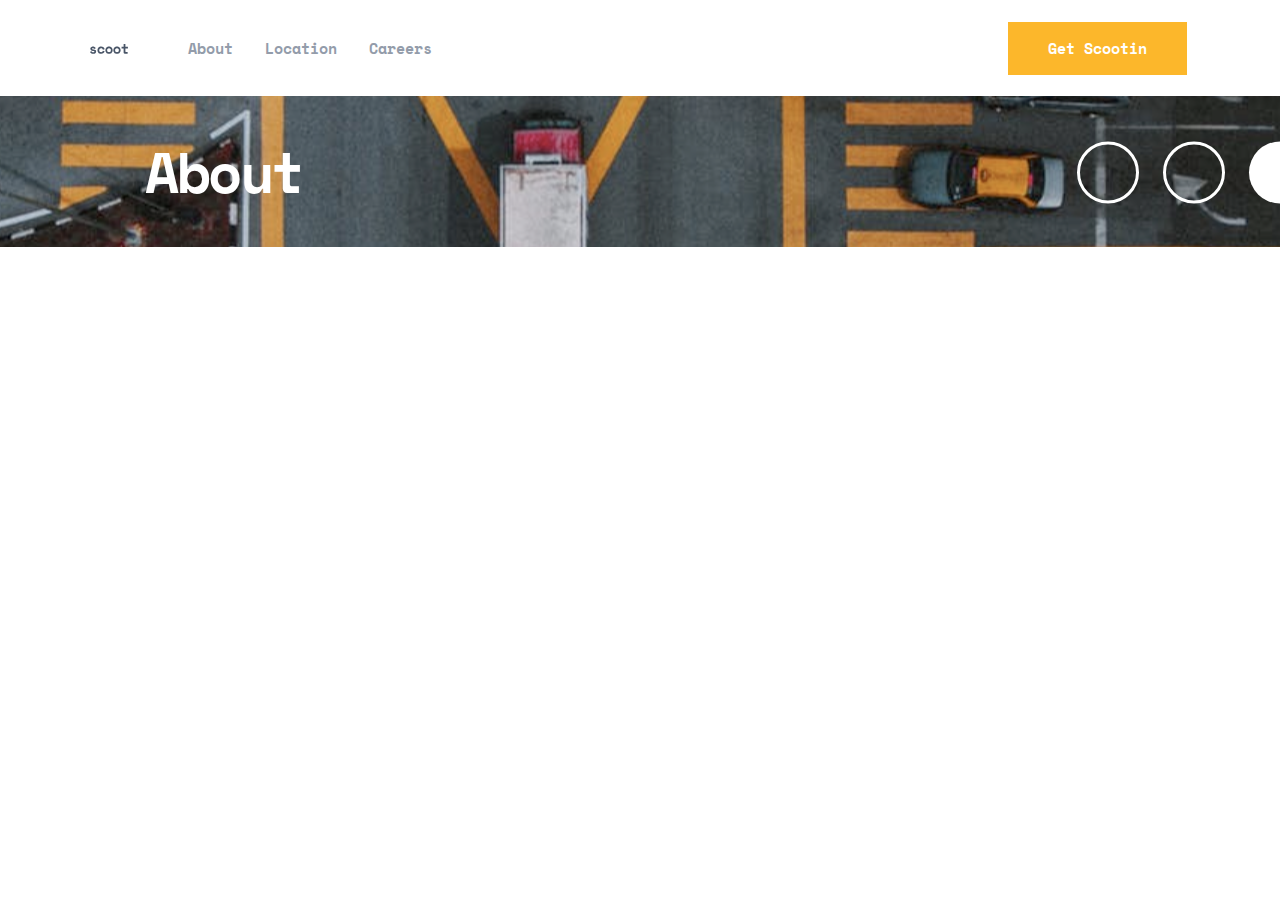
==== about.html @ 409a62e1 "Add half about page" ====
<!DOCTYPE html>
<html lang="en">
<head>
  <meta charset="UTF-8">
  <meta http-equiv="X-UA-Compatible" content="IE=edge">
  <meta name="viewport" content="width=device-width, initial-scale=1.0">
  <link rel="stylesheet" href="./css/main.min.css">
  <title>ABOUT</title>
</head>
<body>
  =================================================================

SITE HEADERS 

=================================================================-->
   <header class="site-header header--adaptive">
    <div class="container header-container">

      <a class="scoot-logo-link" href="index.html">
        <img class="scoot-logo" src="./images/scoot-logo.svg" alt="Scoot Logo" width="108" height="29">
      </a>


      <nav class="site-nav">
        <ul class="nav__list">
          <li class="navbar__item">
            <a class="navbar-link" href="#">
              About
            </a>
          </li>
          <li class="navbar__item">
            <a class="navbar-link" href="#">
              Location
            </a>
          </li>
          <li class="navbar__item">
            <a class="navbar-link" href="#">
              Careers
            </a>
          </li>
        </ul>
        <a class="header-right-get-scootin" href="#">Get Scootin</a>
      </nav>
    </div>

    <button class="hamburger-btn" type="button">
      <img class="hamburger" src="./images/mobile-header-logo.svg" alt="Mobile Hamburger image" width="20" height="16">
      <img class="hamburger hamburger-exit" src="./images/mobile-exit-logo.svg" alt="Mobile Hamburger image" width="20"
        height="16">
    </button>

  </header>

  <div class="about-hero">
    <div class="container about-hero__container">
      <div class="hero-content">
        <a class="about-h2-link" href="about.html"><h2 class="hero-h2">
          About
        </h2></a>
        <img  class="hero-circles" src="./images/about-three-circles.svg" alt="Three circles">
      </div>
    </div>
  </div>


</body>
</html>
---- css/main.min.css ----
*,*::before,*::after{box-sizing:border-box}.visually-hidden{position:absolute;width:1px;height:1px;margin:-1px;border:0;padding:0;clip:rect(0 0 0 0);overflow:hidden}body{font-family:"Arial","sans-serif";font-size:16px;line-height:1.5;margin:0;padding:0}.container{width:100%;max-width:1170px;padding:0 35px;margin:0 auto}img{max-width:100%;height:auto;vertical-align:middle}/*! normalize.css v8.0.1 | MIT License | github.com/necolas/normalize.css */html{line-height:1.15;-webkit-text-size-adjust:100%}body{margin:0}main{display:block}h1{font-size:2em;margin:.67em 0}hr{box-sizing:content-box;height:0;overflow:visible}pre{font-family:monospace,monospace;font-size:1em}a{background-color:transparent}abbr[title]{border-bottom:none;text-decoration:underline;-webkit-text-decoration:underline dotted;text-decoration:underline dotted}b,strong{font-weight:bolder}code,kbd,samp{font-family:monospace,monospace;font-size:1em}small{font-size:80%}sub,sup{font-size:75%;line-height:0;position:relative;vertical-align:baseline}sub{bottom:-0.25em}sup{top:-0.5em}img{border-style:none}button,input,optgroup,select,textarea{font-family:inherit;font-size:100%;line-height:1.15;margin:0}button,input{overflow:visible}button,select{text-transform:none}button,[type=button],[type=reset],[type=submit]{-webkit-appearance:button}button::-moz-focus-inner,[type=button]::-moz-focus-inner,[type=reset]::-moz-focus-inner,[type=submit]::-moz-focus-inner{border-style:none;padding:0}button:-moz-focusring,[type=button]:-moz-focusring,[type=reset]:-moz-focusring,[type=submit]:-moz-focusring{outline:1px dotted ButtonText}fieldset{padding:.35em .75em .625em}legend{box-sizing:border-box;color:inherit;display:table;max-width:100%;padding:0;white-space:normal}progress{vertical-align:baseline}textarea{overflow:auto}[type=checkbox],[type=radio]{box-sizing:border-box;padding:0}[type=number]::-webkit-inner-spin-button,[type=number]::-webkit-outer-spin-button{height:auto}[type=search]{-webkit-appearance:textfield;outline-offset:-2px}[type=search]::-webkit-search-decoration{-webkit-appearance:none}::-webkit-file-upload-button{-webkit-appearance:button;font:inherit}details{display:block}summary{display:list-item}template{display:none}[hidden]{display:none}@font-face{font-family:"Space Mono";font-style:normal;font-weight:400;src:local(""),url("../fonts/space-mono-v6-latin-regular.woff2") format("woff2"),url("../fonts/space-mono-v6-latin-regular.woff") format("woff")}@font-face{font-family:"Space Mono";font-style:normal;font-weight:700;src:local(""),url("../fonts/space-mono-v6-latin-700.woff2") format("woff2"),url("../fonts/space-mono-v6-latin-700.woff") format("woff")}@font-face{font-family:"Lexend Deca";font-style:normal;font-weight:400;src:local(""),url("../fonts/lexend-deca-v7-latin-regular.woff2") format("woff2"),url("../fonts/lexend-deca-v7-latin-regular.woff") format("woff")}.site-header{position:fixed;z-index:20;top:0;left:0;width:100%;background-color:#fff}.header-container{width:100%;max-width:1100px;height:100%;max-height:96px;align-items:center;padding:35px 0;display:flex}.scoot-logo-link{margin:0;padding:0;list-style-type:none;text-decoration:none}.scoot-logo{padding-right:60px}.site-nav{width:100%;display:flex;justify-content:space-between;align-items:center}.nav__list{margin:0;padding:0;list-style-type:none;text-decoration:none;display:flex}.navbar__item+.navbar__item{padding-left:32px}.navbar-link{margin:0;padding:0;list-style-type:none;text-decoration:none;height:25px;left:0%;right:81.53%;top:calc(50% - 25px/2);font-family:Space Mono;font-style:normal;font-weight:bold;font-size:15px;line-height:25px;color:#939caa}.navbar-link:hover{color:#fcb72b}.header-right-get-scootin{width:100%;max-width:185px;background-color:#fcb72b;padding:14px 39px;top:calc(50% - 25px/2);font-family:"Space Mono";font-style:normal;font-weight:bold;font-size:15px;line-height:25px;text-align:center;color:#fff;text-decoration:none;border:3px solid #fff}.header-right-get-scootin:hover{background-color:#fff;border-color:#fcb72b;color:#fcb72b}.hamburger-btn{display:none;background-color:transparent;border:none;cursor:pointer}.hamburger-btn .hamburger-exit{display:none}@media only screen and (max-width: 768px){.site-header{width:100%;max-width:768px;height:100%;max-height:96px}.header-container{width:100%;max-width:768px;height:100%;max-height:96px;display:flex;align-items:center;padding:35px 40px;justify-content:space-between}}@media only screen and (max-width: 603px){.hamburger-btn{display:block;order:-1;width:30px;height:20px;z-index:21;padding-left:10px}.site-nav{display:none;position:relative}.header--adaptive .site-nav{display:block;position:fixed;width:80%;height:100%}.site-header{width:100%;max-width:603px;height:100%;max-height:64px;display:flex;align-items:center;justify-content:space-between}.header-container{position:relative}.site-nav{position:absolute;top:0;bottom:0;z-index:10;display:none;width:256px;left:0px;top:96px;background-color:#333a44}.nav__list{flex-direction:column;text-align:center;width:89px;height:123px;left:32px;top:128px;padding-top:64px;padding-left:32px}.navbar__item{padding:0}.navbar__item:nth-child(1){padding-left:31px}.navbar__item+.navbar__item{padding-top:24px}.header-right-get-scootin{display:none}.header--adaptive .header-right-get-scootin{position:absolute;bottom:0;display:block;width:192px;height:53px;padding:auto;top:calc(50% - 25px/2);font-family:Space Mono;font-style:normal;font-weight:bold;font-size:15px;line-height:25px;text-align:center;color:#fff}.header--adaptive .hamburge-exit{display:block}.hamburger{display:none}.scoot-logo{align-items:center;padding:0 auto;order:1;z-index:21}}.hero{margin-top:96px}.hero-container{background-image:url(../../images/scooter-background.svg);background-repeat:no-repeat;padding:0;padding-bottom:100px;width:100%;max-width:1440px}.hero-h1{padding-top:50px;padding-left:180px;width:100%;max-width:700px;height:100%;max-height:112px;left:165px;top:249px;font-family:Space Mono;font-style:normal;font-weight:bold;font-size:56px;line-height:56px;letter-spacing:-2.5px;color:#fff}.hero-p{width:100%;max-width:405px;height:100%;max-height:100px;left:260px;top:401px;font-family:Lexend Deca;font-style:normal;font-weight:normal;font-size:15px;line-height:25px;color:#fff;padding-left:100px}.stick-word{display:flex;align-items:center;position:relative;padding-top:50px}.stick-word::before{display:inline-block;content:"";width:202.5px;height:15px;background-image:url(../images/hero-before-p.svg)}.stick-word::after{position:absolute;left:600px;top:105px;margin-left:100px;display:inline-block;content:"";width:450px;height:155px;background-image:url(../../images/hero-continuation-of-stick.svg);background-repeat:no-repeat}.hero-get-scootin{display:inline-block;margin-left:300px;margin-top:40px}@media only screen and (max-width: 1160px){.site-header{width:100%;max-width:1608px;height:100%;max-height:96px}.header-container{width:100%;max-width:1160px;height:100%;max-height:96px;display:flex;align-items:center;padding:35px 40px;justify-content:space-between}.hero{margin-top:96px}.hero-container{width:100%;max-width:1160px;height:100%;max-height:650px}.hero-h1{padding-top:100px;padding-left:50px;padding-bottom:50px;width:573px;height:112px;left:97px;top:233px;font-family:Space Mono;font-style:normal;font-weight:bold;font-size:56px;line-height:56px;text-align:center;letter-spacing:-2.5px;color:#fff}.stick-word .hero-p{padding:0 auto;width:573px;height:75px;left:97px;top:369px;font-family:Lexend Deca;font-style:normal;font-weight:normal;font-size:15px;line-height:25px;text-align:center;color:#fff}.stick-word::before{display:none;content:"";width:202.5px;height:15px;background-image:url(../images/hero-before-p.svg)}.stick-word::after{position:absolute;left:600px;top:57px;margin-left:100px;display:none;content:"";width:450px;height:155px;background-image:url(../../images/hero-continuation-of-stick.svg);background-repeat:no-repeat}.stick-word::before{position:absolute;left:-200px;top:205px;margin-left:100px;display:inline-block;content:"";width:450px;height:155px;background-image:url(../../images/hero-continuation-of-stick.svg);background-repeat:no-repeat}.hero-get-scootin{display:block;margin-left:250px;margin-top:50px}}@media only screen and (max-width: 768px){.site-header{width:100%;max-width:768px;height:100%;max-height:96px}.header-container{width:100%;max-width:768px;height:100%;max-height:96px;display:flex;align-items:center;padding:35px 40px;justify-content:space-between}.hero{margin-top:96px}.hero-container{width:100%;max-width:768px;height:100%;max-height:650px}.hero-h1{padding-top:100px;padding-left:50px;padding-bottom:50px;width:573px;height:112px;left:97px;top:233px;font-family:Space Mono;font-style:normal;font-weight:bold;font-size:56px;line-height:56px;text-align:center;letter-spacing:-2.5px;color:#fff}.stick-word .hero-p{padding:0 auto;width:573px;height:75px;left:97px;top:369px;font-family:Lexend Deca;font-style:normal;font-weight:normal;font-size:15px;line-height:25px;text-align:center;color:#fff}.stick-word::before{display:none;content:"";width:202.5px;height:15px;background-image:url(../images/hero-before-p.svg)}.stick-word::after{position:absolute;left:600px;top:57px;margin-left:100px;display:none;content:"";width:450px;height:155px;background-image:url(../../images/hero-continuation-of-stick.svg);background-repeat:no-repeat}.stick-word::before{position:absolute;left:-200px;top:205px;margin-left:100px;display:inline-block;content:"";width:450px;height:155px;background-image:url(../../images/hero-continuation-of-stick.svg);background-repeat:no-repeat}.hero-get-scootin{display:block;margin-left:250px;margin-top:50px}}.first-section-container{padding:40px 20px;position:relative}.first-section-list{margin:0;padding:0;list-style-type:none;text-decoration:none;display:flex;flex-wrap:wrap}.first-section-container::before{position:absolute;left:-50px;top:80px;display:block;content:"";width:900px;height:20px;background-color:#e5ecf4;display:flex;z-index:5}.first-section-list-item{display:block}.first-section-list-item+.first-section-list-item{padding-left:30px}.first-section-list-item-h3{width:350px;height:28px;left:165px;top:1042px;font-family:Space Mono;font-style:normal;font-weight:bold;font-size:24px;line-height:28px;letter-spacing:-1.07143px;color:#495567}.cellphone-logo::before{display:block;content:"";width:100px;height:100px;background-color:#fcb72b;border-radius:50%;background-image:url(../images/cellphone.svg);background-repeat:no-repeat;background-position:center;display:flex;z-index:8}.Pick-your-scooter::before{display:block;content:"";width:100px;height:100px;background-color:#fcb72b;border-radius:50%;background-image:url(../images/scooter-moto.svg);background-repeat:no-repeat;background-position:center;display:flex;z-index:8}.Enjoy-the-ride::before{display:block;content:"";width:100px;height:100px;background-color:#fcb72b;border-radius:50%;background-image:url(../../images/enjoy-the-ride.svg);background-repeat:no-repeat;background-position:center;display:flex;z-index:8}.first-section-list-item-p{width:350px;height:100px;left:165px;top:1097px;font-family:Lexend Deca;font-style:normal;font-weight:normal;font-size:15px;line-height:25px;color:#939caa}.second-section{position:relative}.second-section__container{overflow:hidden}.second-section__list{margin:0;padding:0;list-style-type:none;text-decoration:none}.second-section__list-item{display:flex;margin-top:160px}.second-section__list-item:nth-child(2n+1)::before{order:1}.second-section__words{margin:0 auto}.person-img::before{display:inline-block;content:"";width:450px;height:450px;border-radius:50%;background-image:url(../../images/second-section-person.svg);background-repeat:no-repeat}.street-img::before{display:inline-block;content:"";width:450px;height:450px;border-radius:50%;background-image:url(../../images/second-section-street.svg);background-repeat:no-repeat}.pocket-img::before{display:inline-block;content:"";width:450px;height:450px;border-radius:50%;background-image:url(../../images/second-section-pocket.svg);background-repeat:no-repeat}.second-section__h2{width:445px;height:96px;left:165px;top:1463px;font-family:Space Mono;font-style:normal;font-weight:bold;font-size:48px;line-height:48px;letter-spacing:-2.14286px;color:#495567}.second-section__p{width:445px;height:100px;left:830px;top:2188px;font-family:Lexend Deca;font-style:normal;font-weight:normal;font-size:15px;line-height:25px;color:#939caa}.second-section__get-scootin{margin:0}.sign-up{margin-top:200px;background-image:url(../images/sign-up-background.svg);background-repeat:no-repeat;background-size:1440px 300px}.sign-up__container{width:100%;max-width:1440px;height:100%;max-height:300px}.sign-up-content{display:flex;justify-content:space-between;align-items:center;padding:80px}.sign-up__h2{width:415px;height:96px;font-family:Space Mono;font-style:normal;font-weight:bold;font-size:48px;line-height:48px;letter-spacing:-2.14286px;color:#fff;margin-right:20px}.googleplay-img{padding-left:20px}.site-footer{width:100%;max-width:1440px;height:100%;max-height:96px;background:#333a44}.footer__content{padding:35px;display:flex;justify-content:space-between}.footer__nav-bar{padding:0;margin:0;display:flex;align-items:center}.footer-img{width:110px;height:30px;padding-right:50px}.footer__nav-list{margin:0;padding:0;list-style-type:none;text-decoration:none;display:flex}.footer__navbar-item+.footer__navbar-item{padding-left:32px}.footer__navbar-link{height:25px;left:31.33%;right:38.96%;top:calc(50% - 25px/2);font-family:Space Mono;font-style:normal;font-weight:bold;font-size:15px;line-height:25px;color:#939caa;margin:0;padding:0;list-style-type:none;text-decoration:none}.twitter-img{padding:0 20px}.about-hero{background-image:url(../../images/about-hero-background.svg);background-repeat:no-repeat;background-size:1440px 200px}.about-hero__container{padding-right:0;margin-right:0}.hero-content{padding-top:50px;display:flex;text-align:center;justify-content:space-between}.about-h2-link{margin:0;padding:0;list-style-type:none;text-decoration:none}.hero-h2{height:56px;left:11.46%;right:77.29%;top:calc(50% - 56px/2);font-family:Space Mono;font-style:normal;font-weight:bold;font-size:56px;line-height:56px;letter-spacing:-2.5px;color:#fff}/*# sourceMappingURL=main.min.css.map */
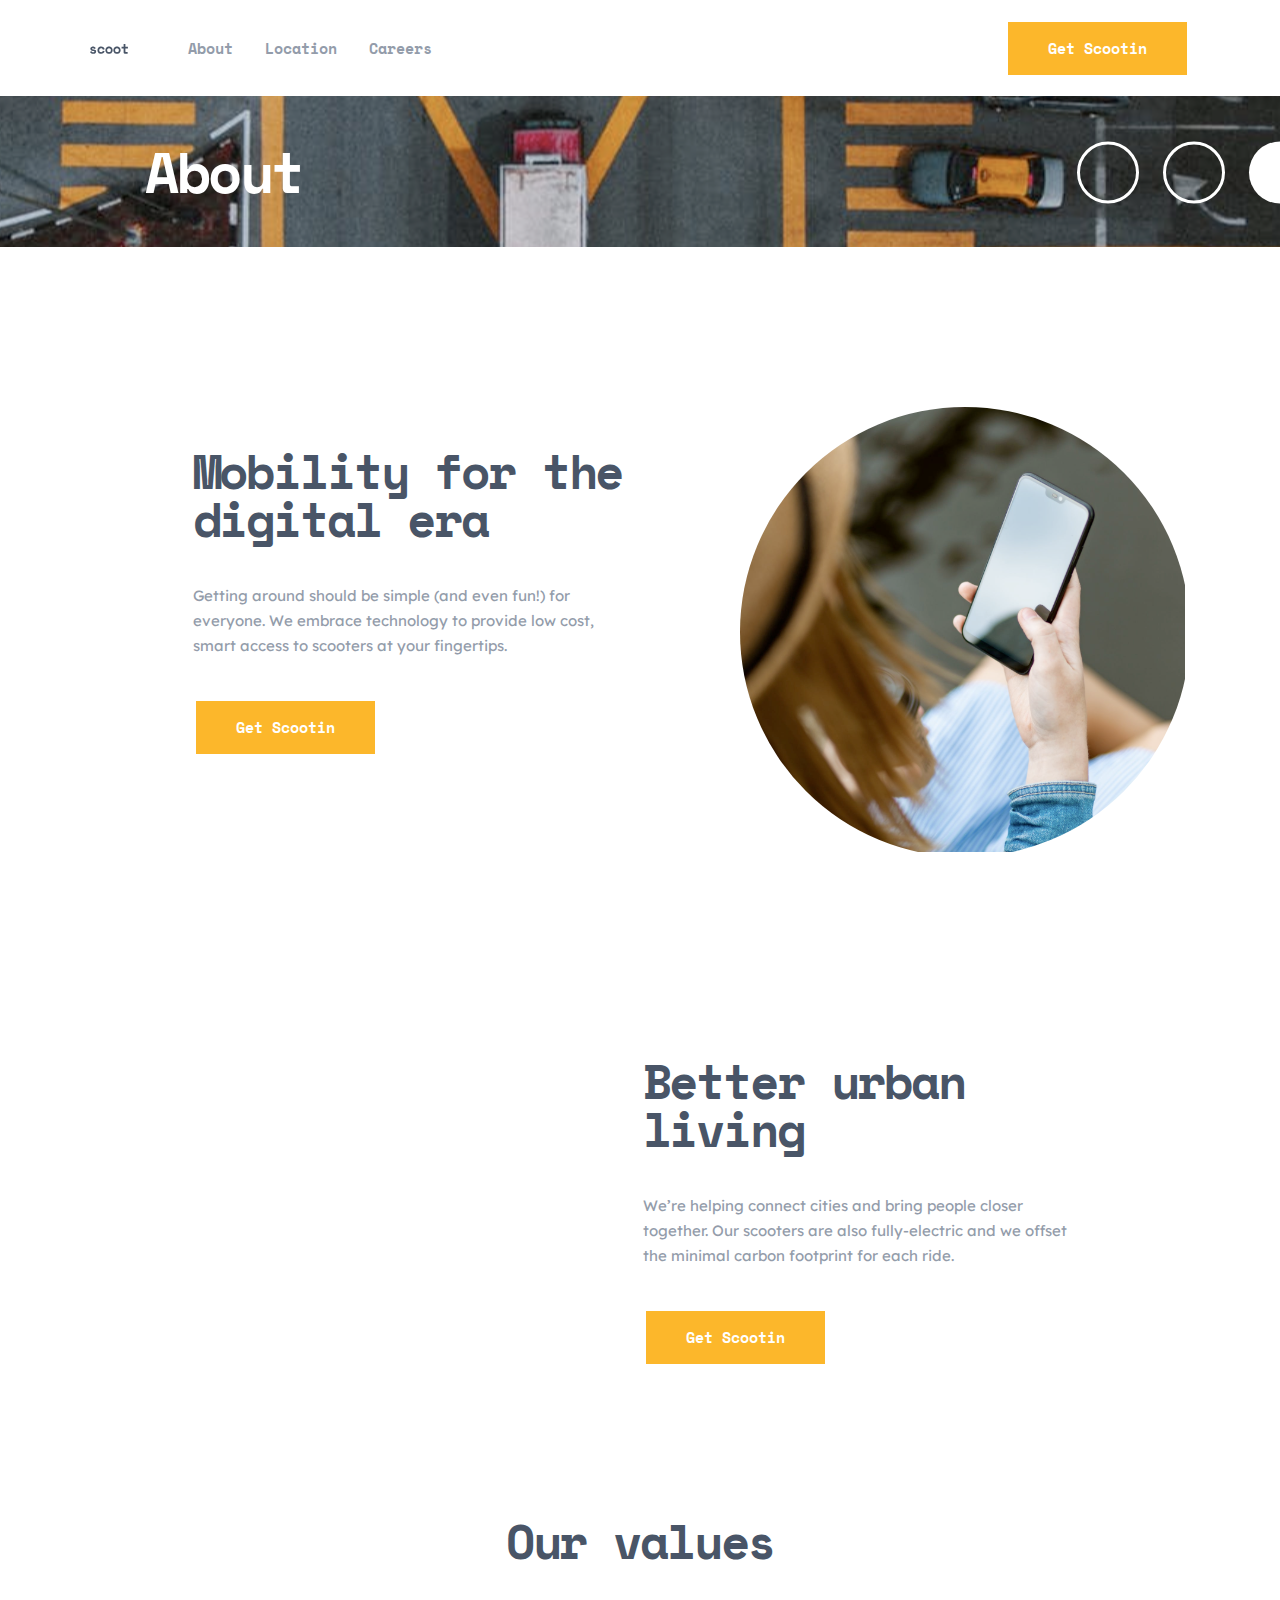
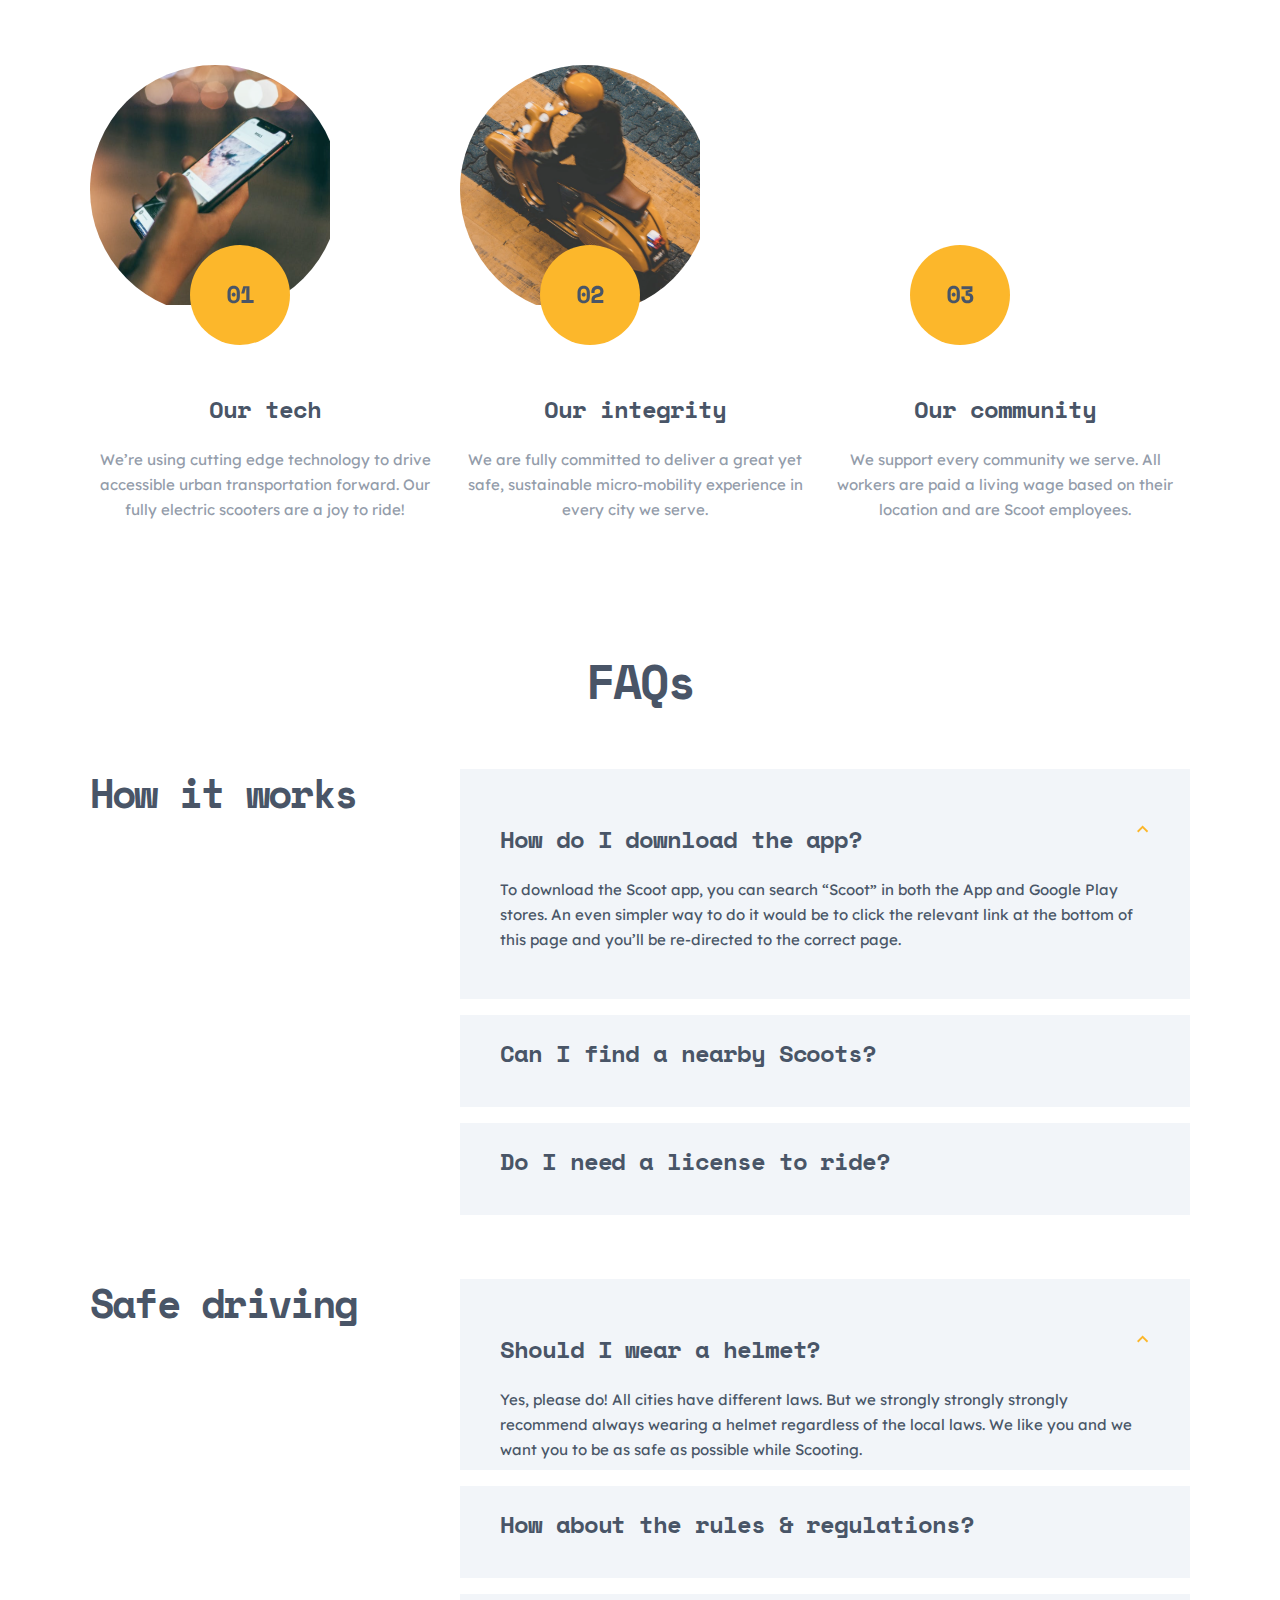
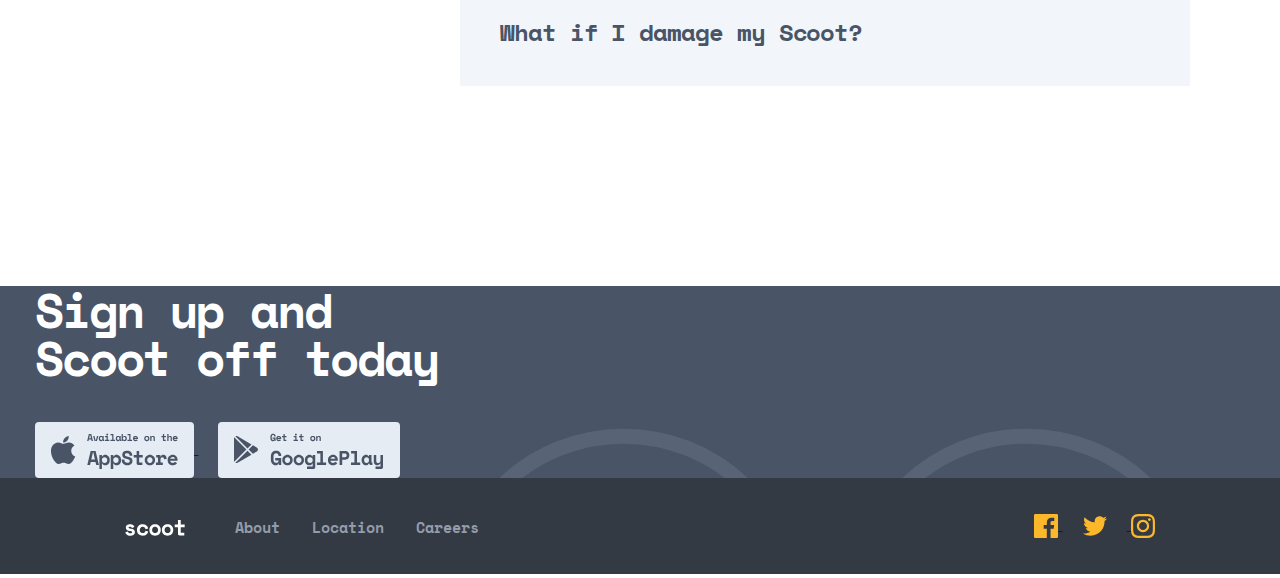
==== commit 845e86cb: "Made two pages" ====
--- a/about.html
+++ b/about.html
@@ -1,5 +1,6 @@
 <!DOCTYPE html>
 <html lang="en">
+
 <head>
   <meta charset="UTF-8">
   <meta http-equiv="X-UA-Compatible" content="IE=edge">
@@ -7,14 +8,15 @@
   <link rel="stylesheet" href="./css/main.min.css">
   <title>ABOUT</title>
 </head>
+
 <body>
   =================================================================
 
-SITE HEADERS 
-
-=================================================================-->
-   <header class="site-header header--adaptive">
-    <div class="container header-container">
+  SITE HEADERS
+
+  =================================================================-->
+  <header class="site-header header--adaptive">
+    <div class="container header__container">
 
       <a class="scoot-logo-link" href="index.html">
         <img class="scoot-logo" src="./images/scoot-logo.svg" alt="Scoot Logo" width="108" height="29">
@@ -24,22 +26,22 @@
       <nav class="site-nav">
         <ul class="nav__list">
           <li class="navbar__item">
-            <a class="navbar-link" href="#">
+            <a class="navbar-link" href="about.html">
               About
             </a>
           </li>
           <li class="navbar__item">
-            <a class="navbar-link" href="#">
+            <a class="navbar-link" href="index.html">
               Location
             </a>
           </li>
           <li class="navbar__item">
-            <a class="navbar-link" href="#">
+            <a class="navbar-link" href="index.html">
               Careers
             </a>
           </li>
         </ul>
-        <a class="header-right-get-scootin" href="#">Get Scootin</a>
+        <a class="header-right-get-scootin" href="index.html">Get Scootin</a>
       </nav>
     </div>
 
@@ -51,17 +53,230 @@
 
   </header>
 
-  <div class="about-hero">
-    <div class="container about-hero__container">
-      <div class="hero-content">
-        <a class="about-h2-link" href="about.html"><h2 class="hero-h2">
-          About
-        </h2></a>
-        <img  class="hero-circles" src="./images/about-three-circles.svg" alt="Three circles">
-      </div>
-    </div>
-  </div>
+
+  <!-- =================================================================
+
+SITE MAIN
+
+=================================================================-->
+
+  <main class="about-main">
+    <div class="about-hero">
+      <div class="container about-hero__container">
+        <div class="hero-content">
+          <a class="about-h2-link" href="about.html">
+            <h2 class="hero-h2">
+              About
+            </h2>
+          </a>
+          <img class="hero-circles" src="./images/about-three-circles.svg" alt="Three circles">
+        </div>
+      </div>
+    </div>
+    <div class="second-section">
+      <div class="container second-section__container">
+        <ol class="second-section__list">
+          <li class="second-section__list-item person-img">
+            <div class="second-section__words">
+              <h2 class="second-section__h2">
+                Mobility for the digital era
+              </h2>
+              <p class="second-section__p">
+                Getting around should be simple (and even fun!) for everyone. We embrace technology to provide low cost,
+                smart access to scooters at your fingertips.
+              </p>
+              <a class="header-right-get-scootin hero-get-scootin second-section__get-scootin" href="#">Get Scootin</a>
+            </div>
+          </li>
+          <li class="second-section__list-item street-img">
+            <div class="second-section__words">
+              <h2 class="second-section__h2">
+                Better urban living
+              </h2>
+              <p class="second-section__p">
+                We’re helping connect cities and bring people closer together. Our scooters are also fully-electric and
+                we offset the minimal carbon footprint for each ride.
+              </p>
+              <a class="header-right-get-scootin hero-get-scootin second-section__get-scootin" href="#">Get Scootin</a>
+            </div>
+          </li>
+        </ol>
+      </div>
+    </div>
+
+    <div class="our-values">
+      <div class="container our-values__container">
+        <h2 class="our-values__h2">
+          Our values
+        </h2>
+        <ul class="values__list">
+          <li class="values__list-item psedo-one">
+            <h3 class="values-list__h3">
+              Our tech
+            </h3>
+            <p class="values-list__p">
+              We’re using cutting edge technology to drive accessible urban transportation forward. Our fully
+              electric scooters are a joy to ride!
+            </p>
+          </li>
+          <li class="values__list-item psedo-two">
+            <h3 class="values-list__h3">
+              Our integrity
+            </h3>
+            <p class="values-list__p">
+              We are fully committed to deliver a great yet safe, sustainable micro-mobility experience in every
+              city we serve.
+            </p>
+          </li>
+          <li class="values__list-item psedo-three">
+            <h3 class="values-list__h3">
+              Our community
+            </h3>
+            <p class="values-list__p">
+              We support every community we serve. All workers are paid a living wage based on their location and
+              are Scoot employees.
+            </p>
+          </li>
+        </ul>
+      </div>
+    </div>
+    <div class="faqs-section">
+      <div class="container faqs__container">
+        <h2 class="faqs-h2">
+          FAQs
+        </h2>
+        <div class="faqs-top">
+          <h3 class="faqs-top__h3">
+            How it works
+          </h3>
+          <div class="faqs-top__text">
+            <div class="how-download">
+              <h3 class="how-download__h3">
+                How do I download the app? <img class="top-directed-img" src="./images/top-directed-logo.svg" alt="Top Directed Img" width="16" height="8">
+              </h3>
+              <p class="how-download__p">
+                To download the Scoot app, you can search “Scoot” in both the App and Google Play stores. An even
+                simpler way to do it would be to click the relevant link at the bottom of this page and you’ll be
+                re-directed to the correct page.
+              </p>
+            </div>
+            <div class="how-find">
+              <h3 class="how-find__h3">
+                Can I find a nearby Scoots?
+              </h3>
+            </div>
+            <div class="how-need">
+              <h3 class="how-need__h3">
+                Do I need a license to ride?
+              </h3>
+            </div>
+          </div>
+        </div>
+        <div class="faqs-bottom">
+          <h3 class="faqs-bottom__h3">
+            Safe driving
+          </h3>
+          <div class="faqs-bottom__text">
+            <div class="how-wear">
+              <h3 class="how-wear__h3">
+                Should I wear a helmet? <img class="top-directed-img" src="./images/top-directed-logo.svg" alt="Top Directed Img" width="16" height="8">
+              </h3>
+              <p class="how-wear__p">
+                Yes, please do! All cities have different laws. But we strongly strongly strongly recommend always
+                wearing a helmet regardless of the local laws. We like you and we want you to be as safe as possible
+                while Scooting.
+              </p>
+            </div>
+            <div class="how-about">
+              <h3 class="how-about__h3">
+                How about the rules & regulations?
+              </h3>
+            </div>
+            <div class="how-if">
+              <h3 class="how-if__h3">
+                What if I damage my Scoot?
+              </h3>
+            </div>
+          </div>
+        </div>
+      </div>
+    </div>
+
+
+
+
+    <div class="sign-up about-sign-up">
+      <div class="container sign-up__container">
+        <div class="sign-up-content">
+          <h2 class="sign-up__h2">
+            Sign up and Scoot off today
+          </h2>
+
+          <div class="sign-up-logos">
+            <a class="appstore-link" href="#">
+              <img class="appstoore-img" src="./images/appstore-logo.svg" alt="appstoore logo img">
+            </a>
+            <a class="google-play-link" href="#">
+              <img class="googleplay-img" src="./images/google-play-logo.svg  " alt="appstoore logo img">
+            </a>
+          </div>
+        </div>
+
+      </div>
+    </div>
+  </main>
+
+
+
+  <!-- =================================================================
+
+SITE FOOTER 
+
+=================================================================-->
+
+  <footer class="site-footer">
+    <div class="container footer__container">
+      <div class="footer__content">
+        <nav class="footer__nav-bar">
+          <a class="footer-scoot-word-link" href="index.html"><img class="footer-img"
+              src="./images/scoot-word-white.svg" alt="scoot white word" width="110" height="30"></a>
+          <ul class="footer__nav-list">
+            <li class="footer__navbar-item">
+              <a class="footer__navbar-link" href="about.html">
+                About
+              </a>
+            </li>
+            <li class="footer__navbar-item">
+              <a class="footer__navbar-link" href="index.html">
+                Location
+              </a>
+            </li>
+            <li class="footer__navbar-item">
+              <a class="footer__navbar-link" href="index.html">
+                Careers
+              </a>
+            </li>
+          </ul>
+        </nav>
+        <div class="footer-right">
+          <a class="facebook-link" href="#">
+            <img class="facebook-img" src="./images/facebook-logo.svg" alt="Facebook logo">
+          </a>
+          <a class="twitter-link" href="#">
+            <img class="twitter-img" src="./images/twitter-logo.svg" alt="Twitter logo">
+          </a>
+          <a class="instagram-link" href="#">
+            <img class="instagram-img" src="./images/instagram-logo.svg " alt="Instagram logo">
+          </a>
+        </div>
+
+      </div>
+
+    </div>
+  </footer>
+
 
 
 </body>
+
 </html>--- a/css/main.min.css
+++ b/css/main.min.css
@@ -1 +1 @@
-*,*::before,*::after{box-sizing:border-box}.visually-hidden{position:absolute;width:1px;height:1px;margin:-1px;border:0;padding:0;clip:rect(0 0 0 0);overflow:hidden}body{font-family:"Arial","sans-serif";font-size:16px;line-height:1.5;margin:0;padding:0}.container{width:100%;max-width:1170px;padding:0 35px;margin:0 auto}img{max-width:100%;height:auto;vertical-align:middle}/*! normalize.css v8.0.1 | MIT License | github.com/necolas/normalize.css */html{line-height:1.15;-webkit-text-size-adjust:100%}body{margin:0}main{display:block}h1{font-size:2em;margin:.67em 0}hr{box-sizing:content-box;height:0;overflow:visible}pre{font-family:monospace,monospace;font-size:1em}a{background-color:transparent}abbr[title]{border-bottom:none;text-decoration:underline;-webkit-text-decoration:underline dotted;text-decoration:underline dotted}b,strong{font-weight:bolder}code,kbd,samp{font-family:monospace,monospace;font-size:1em}small{font-size:80%}sub,sup{font-size:75%;line-height:0;position:relative;vertical-align:baseline}sub{bottom:-0.25em}sup{top:-0.5em}img{border-style:none}button,input,optgroup,select,textarea{font-family:inherit;font-size:100%;line-height:1.15;margin:0}button,input{overflow:visible}button,select{text-transform:none}button,[type=button],[type=reset],[type=submit]{-webkit-appearance:button}button::-moz-focus-inner,[type=button]::-moz-focus-inner,[type=reset]::-moz-focus-inner,[type=submit]::-moz-focus-inner{border-style:none;padding:0}button:-moz-focusring,[type=button]:-moz-focusring,[type=reset]:-moz-focusring,[type=submit]:-moz-focusring{outline:1px dotted ButtonText}fieldset{padding:.35em .75em .625em}legend{box-sizing:border-box;color:inherit;display:table;max-width:100%;padding:0;white-space:normal}progress{vertical-align:baseline}textarea{overflow:auto}[type=checkbox],[type=radio]{box-sizing:border-box;padding:0}[type=number]::-webkit-inner-spin-button,[type=number]::-webkit-outer-spin-button{height:auto}[type=search]{-webkit-appearance:textfield;outline-offset:-2px}[type=search]::-webkit-search-decoration{-webkit-appearance:none}::-webkit-file-upload-button{-webkit-appearance:button;font:inherit}details{display:block}summary{display:list-item}template{display:none}[hidden]{display:none}@font-face{font-family:"Space Mono";font-style:normal;font-weight:400;src:local(""),url("../fonts/space-mono-v6-latin-regular.woff2") format("woff2"),url("../fonts/space-mono-v6-latin-regular.woff") format("woff")}@font-face{font-family:"Space Mono";font-style:normal;font-weight:700;src:local(""),url("../fonts/space-mono-v6-latin-700.woff2") format("woff2"),url("../fonts/space-mono-v6-latin-700.woff") format("woff")}@font-face{font-family:"Lexend Deca";font-style:normal;font-weight:400;src:local(""),url("../fonts/lexend-deca-v7-latin-regular.woff2") format("woff2"),url("../fonts/lexend-deca-v7-latin-regular.woff") format("woff")}.site-header{position:fixed;z-index:20;top:0;left:0;width:100%;background-color:#fff}.header-container{width:100%;max-width:1100px;height:100%;max-height:96px;align-items:center;padding:35px 0;display:flex}.scoot-logo-link{margin:0;padding:0;list-style-type:none;text-decoration:none}.scoot-logo{padding-right:60px}.site-nav{width:100%;display:flex;justify-content:space-between;align-items:center}.nav__list{margin:0;padding:0;list-style-type:none;text-decoration:none;display:flex}.navbar__item+.navbar__item{padding-left:32px}.navbar-link{margin:0;padding:0;list-style-type:none;text-decoration:none;height:25px;left:0%;right:81.53%;top:calc(50% - 25px/2);font-family:Space Mono;font-style:normal;font-weight:bold;font-size:15px;line-height:25px;color:#939caa}.navbar-link:hover{color:#fcb72b}.header-right-get-scootin{width:100%;max-width:185px;background-color:#fcb72b;padding:14px 39px;top:calc(50% - 25px/2);font-family:"Space Mono";font-style:normal;font-weight:bold;font-size:15px;line-height:25px;text-align:center;color:#fff;text-decoration:none;border:3px solid #fff}.header-right-get-scootin:hover{background-color:#fff;border-color:#fcb72b;color:#fcb72b}.hamburger-btn{display:none;background-color:transparent;border:none;cursor:pointer}.hamburger-btn .hamburger-exit{display:none}@media only screen and (max-width: 768px){.site-header{width:100%;max-width:768px;height:100%;max-height:96px}.header-container{width:100%;max-width:768px;height:100%;max-height:96px;display:flex;align-items:center;padding:35px 40px;justify-content:space-between}}@media only screen and (max-width: 603px){.hamburger-btn{display:block;order:-1;width:30px;height:20px;z-index:21;padding-left:10px}.site-nav{display:none;position:relative}.header--adaptive .site-nav{display:block;position:fixed;width:80%;height:100%}.site-header{width:100%;max-width:603px;height:100%;max-height:64px;display:flex;align-items:center;justify-content:space-between}.header-container{position:relative}.site-nav{position:absolute;top:0;bottom:0;z-index:10;display:none;width:256px;left:0px;top:96px;background-color:#333a44}.nav__list{flex-direction:column;text-align:center;width:89px;height:123px;left:32px;top:128px;padding-top:64px;padding-left:32px}.navbar__item{padding:0}.navbar__item:nth-child(1){padding-left:31px}.navbar__item+.navbar__item{padding-top:24px}.header-right-get-scootin{display:none}.header--adaptive .header-right-get-scootin{position:absolute;bottom:0;display:block;width:192px;height:53px;padding:auto;top:calc(50% - 25px/2);font-family:Space Mono;font-style:normal;font-weight:bold;font-size:15px;line-height:25px;text-align:center;color:#fff}.header--adaptive .hamburge-exit{display:block}.hamburger{display:none}.scoot-logo{align-items:center;padding:0 auto;order:1;z-index:21}}.hero{margin-top:96px}.hero-container{background-image:url(../../images/scooter-background.svg);background-repeat:no-repeat;padding:0;padding-bottom:100px;width:100%;max-width:1440px}.hero-h1{padding-top:50px;padding-left:180px;width:100%;max-width:700px;height:100%;max-height:112px;left:165px;top:249px;font-family:Space Mono;font-style:normal;font-weight:bold;font-size:56px;line-height:56px;letter-spacing:-2.5px;color:#fff}.hero-p{width:100%;max-width:405px;height:100%;max-height:100px;left:260px;top:401px;font-family:Lexend Deca;font-style:normal;font-weight:normal;font-size:15px;line-height:25px;color:#fff;padding-left:100px}.stick-word{display:flex;align-items:center;position:relative;padding-top:50px}.stick-word::before{display:inline-block;content:"";width:202.5px;height:15px;background-image:url(../images/hero-before-p.svg)}.stick-word::after{position:absolute;left:600px;top:105px;margin-left:100px;display:inline-block;content:"";width:450px;height:155px;background-image:url(../../images/hero-continuation-of-stick.svg);background-repeat:no-repeat}.hero-get-scootin{display:inline-block;margin-left:300px;margin-top:40px}@media only screen and (max-width: 1160px){.site-header{width:100%;max-width:1608px;height:100%;max-height:96px}.header-container{width:100%;max-width:1160px;height:100%;max-height:96px;display:flex;align-items:center;padding:35px 40px;justify-content:space-between}.hero{margin-top:96px}.hero-container{width:100%;max-width:1160px;height:100%;max-height:650px}.hero-h1{padding-top:100px;padding-left:50px;padding-bottom:50px;width:573px;height:112px;left:97px;top:233px;font-family:Space Mono;font-style:normal;font-weight:bold;font-size:56px;line-height:56px;text-align:center;letter-spacing:-2.5px;color:#fff}.stick-word .hero-p{padding:0 auto;width:573px;height:75px;left:97px;top:369px;font-family:Lexend Deca;font-style:normal;font-weight:normal;font-size:15px;line-height:25px;text-align:center;color:#fff}.stick-word::before{display:none;content:"";width:202.5px;height:15px;background-image:url(../images/hero-before-p.svg)}.stick-word::after{position:absolute;left:600px;top:57px;margin-left:100px;display:none;content:"";width:450px;height:155px;background-image:url(../../images/hero-continuation-of-stick.svg);background-repeat:no-repeat}.stick-word::before{position:absolute;left:-200px;top:205px;margin-left:100px;display:inline-block;content:"";width:450px;height:155px;background-image:url(../../images/hero-continuation-of-stick.svg);background-repeat:no-repeat}.hero-get-scootin{display:block;margin-left:250px;margin-top:50px}}@media only screen and (max-width: 768px){.site-header{width:100%;max-width:768px;height:100%;max-height:96px}.header-container{width:100%;max-width:768px;height:100%;max-height:96px;display:flex;align-items:center;padding:35px 40px;justify-content:space-between}.hero{margin-top:96px}.hero-container{width:100%;max-width:768px;height:100%;max-height:650px}.hero-h1{padding-top:100px;padding-left:50px;padding-bottom:50px;width:573px;height:112px;left:97px;top:233px;font-family:Space Mono;font-style:normal;font-weight:bold;font-size:56px;line-height:56px;text-align:center;letter-spacing:-2.5px;color:#fff}.stick-word .hero-p{padding:0 auto;width:573px;height:75px;left:97px;top:369px;font-family:Lexend Deca;font-style:normal;font-weight:normal;font-size:15px;line-height:25px;text-align:center;color:#fff}.stick-word::before{display:none;content:"";width:202.5px;height:15px;background-image:url(../images/hero-before-p.svg)}.stick-word::after{position:absolute;left:600px;top:57px;margin-left:100px;display:none;content:"";width:450px;height:155px;background-image:url(../../images/hero-continuation-of-stick.svg);background-repeat:no-repeat}.stick-word::before{position:absolute;left:-200px;top:205px;margin-left:100px;display:inline-block;content:"";width:450px;height:155px;background-image:url(../../images/hero-continuation-of-stick.svg);background-repeat:no-repeat}.hero-get-scootin{display:block;margin-left:250px;margin-top:50px}}.first-section-container{padding:40px 20px;position:relative}.first-section-list{margin:0;padding:0;list-style-type:none;text-decoration:none;display:flex;flex-wrap:wrap}.first-section-container::before{position:absolute;left:-50px;top:80px;display:block;content:"";width:900px;height:20px;background-color:#e5ecf4;display:flex;z-index:5}.first-section-list-item{display:block}.first-section-list-item+.first-section-list-item{padding-left:30px}.first-section-list-item-h3{width:350px;height:28px;left:165px;top:1042px;font-family:Space Mono;font-style:normal;font-weight:bold;font-size:24px;line-height:28px;letter-spacing:-1.07143px;color:#495567}.cellphone-logo::before{display:block;content:"";width:100px;height:100px;background-color:#fcb72b;border-radius:50%;background-image:url(../images/cellphone.svg);background-repeat:no-repeat;background-position:center;display:flex;z-index:8}.Pick-your-scooter::before{display:block;content:"";width:100px;height:100px;background-color:#fcb72b;border-radius:50%;background-image:url(../images/scooter-moto.svg);background-repeat:no-repeat;background-position:center;display:flex;z-index:8}.Enjoy-the-ride::before{display:block;content:"";width:100px;height:100px;background-color:#fcb72b;border-radius:50%;background-image:url(../../images/enjoy-the-ride.svg);background-repeat:no-repeat;background-position:center;display:flex;z-index:8}.first-section-list-item-p{width:350px;height:100px;left:165px;top:1097px;font-family:Lexend Deca;font-style:normal;font-weight:normal;font-size:15px;line-height:25px;color:#939caa}.second-section{position:relative}.second-section__container{overflow:hidden}.second-section__list{margin:0;padding:0;list-style-type:none;text-decoration:none}.second-section__list-item{display:flex;margin-top:160px}.second-section__list-item:nth-child(2n+1)::before{order:1}.second-section__words{margin:0 auto}.person-img::before{display:inline-block;content:"";width:450px;height:450px;border-radius:50%;background-image:url(../../images/second-section-person.svg);background-repeat:no-repeat}.street-img::before{display:inline-block;content:"";width:450px;height:450px;border-radius:50%;background-image:url(../../images/second-section-street.svg);background-repeat:no-repeat}.pocket-img::before{display:inline-block;content:"";width:450px;height:450px;border-radius:50%;background-image:url(../../images/second-section-pocket.svg);background-repeat:no-repeat}.second-section__h2{width:445px;height:96px;left:165px;top:1463px;font-family:Space Mono;font-style:normal;font-weight:bold;font-size:48px;line-height:48px;letter-spacing:-2.14286px;color:#495567}.second-section__p{width:445px;height:100px;left:830px;top:2188px;font-family:Lexend Deca;font-style:normal;font-weight:normal;font-size:15px;line-height:25px;color:#939caa}.second-section__get-scootin{margin:0}.sign-up{margin-top:200px;background-image:url(../images/sign-up-background.svg);background-repeat:no-repeat;background-size:1440px 300px}.sign-up__container{width:100%;max-width:1440px;height:100%;max-height:300px}.sign-up-content{display:flex;justify-content:space-between;align-items:center;padding:80px}.sign-up__h2{width:415px;height:96px;font-family:Space Mono;font-style:normal;font-weight:bold;font-size:48px;line-height:48px;letter-spacing:-2.14286px;color:#fff;margin-right:20px}.googleplay-img{padding-left:20px}.site-footer{width:100%;max-width:1440px;height:100%;max-height:96px;background:#333a44}.footer__content{padding:35px;display:flex;justify-content:space-between}.footer__nav-bar{padding:0;margin:0;display:flex;align-items:center}.footer-img{width:110px;height:30px;padding-right:50px}.footer__nav-list{margin:0;padding:0;list-style-type:none;text-decoration:none;display:flex}.footer__navbar-item+.footer__navbar-item{padding-left:32px}.footer__navbar-link{height:25px;left:31.33%;right:38.96%;top:calc(50% - 25px/2);font-family:Space Mono;font-style:normal;font-weight:bold;font-size:15px;line-height:25px;color:#939caa;margin:0;padding:0;list-style-type:none;text-decoration:none}.twitter-img{padding:0 20px}.about-hero{background-image:url(../../images/about-hero-background.svg);background-repeat:no-repeat;background-size:1440px 200px}.about-hero__container{padding-right:0;margin-right:0}.hero-content{padding-top:50px;display:flex;text-align:center;justify-content:space-between}.about-h2-link{margin:0;padding:0;list-style-type:none;text-decoration:none}.hero-h2{height:56px;left:11.46%;right:77.29%;top:calc(50% - 56px/2);font-family:Space Mono;font-style:normal;font-weight:bold;font-size:56px;line-height:56px;letter-spacing:-2.5px;color:#fff}/*# sourceMappingURL=main.min.css.map */+*,*::before,*::after{box-sizing:border-box}.visually-hidden{position:absolute;width:1px;height:1px;margin:-1px;border:0;padding:0;clip:rect(0 0 0 0);overflow:hidden}body{font-family:"Arial","sans-serif";font-size:16px;line-height:1.5;margin:0;padding:0}.container{width:100%;max-width:1170px;padding:0 35px;margin:0 auto}img{max-width:100%;height:auto;vertical-align:middle}/*! normalize.css v8.0.1 | MIT License | github.com/necolas/normalize.css */html{line-height:1.15;-webkit-text-size-adjust:100%}body{margin:0}main{display:block}h1{font-size:2em;margin:.67em 0}hr{box-sizing:content-box;height:0;overflow:visible}pre{font-family:monospace,monospace;font-size:1em}a{background-color:transparent}abbr[title]{border-bottom:none;text-decoration:underline;-webkit-text-decoration:underline dotted;text-decoration:underline dotted}b,strong{font-weight:bolder}code,kbd,samp{font-family:monospace,monospace;font-size:1em}small{font-size:80%}sub,sup{font-size:75%;line-height:0;position:relative;vertical-align:baseline}sub{bottom:-0.25em}sup{top:-0.5em}img{border-style:none}button,input,optgroup,select,textarea{font-family:inherit;font-size:100%;line-height:1.15;margin:0}button,input{overflow:visible}button,select{text-transform:none}button,[type=button],[type=reset],[type=submit]{-webkit-appearance:button}button::-moz-focus-inner,[type=button]::-moz-focus-inner,[type=reset]::-moz-focus-inner,[type=submit]::-moz-focus-inner{border-style:none;padding:0}button:-moz-focusring,[type=button]:-moz-focusring,[type=reset]:-moz-focusring,[type=submit]:-moz-focusring{outline:1px dotted ButtonText}fieldset{padding:.35em .75em .625em}legend{box-sizing:border-box;color:inherit;display:table;max-width:100%;padding:0;white-space:normal}progress{vertical-align:baseline}textarea{overflow:auto}[type=checkbox],[type=radio]{box-sizing:border-box;padding:0}[type=number]::-webkit-inner-spin-button,[type=number]::-webkit-outer-spin-button{height:auto}[type=search]{-webkit-appearance:textfield;outline-offset:-2px}[type=search]::-webkit-search-decoration{-webkit-appearance:none}::-webkit-file-upload-button{-webkit-appearance:button;font:inherit}details{display:block}summary{display:list-item}template{display:none}[hidden]{display:none}@font-face{font-family:"Space Mono";font-style:normal;font-weight:400;src:local(""),url("../fonts/space-mono-v6-latin-regular.woff2") format("woff2"),url("../fonts/space-mono-v6-latin-regular.woff") format("woff")}@font-face{font-family:"Space Mono";font-style:normal;font-weight:700;src:local(""),url("../fonts/space-mono-v6-latin-700.woff2") format("woff2"),url("../fonts/space-mono-v6-latin-700.woff") format("woff")}@font-face{font-family:"Lexend Deca";font-style:normal;font-weight:400;src:local(""),url("../fonts/lexend-deca-v7-latin-regular.woff2") format("woff2"),url("../fonts/lexend-deca-v7-latin-regular.woff") format("woff")}.site-header{position:fixed;z-index:20;top:0;left:0;width:100%;background-color:#fff}.header__container{width:100%;max-width:1100px;height:100%;max-height:96px;align-items:center;padding:35px 0;display:flex}.scoot-logo-link{margin:0;padding:0;list-style-type:none;text-decoration:none}.scoot-logo{padding-right:60px}.site-nav{width:100%;display:flex;justify-content:space-between;align-items:center}.nav__list{margin:0;padding:0;list-style-type:none;text-decoration:none;display:flex}.navbar__item+.navbar__item{padding-left:32px}.navbar-link{margin:0;padding:0;list-style-type:none;text-decoration:none;height:25px;left:0%;right:81.53%;top:calc(50% - 25px/2);font-family:Space Mono;font-style:normal;font-weight:bold;font-size:15px;line-height:25px;color:#939caa}.navbar-link:hover{color:#fcb72b}.header-right-get-scootin{width:100%;max-width:185px;background-color:#fcb72b;padding:14px 39px;top:calc(50% - 25px/2);font-family:"Space Mono";font-style:normal;font-weight:bold;font-size:15px;line-height:25px;text-align:center;color:#fff;text-decoration:none;border:3px solid #fff}.header-right-get-scootin:hover{background-color:#fff;border-color:#fcb72b;color:#fcb72b}.hamburger-btn{display:none;background-color:transparent;border:none;cursor:pointer}.hamburger-btn .hamburger-exit{display:none}@media only screen and (max-width: 768px){.site-header{width:100%;max-width:768px;height:100%;max-height:96px}.header__container{width:100%;max-width:768px;height:100%;max-height:96px;display:flex;align-items:center;padding:35px 40px;justify-content:space-between}}@media only screen and (max-width: 603px){.hamburger-btn{display:block;order:-1;width:30px;height:20px;z-index:21;padding-left:10px}.site-nav{display:none;position:relative}.header--adaptive .site-nav{display:block;position:fixed;width:80%;height:100%}.site-header{width:100%;max-width:603px;height:100%;max-height:64px;display:flex;align-items:center;justify-content:space-between}.header__container{position:relative}.site-nav{position:absolute;top:0;bottom:0;z-index:10;display:none;width:256px;left:0px;top:96px;background-color:#333a44}.nav__list{flex-direction:column;text-align:center;width:89px;height:123px;left:32px;top:128px;padding-top:64px;padding-left:32px}.navbar__item{padding:0}.navbar__item:nth-child(1){padding-left:31px}.navbar__item+.navbar__item{padding-top:24px}.header-right-get-scootin{display:none}.header--adaptive .header-right-get-scootin{position:absolute;bottom:0;display:block;width:192px;height:53px;padding:auto;top:calc(50% - 25px/2);font-family:Space Mono;font-style:normal;font-weight:bold;font-size:15px;line-height:25px;text-align:center;color:#fff}.header--adaptive .hamburge-exit{display:block}.hamburger{display:none}.scoot-logo{align-items:center;padding:0 auto;order:1;z-index:21}}.hero{margin-top:96px}.hero__container{background-image:url(../../images/scooter-background.svg);background-repeat:no-repeat;padding:0;padding-bottom:100px;width:100%;max-width:1440px}.hero__h1{padding-top:50px;padding-left:180px;width:100%;max-width:700px;height:100%;max-height:112px;left:165px;top:249px;font-family:Space Mono;font-style:normal;font-weight:bold;font-size:56px;line-height:56px;letter-spacing:-2.5px;color:#fff}.hero__p{width:100%;max-width:405px;height:100%;max-height:100px;left:260px;top:401px;font-family:Lexend Deca;font-style:normal;font-weight:normal;font-size:15px;line-height:25px;color:#fff;padding-left:100px}.stick-word{display:flex;align-items:center;position:relative;padding-top:50px}.stick-word::before{display:inline-block;content:"";width:202.5px;height:15px;background-image:url(../images/hero-before-p.svg)}.stick-word::after{position:absolute;left:600px;top:105px;margin-left:100px;display:inline-block;content:"";width:450px;height:155px;background-image:url(../../images/hero-continuation-of-stick.svg);background-repeat:no-repeat}.hero-get-scootin{display:inline-block;margin-left:300px;margin-top:40px}@media only screen and (max-width: 1160px){.site-header{width:100%;max-width:1608px;height:100%;max-height:96px}.header-container{width:100%;max-width:1160px;height:100%;max-height:96px;display:flex;align-items:center;padding:35px 40px;justify-content:space-between}.hero{margin-top:96px}.hero__container{width:100%;max-width:1160px;height:100%;max-height:650px}.hero__h1{padding-top:100px;padding-left:50px;padding-bottom:50px;width:573px;height:112px;left:97px;top:233px;font-family:Space Mono;font-style:normal;font-weight:bold;font-size:56px;line-height:56px;text-align:center;letter-spacing:-2.5px;color:#fff}.stick-word .hero__p{padding:0 auto;width:573px;height:75px;left:97px;top:369px;font-family:Lexend Deca;font-style:normal;font-weight:normal;font-size:15px;line-height:25px;text-align:center;color:#fff}.stick-word::before{display:none;content:"";width:202.5px;height:15px;background-image:url(../images/hero-before-p.svg)}.stick-word::after{position:absolute;left:600px;top:57px;margin-left:100px;display:none;content:"";width:450px;height:155px;background-image:url(../../images/hero-continuation-of-stick.svg);background-repeat:no-repeat}.stick-word::before{position:absolute;left:-200px;top:205px;margin-left:100px;display:inline-block;content:"";width:450px;height:155px;background-image:url(../../images/hero-continuation-of-stick.svg);background-repeat:no-repeat}.hero-get-scootin{display:block;margin-left:250px;margin-top:50px}}@media only screen and (max-width: 768px){.site-header{width:100%;max-width:768px;height:100%;max-height:96px}.header-container{width:100%;max-width:768px;height:100%;max-height:96px;display:flex;align-items:center;padding:35px 40px;justify-content:space-between}.hero{margin-top:96px}.hero__container{width:100%;max-width:768px;height:100%;max-height:650px}.hero__h1{padding-top:100px;padding-left:50px;padding-bottom:50px;width:573px;height:112px;left:97px;top:233px;font-family:Space Mono;font-style:normal;font-weight:bold;font-size:56px;line-height:56px;text-align:center;letter-spacing:-2.5px;color:#fff}.stick-word .hero__p{padding:0 auto;width:573px;height:75px;left:97px;top:369px;font-family:Lexend Deca;font-style:normal;font-weight:normal;font-size:15px;line-height:25px;text-align:center;color:#fff}.stick-word::before{display:none;content:"";width:202.5px;height:15px;background-image:url(../images/hero-before-p.svg)}.stick-word::after{position:absolute;left:600px;top:57px;margin-left:100px;display:none;content:"";width:450px;height:155px;background-image:url(../../images/hero-continuation-of-stick.svg);background-repeat:no-repeat}.stick-word::before{position:absolute;left:-200px;top:205px;margin-left:100px;display:inline-block;content:"";width:450px;height:155px;background-image:url(../../images/hero-continuation-of-stick.svg);background-repeat:no-repeat}.hero-get-scootin{display:block;margin-left:250px;margin-top:50px}}.first-section__container{padding:40px 20px;position:relative}.first-section__list{margin:0;padding:0;list-style-type:none;text-decoration:none;display:flex;flex-wrap:wrap}.first-section__container::before{position:absolute;left:-50px;top:80px;display:block;content:"";width:900px;height:20px;background-color:#e5ecf4;display:flex;z-index:5}.first-section__list-item{display:block}.first-section__list-item+.first-section__list-item{padding-left:30px}.first-section__list-item__h3{width:350px;height:28px;left:165px;top:1042px;font-family:Space Mono;font-style:normal;font-weight:bold;font-size:24px;line-height:28px;letter-spacing:-1.07143px;color:#495567}.cellphone-logo::before{display:block;content:"";width:100px;height:100px;background-color:#fcb72b;border-radius:50%;background-image:url(../images/cellphone.svg);background-repeat:no-repeat;background-position:center;display:flex;z-index:8}.pick-your-scooter::before{display:block;content:"";width:100px;height:100px;background-color:#fcb72b;border-radius:50%;background-image:url(../images/scooter-moto.svg);background-repeat:no-repeat;background-position:center;display:flex;z-index:8}.enjoy-the-ride::before{display:block;content:"";width:100px;height:100px;background-color:#fcb72b;border-radius:50%;background-image:url(../../images/enjoy-the-ride.svg);background-repeat:no-repeat;background-position:center;display:flex;z-index:8}.first-section__list-item__p{width:350px;height:100px;left:165px;top:1097px;font-family:Lexend Deca;font-style:normal;font-weight:normal;font-size:15px;line-height:25px;color:#939caa}.second-section{position:relative}.second-section__container{overflow:hidden}.second-section__list{margin:0;padding:0;list-style-type:none;text-decoration:none}.second-section__list-item{display:flex;margin-top:160px}.second-section__list-item:nth-child(2n+1)::before{order:1}.second-section__words{margin:0 auto}.person-img::before{display:inline-block;content:"";width:450px;height:450px;border-radius:50%;background-image:url(../../images/second-section-person.svg);background-repeat:no-repeat}.street-img::before{display:inline-block;content:"";width:450px;height:450px;border-radius:50%;background-image:url(../../images/second-section-street.svg);background-repeat:no-repeat}.pocket-img::before{display:inline-block;content:"";width:450px;height:450px;border-radius:50%;background-image:url(../../images/second-section-pocket.svg);background-repeat:no-repeat}.second-section__h2{width:445px;height:96px;left:165px;top:1463px;font-family:Space Mono;font-style:normal;font-weight:bold;font-size:48px;line-height:48px;letter-spacing:-2.14286px;color:#495567}.second-section__p{width:445px;height:100px;left:830px;top:2188px;font-family:Lexend Deca;font-style:normal;font-weight:normal;font-size:15px;line-height:25px;color:#939caa}.second-section__get-scootin{margin:0}.sign-up{margin-top:200px;background-image:url(../images/sign-up-background.svg);background-repeat:no-repeat;background-size:1440px 300px;width:100%}.sign-up__container{width:100%;max-width:1440px;height:100%;max-height:300px}.sign-up__content{display:flex;justify-content:space-between;align-items:center;padding:80px}.sign-up__h2{width:415px;height:96px;font-family:Space Mono;font-style:normal;font-weight:bold;font-size:48px;line-height:48px;letter-spacing:-2.14286px;color:#fff;margin-right:20px}.googleplay-img{padding-left:20px}.site-footer{width:100%;max-width:1440px;height:100%;max-height:96px;background:#333a44}.footer__content{padding:35px;display:flex;justify-content:space-between}.footer__nav-bar{padding:0;margin:0;display:flex;align-items:center}.footer-img{width:110px;height:30px;padding-right:50px}.footer__nav-list{margin:0;padding:0;list-style-type:none;text-decoration:none;display:flex}.footer__navbar-item+.footer__navbar-item{padding-left:32px}.footer__navbar-link{height:25px;left:31.33%;right:38.96%;top:calc(50% - 25px/2);font-family:Space Mono;font-style:normal;font-weight:bold;font-size:15px;line-height:25px;color:#939caa;margin:0;padding:0;list-style-type:none;text-decoration:none}.twitter-img{padding:0 20px}.about-hero{background-image:url(../../images/about-hero-background.svg);background-repeat:no-repeat;background-size:1440px 200px}.about-hero__container{padding-right:0;margin-right:0}.hero-content{padding-top:50px;display:flex;text-align:center;justify-content:space-between}.about-h2-link{margin:0;padding:0;list-style-type:none;text-decoration:none}.hero-h2{height:56px;left:11.46%;right:77.29%;top:calc(50% - 56px/2);font-family:Space Mono;font-style:normal;font-weight:bold;font-size:56px;line-height:56px;letter-spacing:-2.5px;color:#fff}.second-section{position:relative}.second-section__container{overflow:hidden}.second-section__list{margin:0;padding:0;list-style-type:none;text-decoration:none}.second-section__list-item{display:flex;margin-top:160px}.second-section__list-item:nth-child(1)::before{order:1}.second-section__words{margin:0 auto}.person-img::before{display:inline-block;content:"";width:450px;height:450px;border-radius:50%;background-image:url(../../images/about-first-section-first.svg);background-repeat:no-repeat}.street-img::before{display:inline-block;content:"";width:450px;height:450px;border-radius:50%;background-image:url(../../images/about-first-section-train.svg);background-repeat:no-repeat}.second-section__h2{width:445px;height:96px;left:165px;top:1463px;font-family:Space Mono;font-style:normal;font-weight:bold;font-size:48px;line-height:48px;letter-spacing:-2.14286px;color:#495567}.second-section__p{width:445px;height:100px;left:830px;top:2188px;font-family:Lexend Deca;font-style:normal;font-weight:normal;font-size:15px;line-height:25px;color:#939caa}.second-section__get-scootin{margin:0}.our-values{margin-top:50px}.our-values__h2{margin:0 auto;width:540px;height:48px;left:450px;top:1546px;font-family:Space Mono;font-style:normal;font-weight:bold;font-size:48px;line-height:48px;text-align:center;letter-spacing:-2.14286px;color:#495567;margin-bottom:100px}.values__list{margin:0;padding:0;list-style-type:none;text-decoration:none;display:flex;margin-top:30px;position:relative}.values__list-item{margin:0}.values__list-item+.values__list-item{padding-left:20px}.values-list__h3{width:350px;height:28px;left:165px;top:2024px;font-family:Space Mono;font-style:normal;font-weight:bold;font-size:24px;line-height:28px;text-align:center;letter-spacing:-1.07143px;color:#495567;margin-top:80px}.values-list__p{width:350px;height:75px;left:165px;top:2079px;font-family:Lexend Deca;font-style:normal;font-weight:normal;font-size:15px;line-height:25px;text-align:center;color:#939caa}.psedo-one::before{display:block;content:"";width:250px;height:250px;border-radius:50%;background-image:url(../images/about-values-first.svg);background-repeat:no-repeat}.psedo-two::before{display:block;content:"";width:250px;height:250px;border-radius:50%;background-image:url(../images/about-values-second.svg);background-repeat:no-repeat}.psedo-three::before{display:block;content:"";width:250px;height:250px;border-radius:50%;background-image:url(../images/about-values-third.svg);background-repeat:no-repeat}.values__list-item{position:relative}.psedo-one::after{position:absolute;top:180px;left:100px;display:inline-block;content:"";width:100px;height:100px;background-color:#fcb72b;border-radius:50%;background-image:url(../images/01.svg);background-repeat:no-repeat;background-position:center}.psedo-two::after{position:absolute;top:180px;left:100px;display:inline-block;content:"";width:100px;height:100px;background-color:#fcb72b;border-radius:50%;background-image:url(../images/02.svg);background-repeat:no-repeat;background-position:center}.psedo-three::after{position:absolute;top:180px;left:100px;display:inline-block;content:"";width:100px;height:100px;background-color:#fcb72b;border-radius:50%;background-image:url(../images/03.svg);background-repeat:no-repeat;background-position:center}.faqs-section{margin-top:120px}.faqs-h2{width:540px;height:48px;left:450px;top:2274px;font-family:Space Mono;font-style:normal;font-weight:bold;font-size:48px;line-height:48px;text-align:center;letter-spacing:-2.14286px;color:#495567;margin:0 auto;margin-bottom:64px}.faqs-top{display:flex;justify-content:space-between}.faqs-top__h3{width:350px;height:48px;left:165px;top:2386px;font-family:Space Mono;font-style:normal;font-weight:bold;font-size:40px;line-height:48px;letter-spacing:-1.78571px;color:#495567;margin:0}.top-directed-img{width:16px;height:8px}.how-download{width:730px;left:545px;top:2386px;background-color:#f2f5f9;padding:32px 40px}.how-download__h3{height:28px;left:0%;right:45.23%;top:calc(50% - 28px/2);font-family:Space Mono;font-style:normal;font-weight:bold;font-size:24px;line-height:28px;letter-spacing:-1.07143px;color:#495567;display:flex;justify-content:space-between}.how-download__p{width:650px;height:75px;left:585px;top:2470px;font-family:Lexend Deca;font-style:normal;font-weight:normal;font-size:15px;line-height:25px;color:#495567}.how-find{margin-top:16px;width:730px;height:92px;left:545px;top:2593px;background-color:#f2f5f9;padding-left:40px;display:flex;text-align:center}.how-find__h3{height:28px;left:0%;right:45.23%;top:calc(50% - 28px/2);font-family:Space Mono;font-style:normal;font-weight:bold;font-size:24px;line-height:28px;letter-spacing:-1.07143px;color:#495567}.how-need{margin-top:16px;width:730px;height:92px;left:545px;top:2701px;background-color:#f2f5f9;padding-left:40px;display:flex;text-align:center}.how-need__h3{height:28px;left:0%;right:41.08%;top:calc(50% - 28px/2);font-family:Space Mono;font-style:normal;font-weight:bold;font-size:24px;line-height:28px;letter-spacing:-1.07143px;color:#495567}.faqs-bottom{display:flex;justify-content:space-between;margin-top:64px}.faqs-bottom__h3{width:350px;height:48px;left:165px;top:2857px;font-family:Space Mono;font-style:normal;font-weight:bold;font-size:40px;line-height:48px;letter-spacing:-1.78571px;color:#495567;margin:0}.how-wear{width:730px;height:191px;left:545px;top:2857px;background:#f2f5f9;padding:32px 40px}.how-wear__h3{height:28px;left:0%;right:51.54%;top:calc(50% - 28px/2);font-family:Space Mono;font-style:normal;font-weight:bold;font-size:24px;line-height:28px;letter-spacing:-1.07143px;color:#495567;display:flex;justify-content:space-between}.how-wear__p{width:650px;height:75px;left:585px;top:2941px;font-family:Lexend Deca;font-style:normal;font-weight:normal;font-size:15px;line-height:25px;color:#495567}.how-about{margin-top:16px;width:730px;height:92px;left:545px;top:3064px;background-color:#f2f5f9;padding-left:40px;display:flex;text-align:center}.how-about__h3{height:28px;left:0%;right:28.46%;top:calc(50% - 28px/2);font-family:Space Mono;font-style:normal;font-weight:bold;font-size:24px;line-height:28px;letter-spacing:-1.07143px;color:#495567}.how-if{margin-top:16px;width:730px;height:92px;left:545px;top:3172px;background-color:#f2f5f9;padding-left:40px;display:flex;text-align:center}.how-if__h3{height:28px;left:0%;right:45.23%;top:calc(50% - 28px/2);font-family:Space Mono;font-style:normal;font-weight:bold;font-size:24px;line-height:28px;letter-spacing:-1.07143px;color:#495567}.about-sign-up{margin-top:200px;background-image:url(../images/sign-up-background.svg);background-repeat:no-repeat;background-size:1440px 300px;width:100%}/*# sourceMappingURL=main.min.css.map */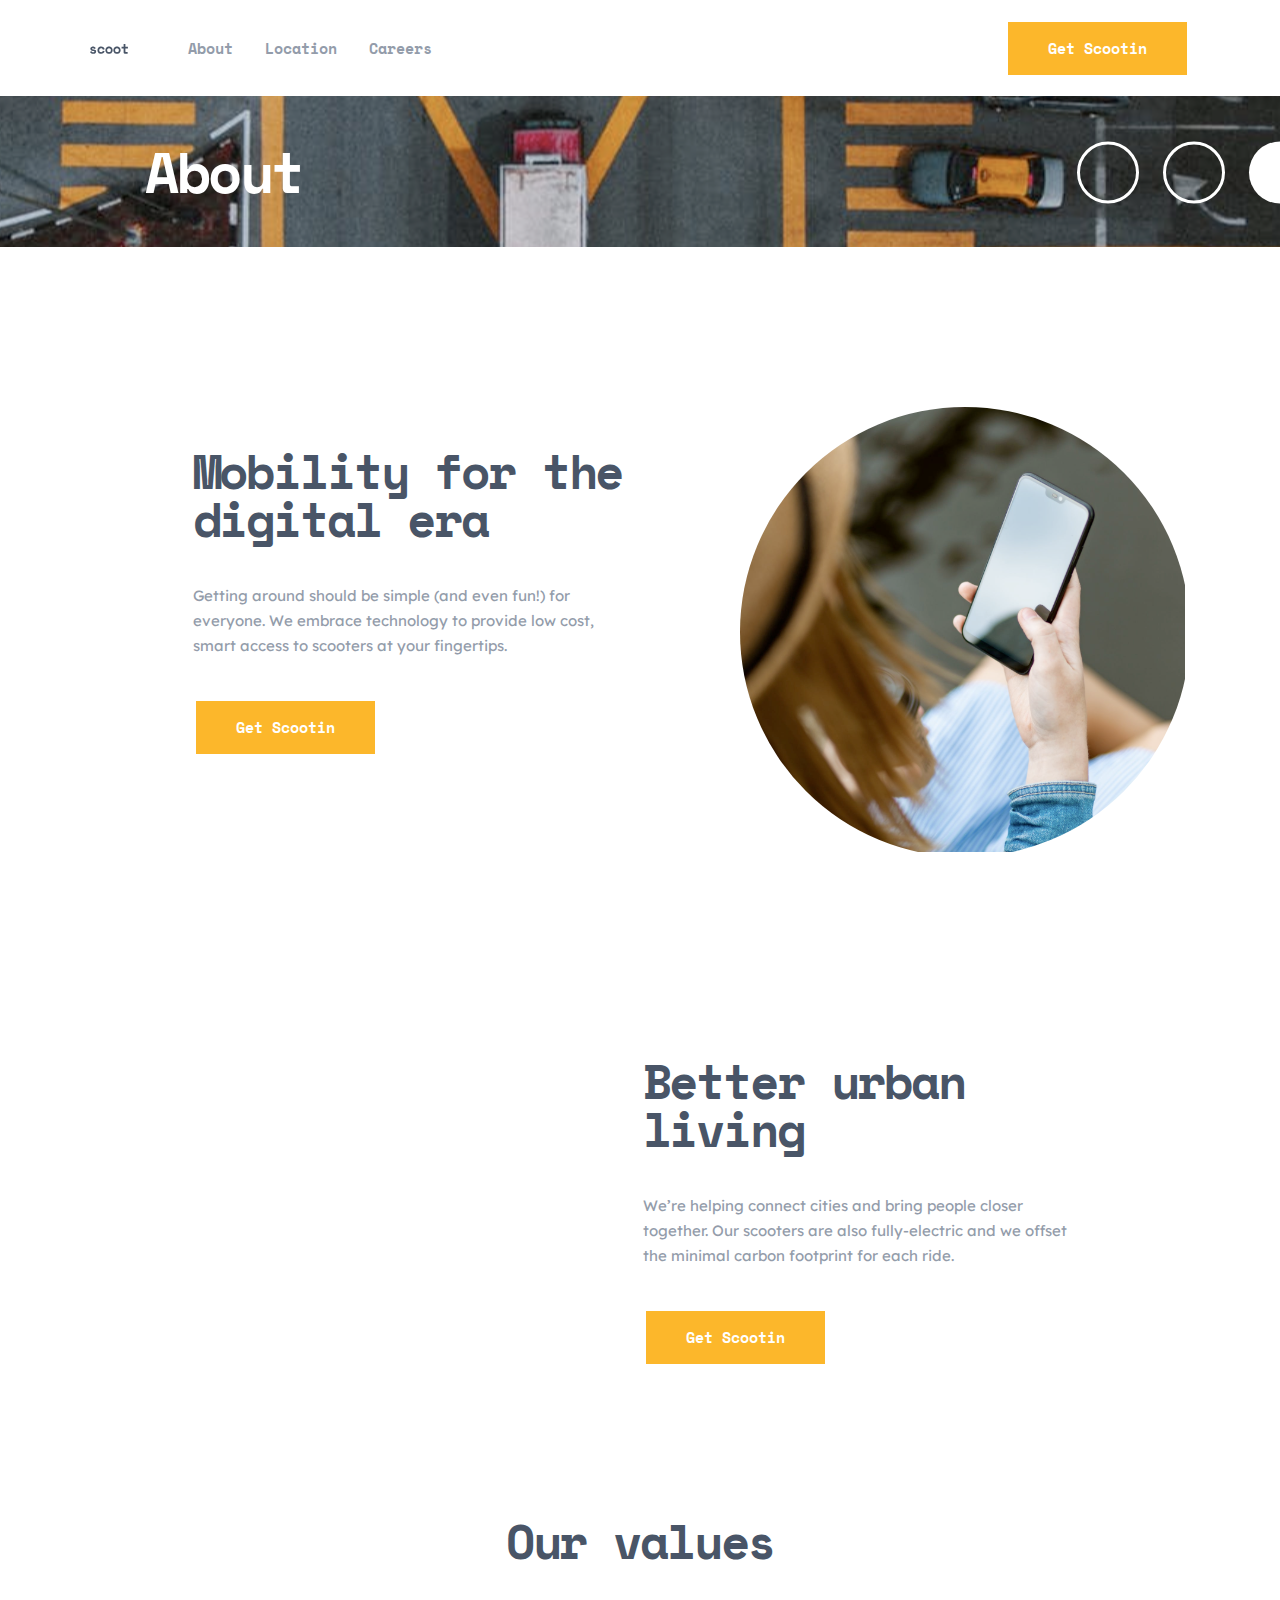
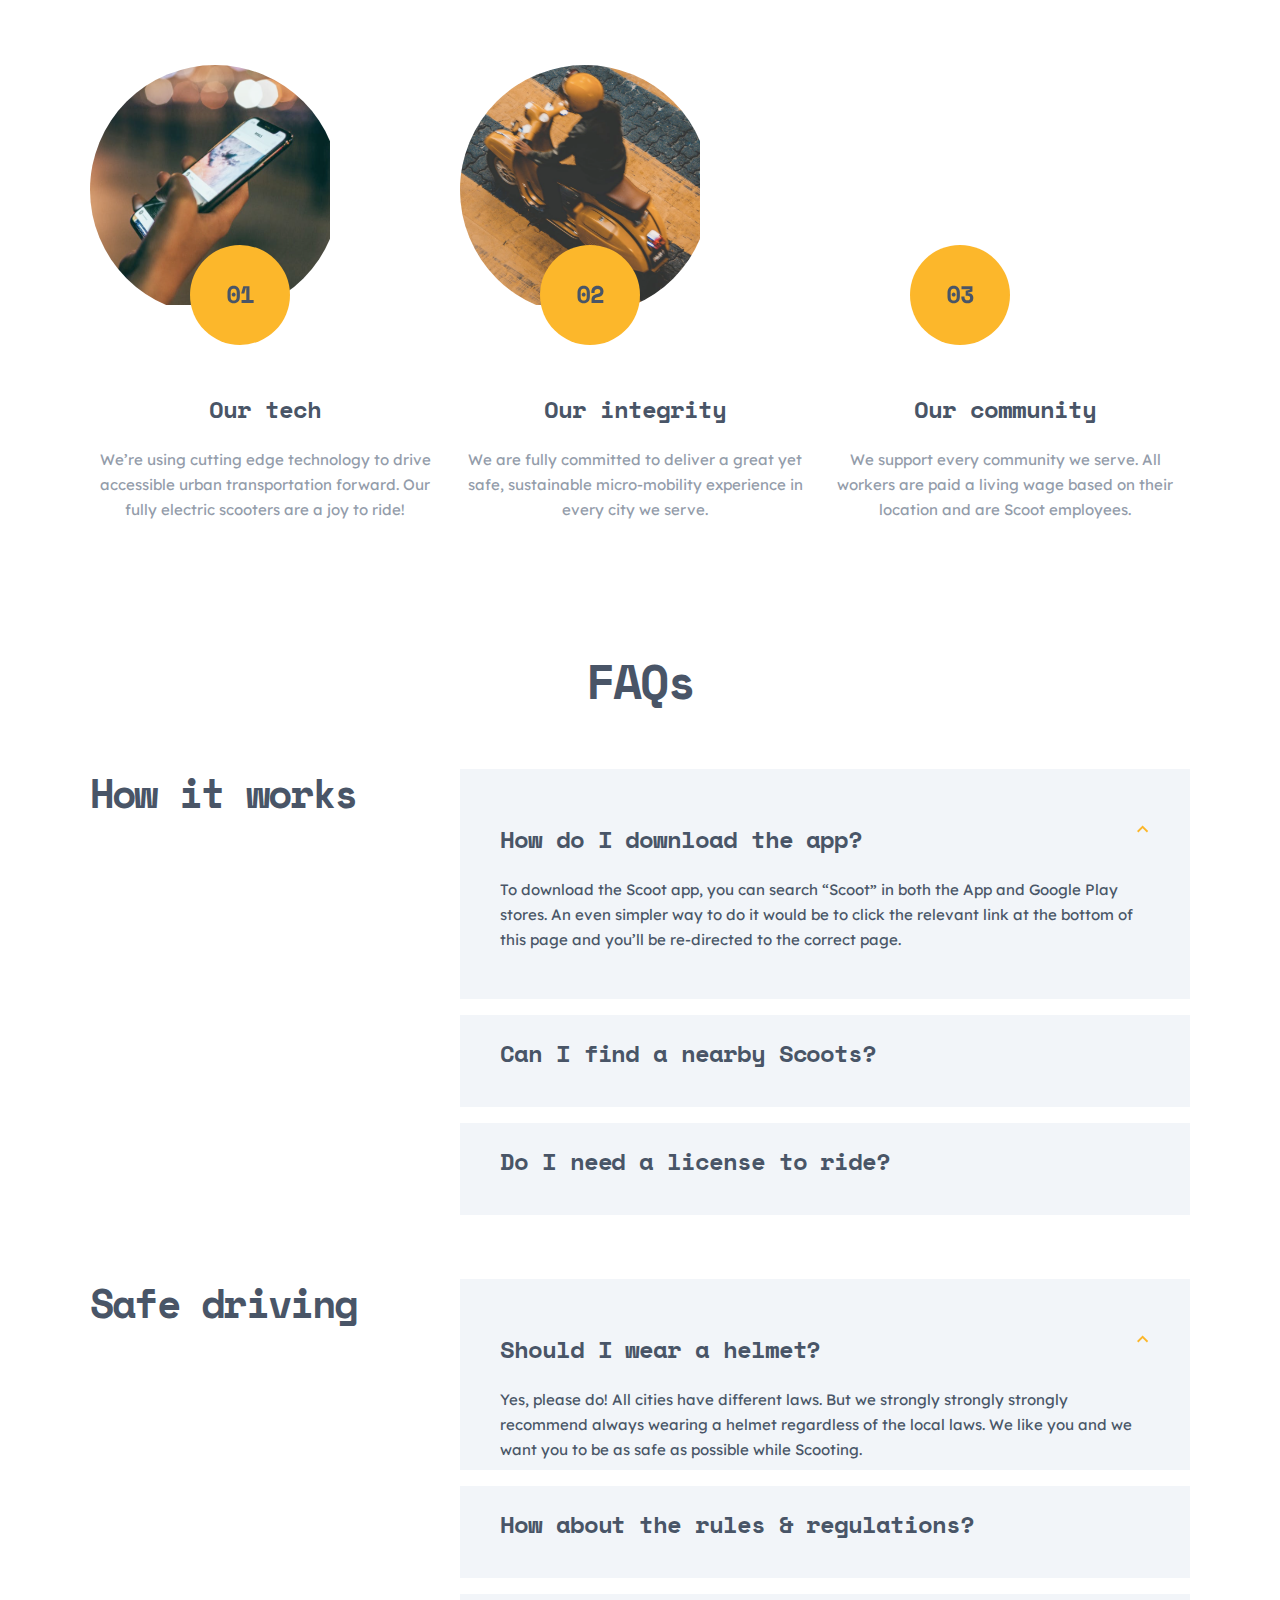
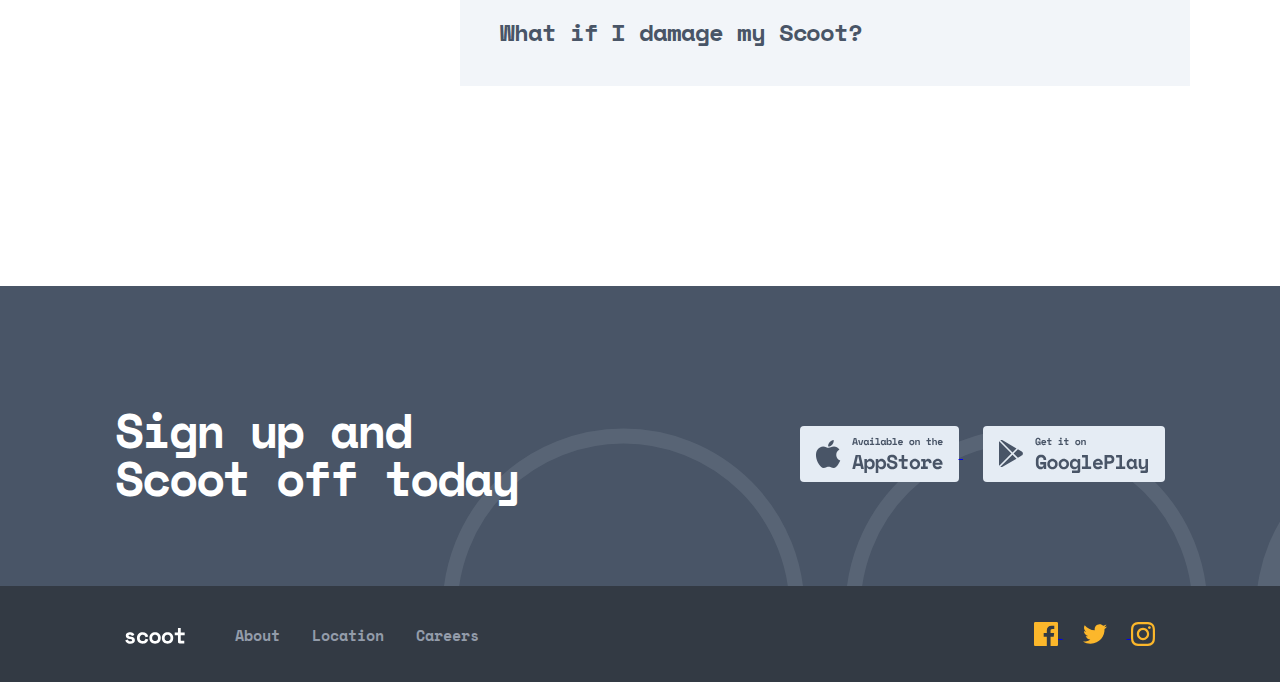
==== commit b510977e: "Add total two pages" ====
--- a/about.html
+++ b/about.html
@@ -207,7 +207,7 @@
 
     <div class="sign-up about-sign-up">
       <div class="container sign-up__container">
-        <div class="sign-up-content">
+        <div class="sign-up__content">
           <h2 class="sign-up__h2">
             Sign up and Scoot off today
           </h2>
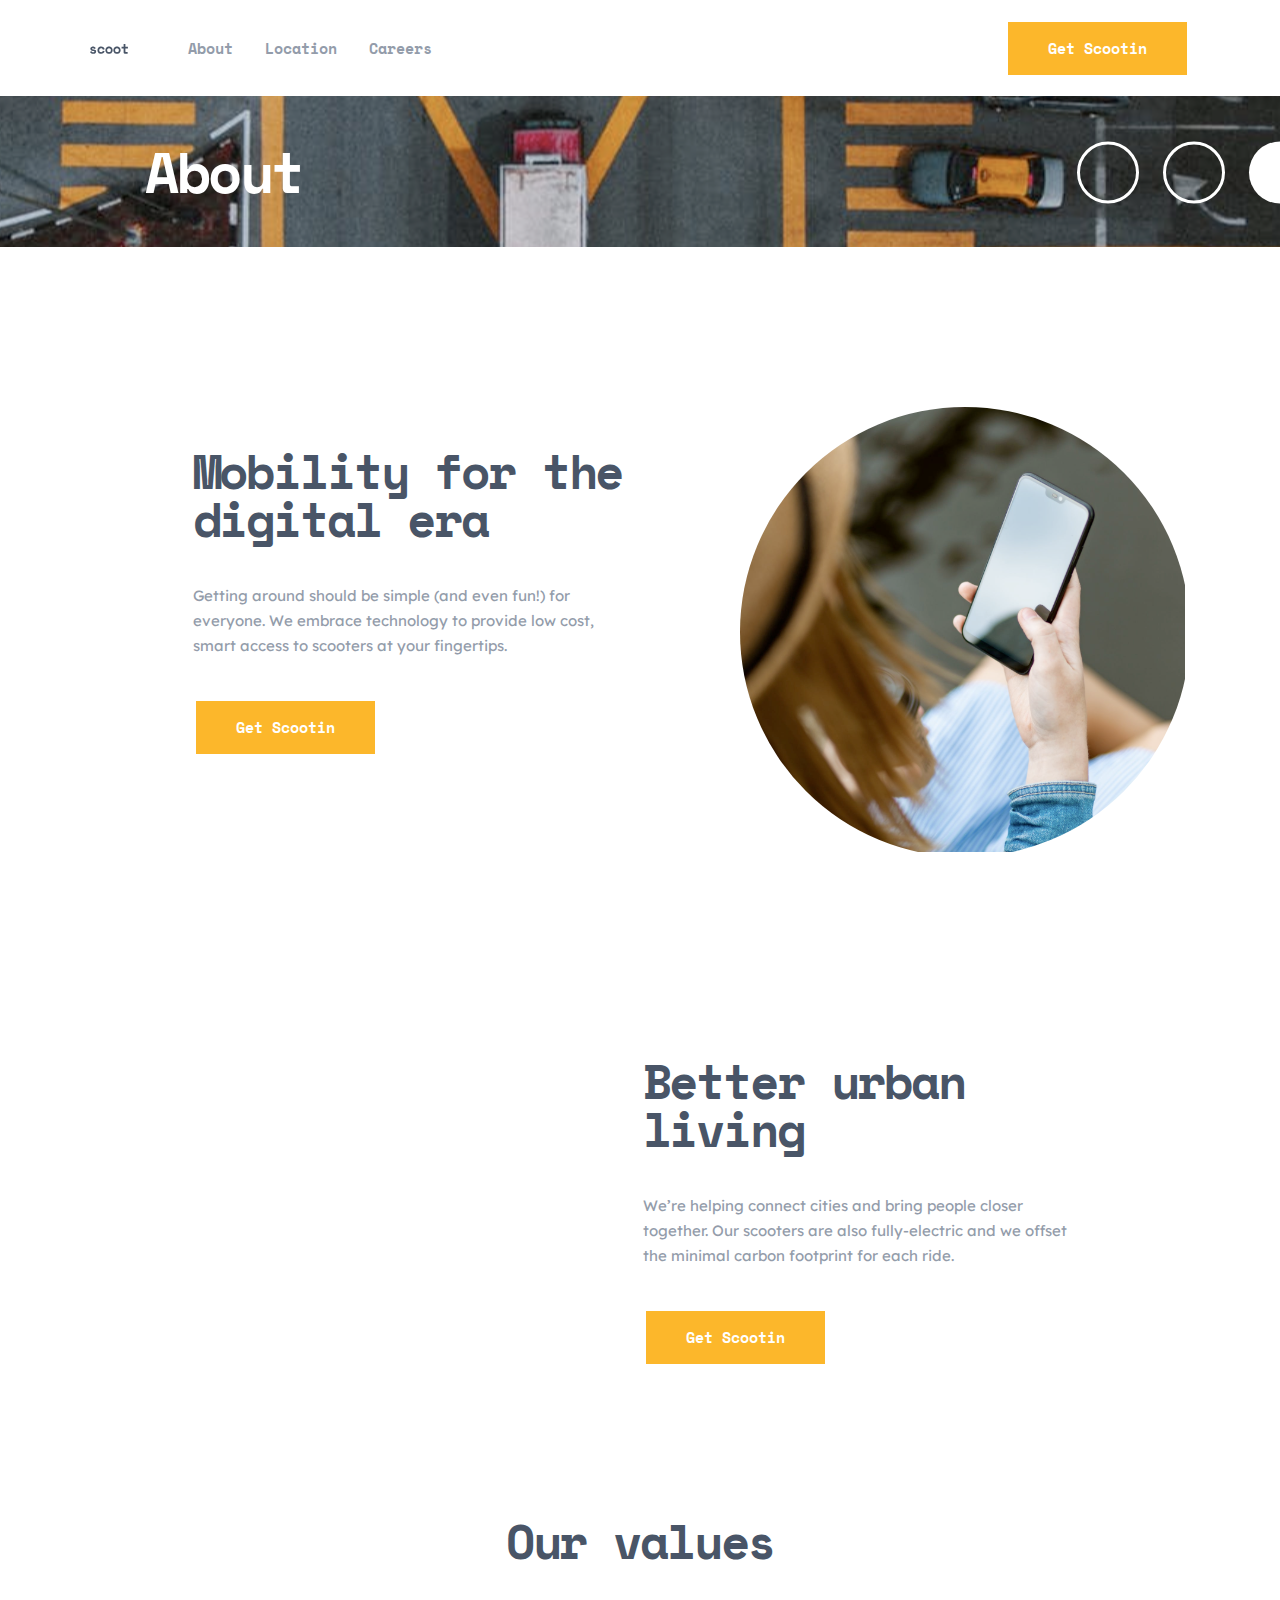
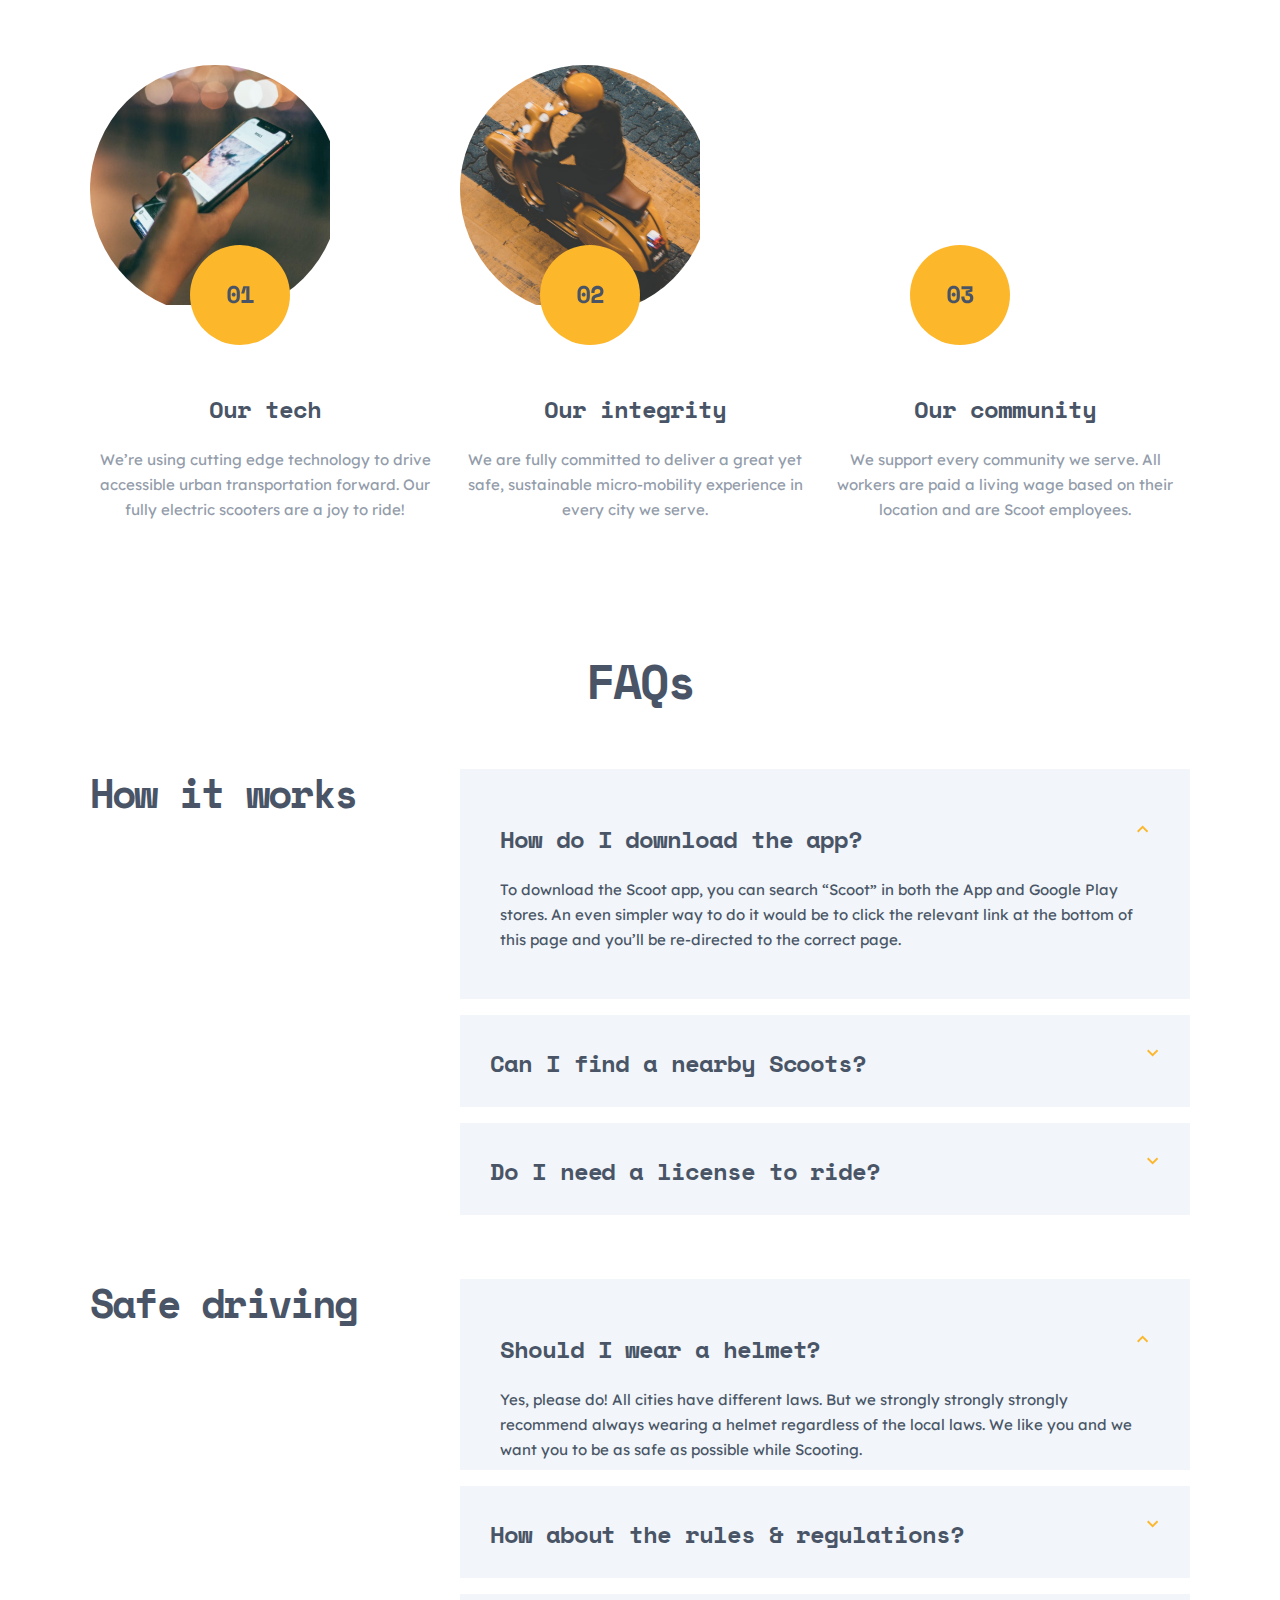
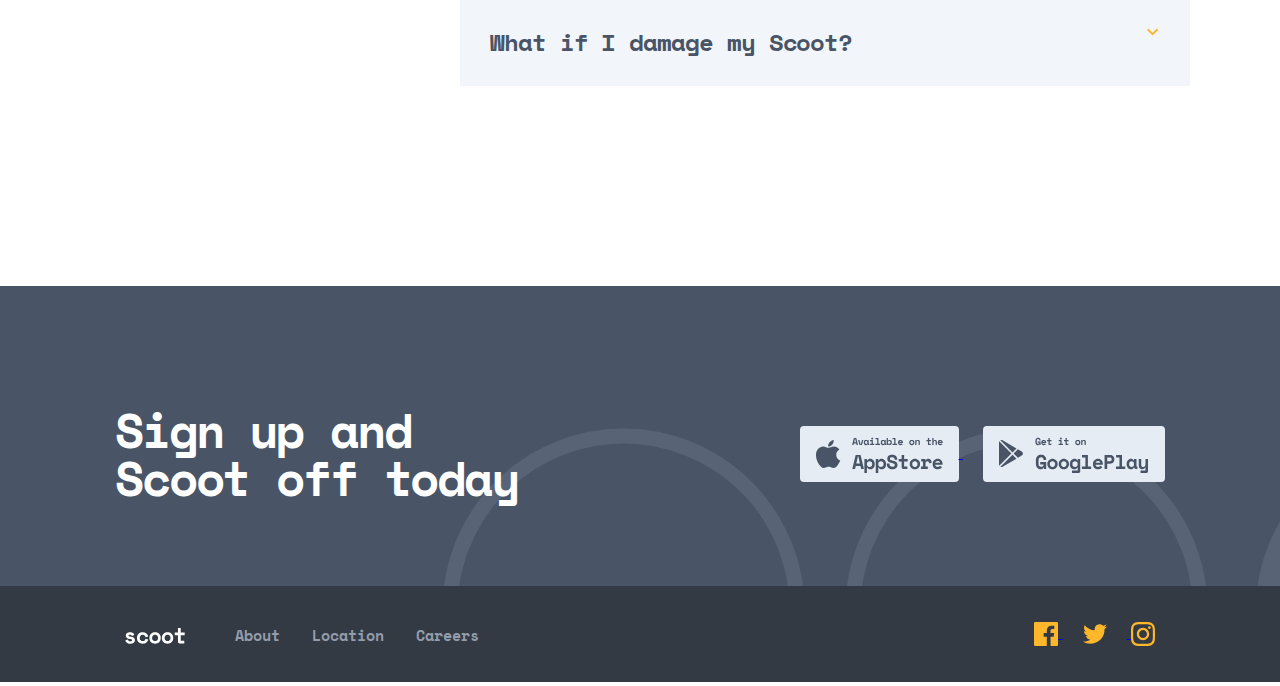
==== commit c72c0701: "Do final two pages" ====
--- a/about.html
+++ b/about.html
@@ -10,6 +10,11 @@
 </head>
 
 <body>
+
+    
+<h1 class="visually-hidden">
+  Scooter Website!
+</h1>
   =================================================================
 
   SITE HEADERS
@@ -162,12 +167,12 @@
             </div>
             <div class="how-find">
               <h3 class="how-find__h3">
-                Can I find a nearby Scoots?
+                Can I find a nearby Scoots? <img class="top-directed-img" src="./images/bottom-directed-logo.svg" alt="Top Directed Img" width="16" height="8">
               </h3>
             </div>
             <div class="how-need">
               <h3 class="how-need__h3">
-                Do I need a license to ride?
+                Do I need a license to ride? <img class="top-directed-img" src="./images/bottom-directed-logo.svg" alt="Top Directed Img" width="16" height="8">
               </h3>
             </div>
           </div>
@@ -189,12 +194,12 @@
             </div>
             <div class="how-about">
               <h3 class="how-about__h3">
-                How about the rules & regulations?
+                How about the rules & regulations? <img class="top-directed-img" src="./images/bottom-directed-logo.svg" alt="Top Directed Img" width="16" height="8">
               </h3>
             </div>
             <div class="how-if">
               <h3 class="how-if__h3">
-                What if I damage my Scoot?
+                What if I damage my Scoot? <img class="top-directed-img" src="./images/bottom-directed-logo.svg" alt="Top Directed Img" width="16" height="8">
               </h3>
             </div>
           </div>
--- a/css/main.min.css
+++ b/css/main.min.css
@@ -1 +1 @@
-*,*::before,*::after{box-sizing:border-box}.visually-hidden{position:absolute;width:1px;height:1px;margin:-1px;border:0;padding:0;clip:rect(0 0 0 0);overflow:hidden}body{font-family:"Arial","sans-serif";font-size:16px;line-height:1.5;margin:0;padding:0}.container{width:100%;max-width:1170px;padding:0 35px;margin:0 auto}img{max-width:100%;height:auto;vertical-align:middle}/*! normalize.css v8.0.1 | MIT License | github.com/necolas/normalize.css */html{line-height:1.15;-webkit-text-size-adjust:100%}body{margin:0}main{display:block}h1{font-size:2em;margin:.67em 0}hr{box-sizing:content-box;height:0;overflow:visible}pre{font-family:monospace,monospace;font-size:1em}a{background-color:transparent}abbr[title]{border-bottom:none;text-decoration:underline;-webkit-text-decoration:underline dotted;text-decoration:underline dotted}b,strong{font-weight:bolder}code,kbd,samp{font-family:monospace,monospace;font-size:1em}small{font-size:80%}sub,sup{font-size:75%;line-height:0;position:relative;vertical-align:baseline}sub{bottom:-0.25em}sup{top:-0.5em}img{border-style:none}button,input,optgroup,select,textarea{font-family:inherit;font-size:100%;line-height:1.15;margin:0}button,input{overflow:visible}button,select{text-transform:none}button,[type=button],[type=reset],[type=submit]{-webkit-appearance:button}button::-moz-focus-inner,[type=button]::-moz-focus-inner,[type=reset]::-moz-focus-inner,[type=submit]::-moz-focus-inner{border-style:none;padding:0}button:-moz-focusring,[type=button]:-moz-focusring,[type=reset]:-moz-focusring,[type=submit]:-moz-focusring{outline:1px dotted ButtonText}fieldset{padding:.35em .75em .625em}legend{box-sizing:border-box;color:inherit;display:table;max-width:100%;padding:0;white-space:normal}progress{vertical-align:baseline}textarea{overflow:auto}[type=checkbox],[type=radio]{box-sizing:border-box;padding:0}[type=number]::-webkit-inner-spin-button,[type=number]::-webkit-outer-spin-button{height:auto}[type=search]{-webkit-appearance:textfield;outline-offset:-2px}[type=search]::-webkit-search-decoration{-webkit-appearance:none}::-webkit-file-upload-button{-webkit-appearance:button;font:inherit}details{display:block}summary{display:list-item}template{display:none}[hidden]{display:none}@font-face{font-family:"Space Mono";font-style:normal;font-weight:400;src:local(""),url("../fonts/space-mono-v6-latin-regular.woff2") format("woff2"),url("../fonts/space-mono-v6-latin-regular.woff") format("woff")}@font-face{font-family:"Space Mono";font-style:normal;font-weight:700;src:local(""),url("../fonts/space-mono-v6-latin-700.woff2") format("woff2"),url("../fonts/space-mono-v6-latin-700.woff") format("woff")}@font-face{font-family:"Lexend Deca";font-style:normal;font-weight:400;src:local(""),url("../fonts/lexend-deca-v7-latin-regular.woff2") format("woff2"),url("../fonts/lexend-deca-v7-latin-regular.woff") format("woff")}.site-header{position:fixed;z-index:20;top:0;left:0;width:100%;background-color:#fff}.header__container{width:100%;max-width:1100px;height:100%;max-height:96px;align-items:center;padding:35px 0;display:flex}.scoot-logo-link{margin:0;padding:0;list-style-type:none;text-decoration:none}.scoot-logo{padding-right:60px}.site-nav{width:100%;display:flex;justify-content:space-between;align-items:center}.nav__list{margin:0;padding:0;list-style-type:none;text-decoration:none;display:flex}.navbar__item+.navbar__item{padding-left:32px}.navbar-link{margin:0;padding:0;list-style-type:none;text-decoration:none;height:25px;left:0%;right:81.53%;top:calc(50% - 25px/2);font-family:Space Mono;font-style:normal;font-weight:bold;font-size:15px;line-height:25px;color:#939caa}.navbar-link:hover{color:#fcb72b}.header-right-get-scootin{width:100%;max-width:185px;background-color:#fcb72b;padding:14px 39px;top:calc(50% - 25px/2);font-family:"Space Mono";font-style:normal;font-weight:bold;font-size:15px;line-height:25px;text-align:center;color:#fff;text-decoration:none;border:3px solid #fff}.header-right-get-scootin:hover{background-color:#fff;border-color:#fcb72b;color:#fcb72b}.hamburger-btn{display:none;background-color:transparent;border:none;cursor:pointer}.hamburger-btn .hamburger-exit{display:none}@media only screen and (max-width: 768px){.site-header{width:100%;max-width:768px;height:100%;max-height:96px}.header__container{width:100%;max-width:768px;height:100%;max-height:96px;display:flex;align-items:center;padding:35px 40px;justify-content:space-between}}@media only screen and (max-width: 603px){.hamburger-btn{display:block;order:-1;width:30px;height:20px;z-index:21;padding-left:10px}.site-nav{display:none;position:relative}.header--adaptive .site-nav{display:block;position:fixed;width:80%;height:100%}.site-header{width:100%;max-width:603px;height:100%;max-height:64px;display:flex;align-items:center;justify-content:space-between}.header__container{position:relative}.site-nav{position:absolute;top:0;bottom:0;z-index:10;display:none;width:256px;left:0px;top:96px;background-color:#333a44}.nav__list{flex-direction:column;text-align:center;width:89px;height:123px;left:32px;top:128px;padding-top:64px;padding-left:32px}.navbar__item{padding:0}.navbar__item:nth-child(1){padding-left:31px}.navbar__item+.navbar__item{padding-top:24px}.header-right-get-scootin{display:none}.header--adaptive .header-right-get-scootin{position:absolute;bottom:0;display:block;width:192px;height:53px;padding:auto;top:calc(50% - 25px/2);font-family:Space Mono;font-style:normal;font-weight:bold;font-size:15px;line-height:25px;text-align:center;color:#fff}.header--adaptive .hamburge-exit{display:block}.hamburger{display:none}.scoot-logo{align-items:center;padding:0 auto;order:1;z-index:21}}.hero{margin-top:96px}.hero__container{background-image:url(../../images/scooter-background.svg);background-repeat:no-repeat;padding:0;padding-bottom:100px;width:100%;max-width:1440px}.hero__h1{padding-top:50px;padding-left:180px;width:100%;max-width:700px;height:100%;max-height:112px;left:165px;top:249px;font-family:Space Mono;font-style:normal;font-weight:bold;font-size:56px;line-height:56px;letter-spacing:-2.5px;color:#fff}.hero__p{width:100%;max-width:405px;height:100%;max-height:100px;left:260px;top:401px;font-family:Lexend Deca;font-style:normal;font-weight:normal;font-size:15px;line-height:25px;color:#fff;padding-left:100px}.stick-word{display:flex;align-items:center;position:relative;padding-top:50px}.stick-word::before{display:inline-block;content:"";width:202.5px;height:15px;background-image:url(../images/hero-before-p.svg)}.stick-word::after{position:absolute;left:600px;top:105px;margin-left:100px;display:inline-block;content:"";width:450px;height:155px;background-image:url(../../images/hero-continuation-of-stick.svg);background-repeat:no-repeat}.hero-get-scootin{display:inline-block;margin-left:300px;margin-top:40px}@media only screen and (max-width: 1160px){.site-header{width:100%;max-width:1608px;height:100%;max-height:96px}.header-container{width:100%;max-width:1160px;height:100%;max-height:96px;display:flex;align-items:center;padding:35px 40px;justify-content:space-between}.hero{margin-top:96px}.hero__container{width:100%;max-width:1160px;height:100%;max-height:650px}.hero__h1{padding-top:100px;padding-left:50px;padding-bottom:50px;width:573px;height:112px;left:97px;top:233px;font-family:Space Mono;font-style:normal;font-weight:bold;font-size:56px;line-height:56px;text-align:center;letter-spacing:-2.5px;color:#fff}.stick-word .hero__p{padding:0 auto;width:573px;height:75px;left:97px;top:369px;font-family:Lexend Deca;font-style:normal;font-weight:normal;font-size:15px;line-height:25px;text-align:center;color:#fff}.stick-word::before{display:none;content:"";width:202.5px;height:15px;background-image:url(../images/hero-before-p.svg)}.stick-word::after{position:absolute;left:600px;top:57px;margin-left:100px;display:none;content:"";width:450px;height:155px;background-image:url(../../images/hero-continuation-of-stick.svg);background-repeat:no-repeat}.stick-word::before{position:absolute;left:-200px;top:205px;margin-left:100px;display:inline-block;content:"";width:450px;height:155px;background-image:url(../../images/hero-continuation-of-stick.svg);background-repeat:no-repeat}.hero-get-scootin{display:block;margin-left:250px;margin-top:50px}}@media only screen and (max-width: 768px){.site-header{width:100%;max-width:768px;height:100%;max-height:96px}.header-container{width:100%;max-width:768px;height:100%;max-height:96px;display:flex;align-items:center;padding:35px 40px;justify-content:space-between}.hero{margin-top:96px}.hero__container{width:100%;max-width:768px;height:100%;max-height:650px}.hero__h1{padding-top:100px;padding-left:50px;padding-bottom:50px;width:573px;height:112px;left:97px;top:233px;font-family:Space Mono;font-style:normal;font-weight:bold;font-size:56px;line-height:56px;text-align:center;letter-spacing:-2.5px;color:#fff}.stick-word .hero__p{padding:0 auto;width:573px;height:75px;left:97px;top:369px;font-family:Lexend Deca;font-style:normal;font-weight:normal;font-size:15px;line-height:25px;text-align:center;color:#fff}.stick-word::before{display:none;content:"";width:202.5px;height:15px;background-image:url(../images/hero-before-p.svg)}.stick-word::after{position:absolute;left:600px;top:57px;margin-left:100px;display:none;content:"";width:450px;height:155px;background-image:url(../../images/hero-continuation-of-stick.svg);background-repeat:no-repeat}.stick-word::before{position:absolute;left:-200px;top:205px;margin-left:100px;display:inline-block;content:"";width:450px;height:155px;background-image:url(../../images/hero-continuation-of-stick.svg);background-repeat:no-repeat}.hero-get-scootin{display:block;margin-left:250px;margin-top:50px}}.first-section__container{padding:40px 20px;position:relative}.first-section__list{margin:0;padding:0;list-style-type:none;text-decoration:none;display:flex;flex-wrap:wrap}.first-section__container::before{position:absolute;left:-50px;top:80px;display:block;content:"";width:900px;height:20px;background-color:#e5ecf4;display:flex;z-index:5}.first-section__list-item{display:block}.first-section__list-item+.first-section__list-item{padding-left:30px}.first-section__list-item__h3{width:350px;height:28px;left:165px;top:1042px;font-family:Space Mono;font-style:normal;font-weight:bold;font-size:24px;line-height:28px;letter-spacing:-1.07143px;color:#495567}.cellphone-logo::before{display:block;content:"";width:100px;height:100px;background-color:#fcb72b;border-radius:50%;background-image:url(../images/cellphone.svg);background-repeat:no-repeat;background-position:center;display:flex;z-index:8}.pick-your-scooter::before{display:block;content:"";width:100px;height:100px;background-color:#fcb72b;border-radius:50%;background-image:url(../images/scooter-moto.svg);background-repeat:no-repeat;background-position:center;display:flex;z-index:8}.enjoy-the-ride::before{display:block;content:"";width:100px;height:100px;background-color:#fcb72b;border-radius:50%;background-image:url(../../images/enjoy-the-ride.svg);background-repeat:no-repeat;background-position:center;display:flex;z-index:8}.first-section__list-item__p{width:350px;height:100px;left:165px;top:1097px;font-family:Lexend Deca;font-style:normal;font-weight:normal;font-size:15px;line-height:25px;color:#939caa}.second-section{position:relative}.second-section__container{overflow:hidden}.second-section__list{margin:0;padding:0;list-style-type:none;text-decoration:none}.second-section__list-item{display:flex;margin-top:160px}.second-section__list-item:nth-child(2n+1)::before{order:1}.second-section__words{margin:0 auto}.person-img::before{display:inline-block;content:"";width:450px;height:450px;border-radius:50%;background-image:url(../../images/second-section-person.svg);background-repeat:no-repeat}.street-img::before{display:inline-block;content:"";width:450px;height:450px;border-radius:50%;background-image:url(../../images/second-section-street.svg);background-repeat:no-repeat}.pocket-img::before{display:inline-block;content:"";width:450px;height:450px;border-radius:50%;background-image:url(../../images/second-section-pocket.svg);background-repeat:no-repeat}.second-section__h2{width:445px;height:96px;left:165px;top:1463px;font-family:Space Mono;font-style:normal;font-weight:bold;font-size:48px;line-height:48px;letter-spacing:-2.14286px;color:#495567}.second-section__p{width:445px;height:100px;left:830px;top:2188px;font-family:Lexend Deca;font-style:normal;font-weight:normal;font-size:15px;line-height:25px;color:#939caa}.second-section__get-scootin{margin:0}.sign-up{margin-top:200px;background-image:url(../images/sign-up-background.svg);background-repeat:no-repeat;background-size:1440px 300px;width:100%}.sign-up__container{width:100%;max-width:1440px;height:100%;max-height:300px}.sign-up__content{display:flex;justify-content:space-between;align-items:center;padding:80px}.sign-up__h2{width:415px;height:96px;font-family:Space Mono;font-style:normal;font-weight:bold;font-size:48px;line-height:48px;letter-spacing:-2.14286px;color:#fff;margin-right:20px}.googleplay-img{padding-left:20px}.site-footer{width:100%;max-width:1440px;height:100%;max-height:96px;background:#333a44}.footer__content{padding:35px;display:flex;justify-content:space-between}.footer__nav-bar{padding:0;margin:0;display:flex;align-items:center}.footer-img{width:110px;height:30px;padding-right:50px}.footer__nav-list{margin:0;padding:0;list-style-type:none;text-decoration:none;display:flex}.footer__navbar-item+.footer__navbar-item{padding-left:32px}.footer__navbar-link{height:25px;left:31.33%;right:38.96%;top:calc(50% - 25px/2);font-family:Space Mono;font-style:normal;font-weight:bold;font-size:15px;line-height:25px;color:#939caa;margin:0;padding:0;list-style-type:none;text-decoration:none}.twitter-img{padding:0 20px}.about-hero{background-image:url(../../images/about-hero-background.svg);background-repeat:no-repeat;background-size:1440px 200px}.about-hero__container{padding-right:0;margin-right:0}.hero-content{padding-top:50px;display:flex;text-align:center;justify-content:space-between}.about-h2-link{margin:0;padding:0;list-style-type:none;text-decoration:none}.hero-h2{height:56px;left:11.46%;right:77.29%;top:calc(50% - 56px/2);font-family:Space Mono;font-style:normal;font-weight:bold;font-size:56px;line-height:56px;letter-spacing:-2.5px;color:#fff}.second-section{position:relative}.second-section__container{overflow:hidden}.second-section__list{margin:0;padding:0;list-style-type:none;text-decoration:none}.second-section__list-item{display:flex;margin-top:160px}.second-section__list-item:nth-child(1)::before{order:1}.second-section__words{margin:0 auto}.person-img::before{display:inline-block;content:"";width:450px;height:450px;border-radius:50%;background-image:url(../../images/about-first-section-first.svg);background-repeat:no-repeat}.street-img::before{display:inline-block;content:"";width:450px;height:450px;border-radius:50%;background-image:url(../../images/about-first-section-train.svg);background-repeat:no-repeat}.second-section__h2{width:445px;height:96px;left:165px;top:1463px;font-family:Space Mono;font-style:normal;font-weight:bold;font-size:48px;line-height:48px;letter-spacing:-2.14286px;color:#495567}.second-section__p{width:445px;height:100px;left:830px;top:2188px;font-family:Lexend Deca;font-style:normal;font-weight:normal;font-size:15px;line-height:25px;color:#939caa}.second-section__get-scootin{margin:0}.our-values{margin-top:50px}.our-values__h2{margin:0 auto;width:540px;height:48px;left:450px;top:1546px;font-family:Space Mono;font-style:normal;font-weight:bold;font-size:48px;line-height:48px;text-align:center;letter-spacing:-2.14286px;color:#495567;margin-bottom:100px}.values__list{margin:0;padding:0;list-style-type:none;text-decoration:none;display:flex;margin-top:30px;position:relative}.values__list-item{margin:0}.values__list-item+.values__list-item{padding-left:20px}.values-list__h3{width:350px;height:28px;left:165px;top:2024px;font-family:Space Mono;font-style:normal;font-weight:bold;font-size:24px;line-height:28px;text-align:center;letter-spacing:-1.07143px;color:#495567;margin-top:80px}.values-list__p{width:350px;height:75px;left:165px;top:2079px;font-family:Lexend Deca;font-style:normal;font-weight:normal;font-size:15px;line-height:25px;text-align:center;color:#939caa}.psedo-one::before{display:block;content:"";width:250px;height:250px;border-radius:50%;background-image:url(../images/about-values-first.svg);background-repeat:no-repeat}.psedo-two::before{display:block;content:"";width:250px;height:250px;border-radius:50%;background-image:url(../images/about-values-second.svg);background-repeat:no-repeat}.psedo-three::before{display:block;content:"";width:250px;height:250px;border-radius:50%;background-image:url(../images/about-values-third.svg);background-repeat:no-repeat}.values__list-item{position:relative}.psedo-one::after{position:absolute;top:180px;left:100px;display:inline-block;content:"";width:100px;height:100px;background-color:#fcb72b;border-radius:50%;background-image:url(../images/01.svg);background-repeat:no-repeat;background-position:center}.psedo-two::after{position:absolute;top:180px;left:100px;display:inline-block;content:"";width:100px;height:100px;background-color:#fcb72b;border-radius:50%;background-image:url(../images/02.svg);background-repeat:no-repeat;background-position:center}.psedo-three::after{position:absolute;top:180px;left:100px;display:inline-block;content:"";width:100px;height:100px;background-color:#fcb72b;border-radius:50%;background-image:url(../images/03.svg);background-repeat:no-repeat;background-position:center}.faqs-section{margin-top:120px}.faqs-h2{width:540px;height:48px;left:450px;top:2274px;font-family:Space Mono;font-style:normal;font-weight:bold;font-size:48px;line-height:48px;text-align:center;letter-spacing:-2.14286px;color:#495567;margin:0 auto;margin-bottom:64px}.faqs-top{display:flex;justify-content:space-between}.faqs-top__h3{width:350px;height:48px;left:165px;top:2386px;font-family:Space Mono;font-style:normal;font-weight:bold;font-size:40px;line-height:48px;letter-spacing:-1.78571px;color:#495567;margin:0}.top-directed-img{width:16px;height:8px}.how-download{width:730px;left:545px;top:2386px;background-color:#f2f5f9;padding:32px 40px}.how-download__h3{height:28px;left:0%;right:45.23%;top:calc(50% - 28px/2);font-family:Space Mono;font-style:normal;font-weight:bold;font-size:24px;line-height:28px;letter-spacing:-1.07143px;color:#495567;display:flex;justify-content:space-between}.how-download__p{width:650px;height:75px;left:585px;top:2470px;font-family:Lexend Deca;font-style:normal;font-weight:normal;font-size:15px;line-height:25px;color:#495567}.how-find{margin-top:16px;width:730px;height:92px;left:545px;top:2593px;background-color:#f2f5f9;padding-left:40px;display:flex;text-align:center}.how-find__h3{height:28px;left:0%;right:45.23%;top:calc(50% - 28px/2);font-family:Space Mono;font-style:normal;font-weight:bold;font-size:24px;line-height:28px;letter-spacing:-1.07143px;color:#495567}.how-need{margin-top:16px;width:730px;height:92px;left:545px;top:2701px;background-color:#f2f5f9;padding-left:40px;display:flex;text-align:center}.how-need__h3{height:28px;left:0%;right:41.08%;top:calc(50% - 28px/2);font-family:Space Mono;font-style:normal;font-weight:bold;font-size:24px;line-height:28px;letter-spacing:-1.07143px;color:#495567}.faqs-bottom{display:flex;justify-content:space-between;margin-top:64px}.faqs-bottom__h3{width:350px;height:48px;left:165px;top:2857px;font-family:Space Mono;font-style:normal;font-weight:bold;font-size:40px;line-height:48px;letter-spacing:-1.78571px;color:#495567;margin:0}.how-wear{width:730px;height:191px;left:545px;top:2857px;background:#f2f5f9;padding:32px 40px}.how-wear__h3{height:28px;left:0%;right:51.54%;top:calc(50% - 28px/2);font-family:Space Mono;font-style:normal;font-weight:bold;font-size:24px;line-height:28px;letter-spacing:-1.07143px;color:#495567;display:flex;justify-content:space-between}.how-wear__p{width:650px;height:75px;left:585px;top:2941px;font-family:Lexend Deca;font-style:normal;font-weight:normal;font-size:15px;line-height:25px;color:#495567}.how-about{margin-top:16px;width:730px;height:92px;left:545px;top:3064px;background-color:#f2f5f9;padding-left:40px;display:flex;text-align:center}.how-about__h3{height:28px;left:0%;right:28.46%;top:calc(50% - 28px/2);font-family:Space Mono;font-style:normal;font-weight:bold;font-size:24px;line-height:28px;letter-spacing:-1.07143px;color:#495567}.how-if{margin-top:16px;width:730px;height:92px;left:545px;top:3172px;background-color:#f2f5f9;padding-left:40px;display:flex;text-align:center}.how-if__h3{height:28px;left:0%;right:45.23%;top:calc(50% - 28px/2);font-family:Space Mono;font-style:normal;font-weight:bold;font-size:24px;line-height:28px;letter-spacing:-1.07143px;color:#495567}.about-sign-up{margin-top:200px;background-image:url(../images/sign-up-background.svg);background-repeat:no-repeat;background-size:1440px 300px;width:100%}/*# sourceMappingURL=main.min.css.map */+*,*::before,*::after{box-sizing:border-box}.visually-hidden{position:absolute;width:1px;height:1px;margin:-1px;border:0;padding:0;clip:rect(0 0 0 0);overflow:hidden}body{font-family:"Arial","sans-serif";font-size:16px;line-height:1.5;margin:0;padding:0}.container{width:100%;max-width:1170px;padding:0 35px;margin:0 auto}img{max-width:100%;height:auto;vertical-align:middle}/*! normalize.css v8.0.1 | MIT License | github.com/necolas/normalize.css */html{line-height:1.15;-webkit-text-size-adjust:100%}body{margin:0}main{display:block}h1{font-size:2em;margin:.67em 0}hr{box-sizing:content-box;height:0;overflow:visible}pre{font-family:monospace,monospace;font-size:1em}a{background-color:transparent}abbr[title]{border-bottom:none;text-decoration:underline;-webkit-text-decoration:underline dotted;text-decoration:underline dotted}b,strong{font-weight:bolder}code,kbd,samp{font-family:monospace,monospace;font-size:1em}small{font-size:80%}sub,sup{font-size:75%;line-height:0;position:relative;vertical-align:baseline}sub{bottom:-0.25em}sup{top:-0.5em}img{border-style:none}button,input,optgroup,select,textarea{font-family:inherit;font-size:100%;line-height:1.15;margin:0}button,input{overflow:visible}button,select{text-transform:none}button,[type=button],[type=reset],[type=submit]{-webkit-appearance:button}button::-moz-focus-inner,[type=button]::-moz-focus-inner,[type=reset]::-moz-focus-inner,[type=submit]::-moz-focus-inner{border-style:none;padding:0}button:-moz-focusring,[type=button]:-moz-focusring,[type=reset]:-moz-focusring,[type=submit]:-moz-focusring{outline:1px dotted ButtonText}fieldset{padding:.35em .75em .625em}legend{box-sizing:border-box;color:inherit;display:table;max-width:100%;padding:0;white-space:normal}progress{vertical-align:baseline}textarea{overflow:auto}[type=checkbox],[type=radio]{box-sizing:border-box;padding:0}[type=number]::-webkit-inner-spin-button,[type=number]::-webkit-outer-spin-button{height:auto}[type=search]{-webkit-appearance:textfield;outline-offset:-2px}[type=search]::-webkit-search-decoration{-webkit-appearance:none}::-webkit-file-upload-button{-webkit-appearance:button;font:inherit}details{display:block}summary{display:list-item}template{display:none}[hidden]{display:none}@font-face{font-family:"Space Mono";font-style:normal;font-weight:400;src:local(""),url("../fonts/space-mono-v6-latin-regular.woff2") format("woff2"),url("../fonts/space-mono-v6-latin-regular.woff") format("woff")}@font-face{font-family:"Space Mono";font-style:normal;font-weight:700;src:local(""),url("../fonts/space-mono-v6-latin-700.woff2") format("woff2"),url("../fonts/space-mono-v6-latin-700.woff") format("woff")}@font-face{font-family:"Lexend Deca";font-style:normal;font-weight:400;src:local(""),url("../fonts/lexend-deca-v7-latin-regular.woff2") format("woff2"),url("../fonts/lexend-deca-v7-latin-regular.woff") format("woff")}.site-header{position:fixed;z-index:20;top:0;left:0;width:100%;background-color:#fff}.header__container{width:100%;max-width:1100px;height:100%;max-height:96px;align-items:center;padding:35px 0;display:flex}.scoot-logo-link{margin:0;padding:0;list-style-type:none;text-decoration:none}.scoot-logo{padding-right:60px}.site-nav{width:100%;display:flex;justify-content:space-between;align-items:center}.nav__list{margin:0;padding:0;list-style-type:none;text-decoration:none;display:flex}.navbar__item+.navbar__item{padding-left:32px}.navbar-link{margin:0;padding:0;list-style-type:none;text-decoration:none;height:25px;left:0%;right:81.53%;top:calc(50% - 25px/2);font-family:Space Mono;font-style:normal;font-weight:bold;font-size:15px;line-height:25px;color:#939caa}.navbar-link:hover{color:#fcb72b}.header-right-get-scootin{width:100%;max-width:185px;background-color:#fcb72b;padding:14px 39px;top:calc(50% - 25px/2);font-family:"Space Mono";font-style:normal;font-weight:bold;font-size:15px;line-height:25px;text-align:center;color:#fff;text-decoration:none;border:3px solid #fff}.header-right-get-scootin:hover{background-color:#fff;border-color:#fcb72b;color:#fcb72b}.hamburger-btn{display:none;background-color:transparent;border:none;cursor:pointer}.hamburger-btn .hamburger-exit{display:none}@media only screen and (max-width: 768px){.site-header{width:100%;max-width:768px;height:100%;max-height:96px}.header__container{width:100%;max-width:768px;height:100%;max-height:96px;display:flex;align-items:center;padding:35px 40px;justify-content:space-between}}@media only screen and (max-width: 603px){.hamburger-btn{display:block;order:-1;width:30px;height:20px;z-index:21;padding-left:10px}.site-nav{display:none;position:relative}.header--adaptive .site-nav{display:block;position:fixed;width:80%;height:100%}.site-header{width:100%;max-width:603px;height:100%;max-height:64px;display:flex;align-items:center;justify-content:space-between}.header__container{position:relative}.site-nav{position:absolute;top:0;bottom:0;z-index:10;display:none;width:256px;left:0px;top:96px;background-color:#333a44}.nav__list{flex-direction:column;text-align:center;width:89px;height:123px;left:32px;top:128px;padding-top:64px;padding-left:32px}.navbar__item{padding:0}.navbar__item:nth-child(1){padding-left:31px}.navbar__item+.navbar__item{padding-top:24px}.header-right-get-scootin{display:none}.header--adaptive .header-right-get-scootin{position:absolute;bottom:0;display:block;width:192px;height:53px;padding:auto;top:calc(50% - 25px/2);font-family:Space Mono;font-style:normal;font-weight:bold;font-size:15px;line-height:25px;text-align:center;color:#fff}.header--adaptive .hamburge-exit{display:block}.scoot-logo{align-items:center;padding:0 auto;order:1}}.hero{margin-top:96px}.hero__container{background-image:url(../../images/scooter-background.svg);background-repeat:no-repeat;padding:0;padding-bottom:100px;width:100%;max-width:1440px}.hero__h2{padding-top:50px;padding-left:180px;width:100%;max-width:700px;height:100%;max-height:112px;left:165px;top:249px;font-family:Space Mono;font-style:normal;font-weight:bold;font-size:56px;line-height:56px;letter-spacing:-2.5px;color:#fff}.hero__p{width:100%;max-width:405px;height:100%;max-height:100px;left:260px;top:401px;font-family:Lexend Deca;font-style:normal;font-weight:normal;font-size:15px;line-height:25px;color:#fff;padding-left:100px}.stick-word{display:flex;align-items:center;position:relative;padding-top:50px}.stick-word::before{display:inline-block;content:"";width:202.5px;height:15px;background-image:url(../images/hero-before-p.svg)}.stick-word::after{position:absolute;left:600px;top:105px;margin-left:100px;display:inline-block;content:"";width:450px;height:155px;background-image:url(../../images/hero-continuation-of-stick.svg);background-repeat:no-repeat}.hero-get-scootin{display:inline-block;margin-left:300px;margin-top:40px}@media only screen and (max-width: 1160px){.site-header{width:100%;max-width:1608px;height:100%;max-height:96px}.header-container{width:100%;max-width:1160px;height:100%;max-height:96px;display:flex;align-items:center;padding:35px 40px;justify-content:space-between}.hero{margin-top:96px}.hero__container{width:100%;max-width:1160px;height:100%;max-height:650px}.hero__h2{padding-top:100px;padding-left:50px;padding-bottom:50px;width:573px;height:112px;left:97px;top:233px;font-family:Space Mono;font-style:normal;font-weight:bold;font-size:56px;line-height:56px;text-align:center;letter-spacing:-2.5px;color:#fff}.stick-word .hero__p{padding:0 auto;width:573px;height:75px;left:97px;top:369px;font-family:Lexend Deca;font-style:normal;font-weight:normal;font-size:15px;line-height:25px;text-align:center;color:#fff}.stick-word::before{display:none;content:"";width:202.5px;height:15px;background-image:url(../images/hero-before-p.svg)}.stick-word::after{position:absolute;left:600px;top:57px;margin-left:100px;display:none;content:"";width:450px;height:155px;background-image:url(../../images/hero-continuation-of-stick.svg);background-repeat:no-repeat}.stick-word::before{position:absolute;left:-200px;top:205px;margin-left:100px;display:inline-block;content:"";width:450px;height:155px;background-image:url(../../images/hero-continuation-of-stick.svg);background-repeat:no-repeat}.hero-get-scootin{display:block;margin-left:250px;margin-top:50px}}@media only screen and (max-width: 768px){.site-header{width:100%;max-width:768px;height:100%;max-height:96px}.header-container{width:100%;max-width:768px;height:100%;max-height:96px;display:flex;align-items:center;padding:35px 40px;justify-content:space-between}.hero{margin-top:96px}.hero__container{width:100%;max-width:768px;height:100%;max-height:650px}.hero__h2{padding-top:100px;padding-left:50px;padding-bottom:50px;width:573px;height:112px;left:97px;top:233px;font-family:Space Mono;font-style:normal;font-weight:bold;font-size:56px;line-height:56px;text-align:center;letter-spacing:-2.5px;color:#fff}.stick-word .hero__p{padding:0 auto;width:573px;height:75px;left:97px;top:369px;font-family:Lexend Deca;font-style:normal;font-weight:normal;font-size:15px;line-height:25px;text-align:center;color:#fff}.stick-word::before{display:none;content:"";width:202.5px;height:15px;background-image:url(../images/hero-before-p.svg)}.stick-word::after{position:absolute;left:600px;top:57px;margin-left:100px;display:none;content:"";width:450px;height:155px;background-image:url(../../images/hero-continuation-of-stick.svg);background-repeat:no-repeat}.stick-word::before{position:absolute;left:-200px;top:205px;margin-left:100px;display:inline-block;content:"";width:450px;height:155px;background-image:url(../../images/hero-continuation-of-stick.svg);background-repeat:no-repeat}.hero-get-scootin{display:block;margin-left:250px;margin-top:50px}}@media only screen and (max-width: 603px){.site-header{width:100%;max-width:1608px;height:100%;max-height:96px}.header-container{width:100%;max-width:1160px;height:100%;max-height:96px;display:flex;align-items:center;padding:35px 40px;justify-content:space-between}.hero{margin-top:96px}.hero__container{width:100%;max-width:1160px;height:100%;max-height:650px}.hero__h2{padding-top:100px;padding-left:50px;padding-bottom:50px;width:573px;height:112px;left:97px;top:233px;font-family:Space Mono;font-style:normal;font-weight:bold;font-size:56px;line-height:56px;text-align:center;letter-spacing:-2.5px;color:#fff}.stick-word .hero__p{padding:0 auto;width:573px;height:75px;left:97px;top:369px;font-family:Lexend Deca;font-style:normal;font-weight:normal;font-size:15px;line-height:25px;text-align:center;color:#fff}.stick-word::before{display:none;content:"";width:202.5px;height:15px;background-image:url(../images/hero-before-p.svg)}.stick-word::after{position:absolute;left:600px;top:57px;margin-left:100px;display:none;content:"";width:450px;height:155px;background-image:url(../../images/hero-continuation-of-stick.svg);background-repeat:no-repeat}.stick-word::before{position:absolute;left:-200px;top:205px;margin-left:100px;display:inline-block;content:"";width:450px;height:155px;background-image:url(../../images/hero-continuation-of-stick.svg);background-repeat:no-repeat}.hero-get-scootin{display:block;margin-left:250px;margin-top:50px}}.first-section__container{padding:40px 20px;position:relative}.first-section__list{margin:0;padding:0;list-style-type:none;text-decoration:none;display:flex;flex-wrap:wrap}.first-section__container::before{position:absolute;left:-50px;top:80px;display:block;content:"";width:900px;height:20px;background-color:#e5ecf4;display:flex;z-index:5}.first-section__list-item{display:block;z-index:10}.first-section__list-item+.first-section__list-item{padding-left:30px}.first-section__list-item__h3{width:350px;height:28px;left:165px;top:1042px;font-family:Space Mono;font-style:normal;font-weight:bold;font-size:24px;line-height:28px;letter-spacing:-1.07143px;color:#495567}.cellphone-logo::before{display:block;content:"";width:100px;height:100px;background-color:#fcb72b;border-radius:50%;background-image:url(../images/cellphone.svg);background-repeat:no-repeat;background-position:center}.pick-your-scooter::before{display:block;content:"";width:100px;height:100px;background-color:#fcb72b;border-radius:50%;background-image:url(../images/scooter-moto.svg);background-repeat:no-repeat;background-position:center}.enjoy-the-ride::before{display:block;content:"";width:100px;height:100px;background-color:#fcb72b;border-radius:50%;background-image:url(../../images/enjoy-the-ride.svg);background-repeat:no-repeat;background-position:center}.first-section__list-item__p{width:350px;height:100px;left:165px;top:1097px;font-family:Lexend Deca;font-style:normal;font-weight:normal;font-size:15px;line-height:25px;color:#939caa}.second-section{position:relative}.second-section__container{overflow:hidden}.second-section__list{margin:0;padding:0;list-style-type:none;text-decoration:none}.second-section__list-item{display:flex;margin-top:160px}.second-section__list-item:nth-child(2n+1)::before{order:1}.second-section__words{margin:0 auto}.person-img::before{display:inline-block;content:"";width:450px;height:450px;border-radius:50%;background-image:url(../../images/second-section-person.svg);background-repeat:no-repeat}.street-img::before{display:inline-block;content:"";width:450px;height:450px;border-radius:50%;background-image:url(../../images/second-section-street.svg);background-repeat:no-repeat}.pocket-img::before{display:inline-block;content:"";width:450px;height:450px;border-radius:50%;background-image:url(../../images/second-section-pocket.svg);background-repeat:no-repeat}.second-section__h2{width:445px;height:96px;left:165px;top:1463px;font-family:Space Mono;font-style:normal;font-weight:bold;font-size:48px;line-height:48px;letter-spacing:-2.14286px;color:#495567}.second-section__p{width:445px;height:100px;left:830px;top:2188px;font-family:Lexend Deca;font-style:normal;font-weight:normal;font-size:15px;line-height:25px;color:#939caa}.second-section__get-scootin{margin:0}.sign-up{margin-top:200px;background-image:url(../images/sign-up-background.svg);background-repeat:no-repeat;background-size:1440px 300px;width:100%}.sign-up__container{width:100%;max-width:1440px;height:100%;max-height:300px}.sign-up__content{display:flex;justify-content:space-between;align-items:center;padding:80px}.sign-up__h2{width:415px;height:96px;font-family:Space Mono;font-style:normal;font-weight:bold;font-size:48px;line-height:48px;letter-spacing:-2.14286px;color:#fff;margin-right:20px}.googleplay-img{padding-left:20px}.site-footer{width:100%;max-width:1440px;height:100%;max-height:96px;background:#333a44}.footer__content{padding:35px;display:flex;justify-content:space-between}.footer__nav-bar{padding:0;margin:0;display:flex;align-items:center}.footer-img{width:110px;height:30px;padding-right:50px}.footer__nav-list{margin:0;padding:0;list-style-type:none;text-decoration:none;display:flex}.footer__navbar-item+.footer__navbar-item{padding-left:32px}.footer__navbar-link{height:25px;left:31.33%;right:38.96%;top:calc(50% - 25px/2);font-family:Space Mono;font-style:normal;font-weight:bold;font-size:15px;line-height:25px;color:#939caa;margin:0;padding:0;list-style-type:none;text-decoration:none}.footer__navbar-link:hover{color:#fcb72b}.twitter-img{padding:0 20px}.about-hero{background-image:url(../../images/about-hero-background.svg);background-repeat:no-repeat;background-size:1440px 200px}.about-hero__container{padding-right:0;margin-right:0}.hero-content{padding-top:50px;display:flex;text-align:center;justify-content:space-between}.about-h2-link{margin:0;padding:0;list-style-type:none;text-decoration:none}.hero-h2{height:56px;left:11.46%;right:77.29%;top:calc(50% - 56px/2);font-family:Space Mono;font-style:normal;font-weight:bold;font-size:56px;line-height:56px;letter-spacing:-2.5px;color:#fff}.second-section{position:relative}.second-section__container{overflow:hidden}.second-section__list{margin:0;padding:0;list-style-type:none;text-decoration:none}.second-section__list-item{display:flex;margin-top:160px}.second-section__list-item:nth-child(1)::before{order:1}.second-section__words{margin:0 auto}.person-img::before{display:inline-block;content:"";width:450px;height:450px;border-radius:50%;background-image:url(../../images/about-first-section-first.svg);background-repeat:no-repeat}.street-img::before{display:inline-block;content:"";width:450px;height:450px;border-radius:50%;background-image:url(../../images/about-first-section-train.svg);background-repeat:no-repeat}.second-section__h2{width:445px;height:96px;left:165px;top:1463px;font-family:Space Mono;font-style:normal;font-weight:bold;font-size:48px;line-height:48px;letter-spacing:-2.14286px;color:#495567}.second-section__p{width:445px;height:100px;left:830px;top:2188px;font-family:Lexend Deca;font-style:normal;font-weight:normal;font-size:15px;line-height:25px;color:#939caa}.second-section__get-scootin{margin:0}.our-values{margin-top:50px}.our-values__h2{margin:0 auto;width:540px;height:48px;left:450px;top:1546px;font-family:Space Mono;font-style:normal;font-weight:bold;font-size:48px;line-height:48px;text-align:center;letter-spacing:-2.14286px;color:#495567;margin-bottom:100px}.values__list{margin:0;padding:0;list-style-type:none;text-decoration:none;display:flex;margin-top:30px;position:relative}.values__list-item{margin:0}.values__list-item+.values__list-item{padding-left:20px}.values-list__h3{width:350px;height:28px;left:165px;top:2024px;font-family:Space Mono;font-style:normal;font-weight:bold;font-size:24px;line-height:28px;text-align:center;letter-spacing:-1.07143px;color:#495567;margin-top:80px}.values-list__p{width:350px;height:75px;left:165px;top:2079px;font-family:Lexend Deca;font-style:normal;font-weight:normal;font-size:15px;line-height:25px;text-align:center;color:#939caa}.psedo-one::before{display:block;content:"";width:250px;height:250px;border-radius:50%;background-image:url(../images/about-values-first.svg);background-repeat:no-repeat}.psedo-two::before{display:block;content:"";width:250px;height:250px;border-radius:50%;background-image:url(../images/about-values-second.svg);background-repeat:no-repeat}.psedo-three::before{display:block;content:"";width:250px;height:250px;border-radius:50%;background-image:url(../images/about-values-third.svg);background-repeat:no-repeat}.values__list-item{position:relative}.psedo-one::after{position:absolute;top:180px;left:100px;display:inline-block;content:"";width:100px;height:100px;background-color:#fcb72b;border-radius:50%;background-image:url(../images/01.svg);background-repeat:no-repeat;background-position:center}.psedo-two::after{position:absolute;top:180px;left:100px;display:inline-block;content:"";width:100px;height:100px;background-color:#fcb72b;border-radius:50%;background-image:url(../images/02.svg);background-repeat:no-repeat;background-position:center}.psedo-three::after{position:absolute;top:180px;left:100px;display:inline-block;content:"";width:100px;height:100px;background-color:#fcb72b;border-radius:50%;background-image:url(../images/03.svg);background-repeat:no-repeat;background-position:center}.faqs-section{margin-top:120px}.faqs-h2{width:540px;height:48px;left:450px;top:2274px;font-family:Space Mono;font-style:normal;font-weight:bold;font-size:48px;line-height:48px;text-align:center;letter-spacing:-2.14286px;color:#495567;margin:0 auto;margin-bottom:64px}.faqs-top{display:flex;justify-content:space-between}.faqs-top__h3{width:350px;height:48px;left:165px;top:2386px;font-family:Space Mono;font-style:normal;font-weight:bold;font-size:40px;line-height:48px;letter-spacing:-1.78571px;color:#495567;margin:0}.top-directed-img{width:16px;height:8px}.how-download{width:730px;left:545px;top:2386px;background-color:#f2f5f9;padding:32px 40px}.how-download:hover{background-color:#fff4df}.how-download__h3{height:28px;left:0%;right:45.23%;top:calc(50% - 28px/2);font-family:Space Mono;font-style:normal;font-weight:bold;font-size:24px;line-height:28px;letter-spacing:-1.07143px;color:#495567;display:flex;justify-content:space-between}.how-download__p{width:650px;height:75px;left:585px;top:2470px;font-family:Lexend Deca;font-style:normal;font-weight:normal;font-size:15px;line-height:25px;color:#495567}.how-find{margin-top:16px;width:730px;height:92px;left:545px;top:2593px;background-color:#f2f5f9;padding-left:40px;padding:10px 30px}.how-find:hover{background-color:#fff4df}.how-find__h3{height:28px;left:0%;right:45.23%;top:calc(50% - 28px/2);font-family:Space Mono;font-style:normal;font-weight:bold;font-size:24px;line-height:28px;letter-spacing:-1.07143px;color:#495567;display:flex;justify-content:space-between}.how-need{margin-top:16px;width:730px;height:92px;left:545px;top:2701px;background-color:#f2f5f9;padding-left:40px;padding:10px 30px}.how-need:hover{background-color:#fff4df}.how-need__h3{height:28px;left:0%;right:41.08%;top:calc(50% - 28px/2);font-family:Space Mono;font-style:normal;font-weight:bold;font-size:24px;line-height:28px;letter-spacing:-1.07143px;color:#495567;display:flex;justify-content:space-between}.faqs-bottom{display:flex;justify-content:space-between;margin-top:64px}.faqs-bottom__h3{width:350px;height:48px;left:165px;top:2857px;font-family:Space Mono;font-style:normal;font-weight:bold;font-size:40px;line-height:48px;letter-spacing:-1.78571px;color:#495567;margin:0}.how-wear{width:730px;height:191px;left:545px;top:2857px;background:#f2f5f9;padding:32px 40px}.how-wear:hover{background-color:#fff4df}.how-wear__h3{height:28px;left:0%;right:51.54%;top:calc(50% - 28px/2);font-family:Space Mono;font-style:normal;font-weight:bold;font-size:24px;line-height:28px;letter-spacing:-1.07143px;color:#495567;display:flex;justify-content:space-between}.how-wear__p{width:650px;height:75px;left:585px;top:2941px;font-family:Lexend Deca;font-style:normal;font-weight:normal;font-size:15px;line-height:25px;color:#495567}.how-about{margin-top:16px;width:730px;height:92px;left:545px;top:3064px;background-color:#f2f5f9;padding-left:40px;padding:10px 30px}.how-about:hover{background-color:#fff4df}.how-about__h3{height:28px;left:0%;right:28.46%;top:calc(50% - 28px/2);font-family:Space Mono;font-style:normal;font-weight:bold;font-size:24px;line-height:28px;letter-spacing:-1.07143px;color:#495567;display:flex;justify-content:space-between}.how-if{margin-top:16px;width:730px;height:92px;left:545px;top:3172px;background-color:#f2f5f9;padding-left:40px;padding:10px 30px}.how-if:hover{background-color:#fff4df}.how-if__h3{height:28px;left:0%;right:45.23%;top:calc(50% - 28px/2);font-family:Space Mono;font-style:normal;font-weight:bold;font-size:24px;line-height:28px;letter-spacing:-1.07143px;color:#495567;display:flex;justify-content:space-between}.about-sign-up{margin-top:200px;background-image:url(../images/sign-up-background.svg);background-repeat:no-repeat;background-size:1440px 300px;width:100%}/*# sourceMappingURL=main.min.css.map */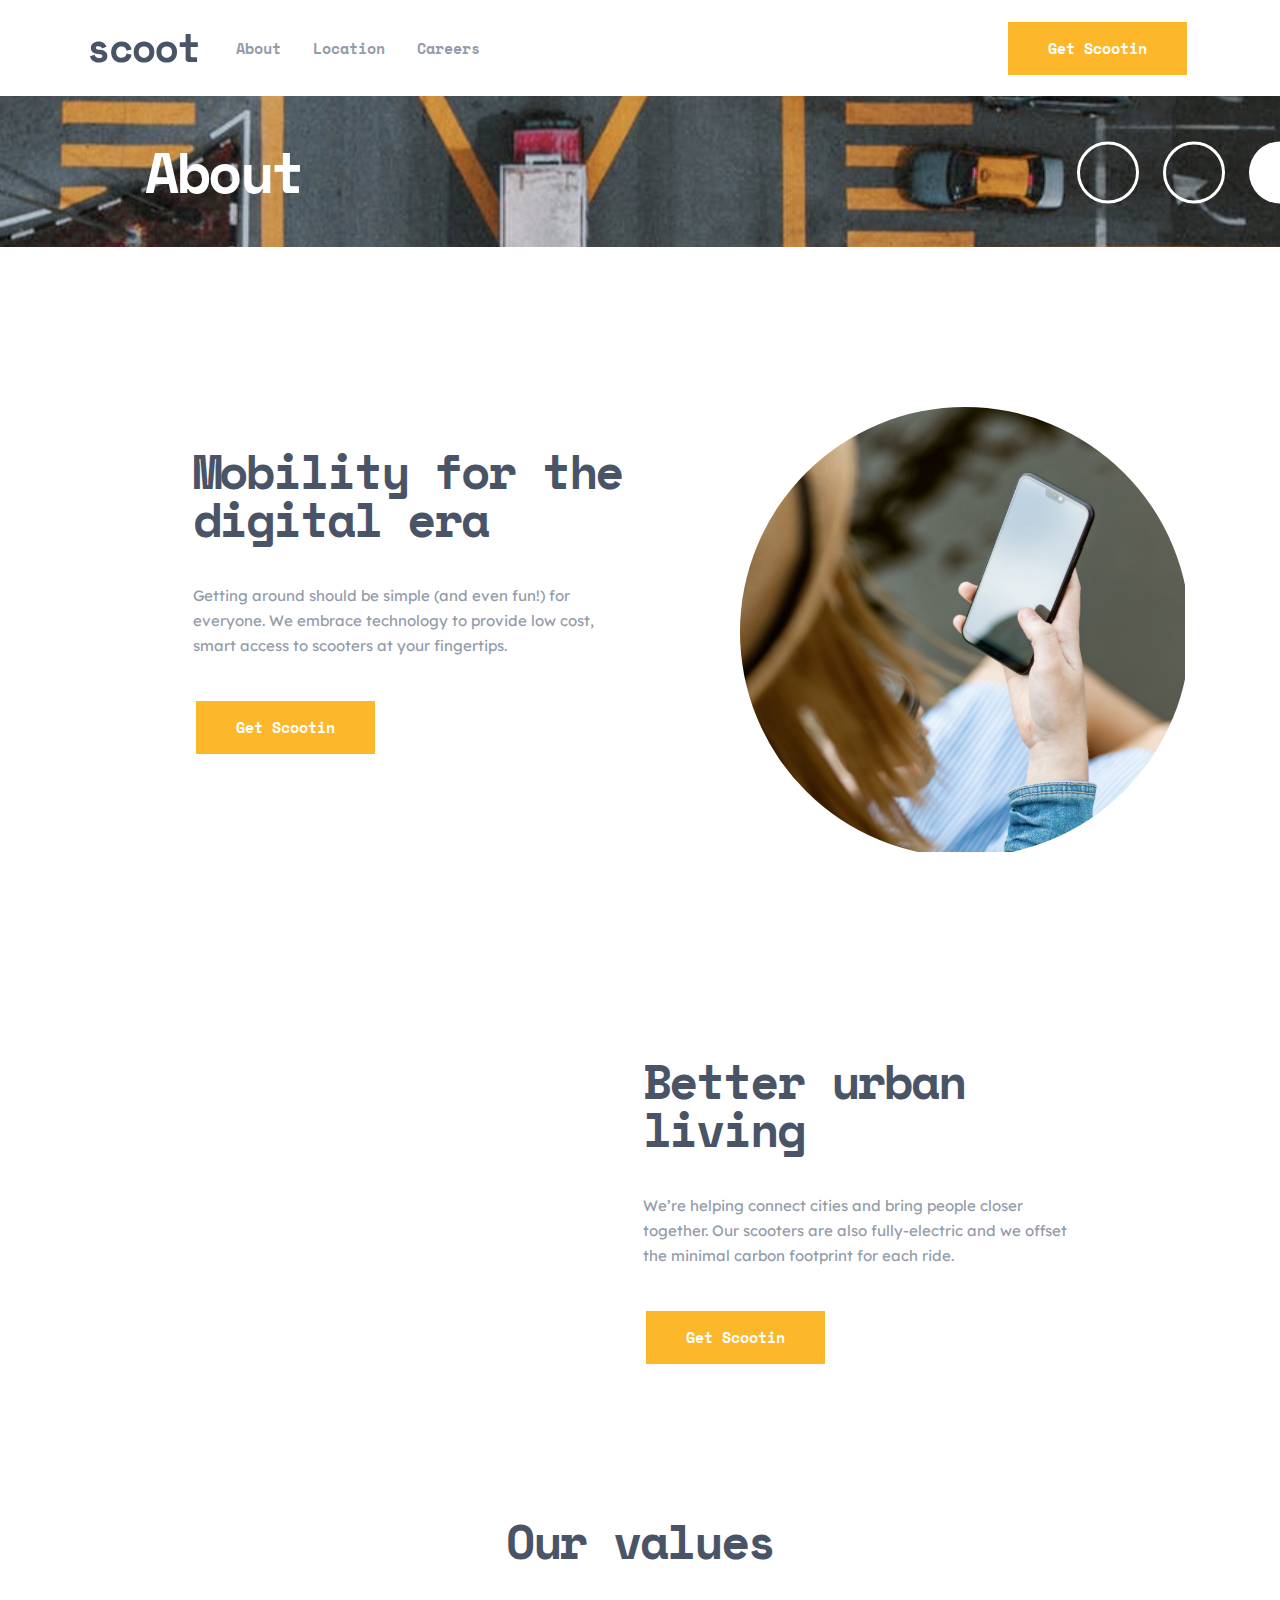
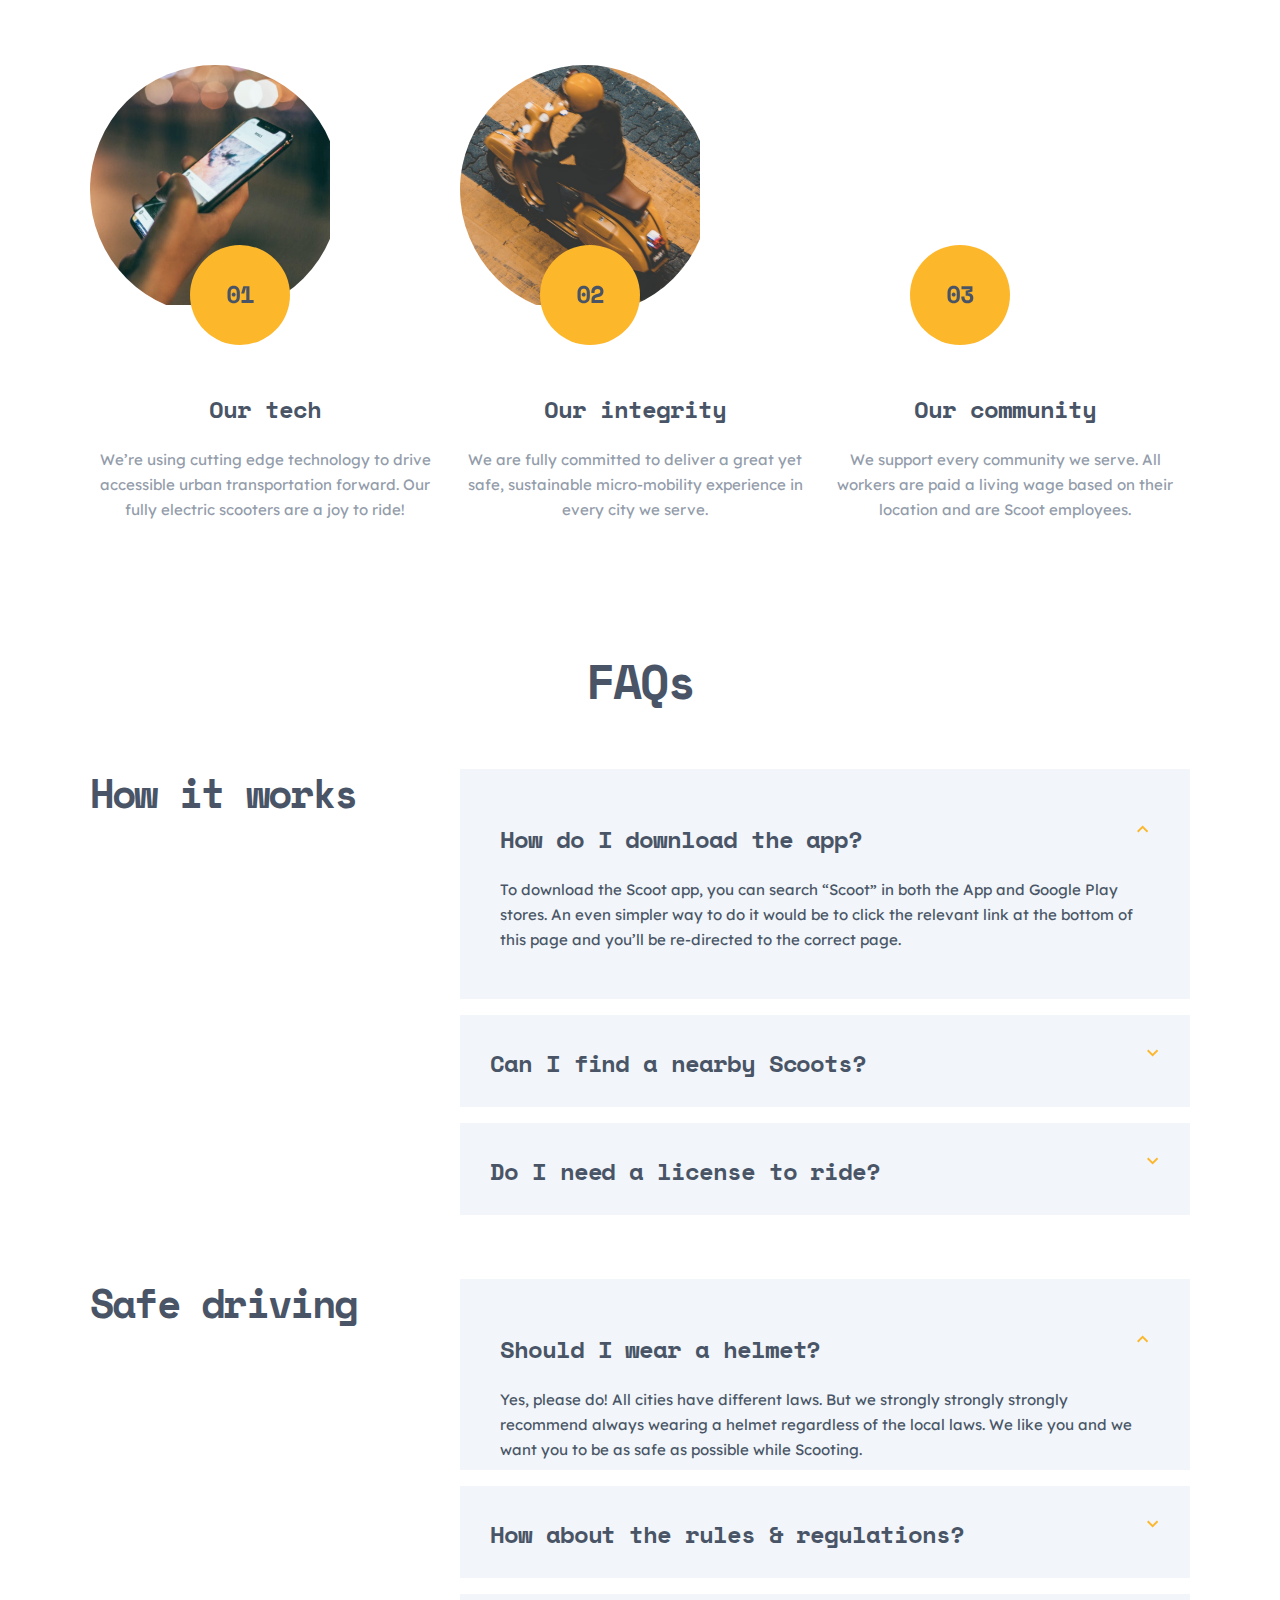
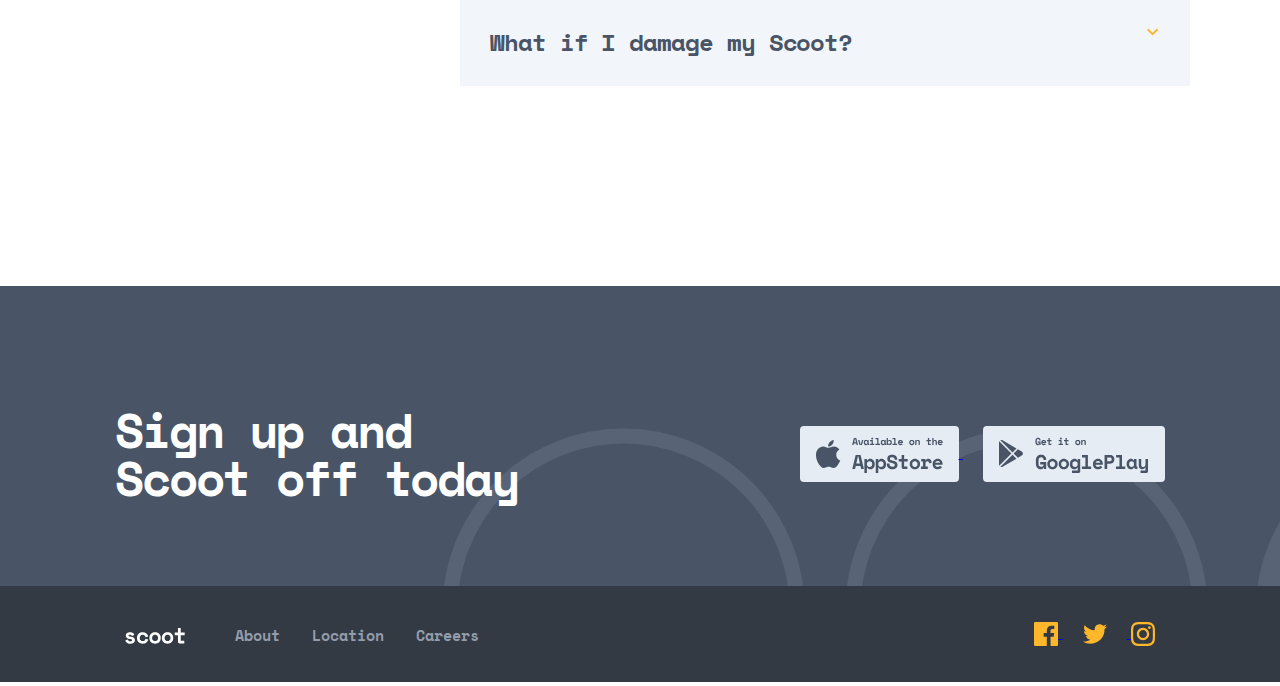
==== commit 64e605bb: "change name" ====
--- a/about.html
+++ b/about.html
@@ -24,7 +24,7 @@
     <div class="container header__container">
 
       <a class="scoot-logo-link" href="index.html">
-        <img class="scoot-logo" src="./images/scoot-logo.svg" alt="Scoot Logo" width="108" height="29">
+        <img class="scoot-logo" src="./images/scoot-logo.svg" alt="Scoot Logo" width="108" height="29" style="max-width:100%;height:auto;">
       </a>
 
 
--- a/css/main.min.css
+++ b/css/main.min.css
@@ -1 +1 @@
-*,*::before,*::after{box-sizing:border-box}.visually-hidden{position:absolute;width:1px;height:1px;margin:-1px;border:0;padding:0;clip:rect(0 0 0 0);overflow:hidden}body{font-family:"Arial","sans-serif";font-size:16px;line-height:1.5;margin:0;padding:0}.container{width:100%;max-width:1170px;padding:0 35px;margin:0 auto}img{max-width:100%;height:auto;vertical-align:middle}/*! normalize.css v8.0.1 | MIT License | github.com/necolas/normalize.css */html{line-height:1.15;-webkit-text-size-adjust:100%}body{margin:0}main{display:block}h1{font-size:2em;margin:.67em 0}hr{box-sizing:content-box;height:0;overflow:visible}pre{font-family:monospace,monospace;font-size:1em}a{background-color:transparent}abbr[title]{border-bottom:none;text-decoration:underline;-webkit-text-decoration:underline dotted;text-decoration:underline dotted}b,strong{font-weight:bolder}code,kbd,samp{font-family:monospace,monospace;font-size:1em}small{font-size:80%}sub,sup{font-size:75%;line-height:0;position:relative;vertical-align:baseline}sub{bottom:-0.25em}sup{top:-0.5em}img{border-style:none}button,input,optgroup,select,textarea{font-family:inherit;font-size:100%;line-height:1.15;margin:0}button,input{overflow:visible}button,select{text-transform:none}button,[type=button],[type=reset],[type=submit]{-webkit-appearance:button}button::-moz-focus-inner,[type=button]::-moz-focus-inner,[type=reset]::-moz-focus-inner,[type=submit]::-moz-focus-inner{border-style:none;padding:0}button:-moz-focusring,[type=button]:-moz-focusring,[type=reset]:-moz-focusring,[type=submit]:-moz-focusring{outline:1px dotted ButtonText}fieldset{padding:.35em .75em .625em}legend{box-sizing:border-box;color:inherit;display:table;max-width:100%;padding:0;white-space:normal}progress{vertical-align:baseline}textarea{overflow:auto}[type=checkbox],[type=radio]{box-sizing:border-box;padding:0}[type=number]::-webkit-inner-spin-button,[type=number]::-webkit-outer-spin-button{height:auto}[type=search]{-webkit-appearance:textfield;outline-offset:-2px}[type=search]::-webkit-search-decoration{-webkit-appearance:none}::-webkit-file-upload-button{-webkit-appearance:button;font:inherit}details{display:block}summary{display:list-item}template{display:none}[hidden]{display:none}@font-face{font-family:"Space Mono";font-style:normal;font-weight:400;src:local(""),url("../fonts/space-mono-v6-latin-regular.woff2") format("woff2"),url("../fonts/space-mono-v6-latin-regular.woff") format("woff")}@font-face{font-family:"Space Mono";font-style:normal;font-weight:700;src:local(""),url("../fonts/space-mono-v6-latin-700.woff2") format("woff2"),url("../fonts/space-mono-v6-latin-700.woff") format("woff")}@font-face{font-family:"Lexend Deca";font-style:normal;font-weight:400;src:local(""),url("../fonts/lexend-deca-v7-latin-regular.woff2") format("woff2"),url("../fonts/lexend-deca-v7-latin-regular.woff") format("woff")}.site-header{position:fixed;z-index:20;top:0;left:0;width:100%;background-color:#fff}.header__container{width:100%;max-width:1100px;height:100%;max-height:96px;align-items:center;padding:35px 0;display:flex}.scoot-logo-link{margin:0;padding:0;list-style-type:none;text-decoration:none}.scoot-logo{padding-right:60px}.site-nav{width:100%;display:flex;justify-content:space-between;align-items:center}.nav__list{margin:0;padding:0;list-style-type:none;text-decoration:none;display:flex}.navbar__item+.navbar__item{padding-left:32px}.navbar-link{margin:0;padding:0;list-style-type:none;text-decoration:none;height:25px;left:0%;right:81.53%;top:calc(50% - 25px/2);font-family:Space Mono;font-style:normal;font-weight:bold;font-size:15px;line-height:25px;color:#939caa}.navbar-link:hover{color:#fcb72b}.header-right-get-scootin{width:100%;max-width:185px;background-color:#fcb72b;padding:14px 39px;top:calc(50% - 25px/2);font-family:"Space Mono";font-style:normal;font-weight:bold;font-size:15px;line-height:25px;text-align:center;color:#fff;text-decoration:none;border:3px solid #fff}.header-right-get-scootin:hover{background-color:#fff;border-color:#fcb72b;color:#fcb72b}.hamburger-btn{display:none;background-color:transparent;border:none;cursor:pointer}.hamburger-btn .hamburger-exit{display:none}@media only screen and (max-width: 768px){.site-header{width:100%;max-width:768px;height:100%;max-height:96px}.header__container{width:100%;max-width:768px;height:100%;max-height:96px;display:flex;align-items:center;padding:35px 40px;justify-content:space-between}}@media only screen and (max-width: 603px){.hamburger-btn{display:block;order:-1;width:30px;height:20px;z-index:21;padding-left:10px}.site-nav{display:none;position:relative}.header--adaptive .site-nav{display:block;position:fixed;width:80%;height:100%}.site-header{width:100%;max-width:603px;height:100%;max-height:64px;display:flex;align-items:center;justify-content:space-between}.header__container{position:relative}.site-nav{position:absolute;top:0;bottom:0;z-index:10;display:none;width:256px;left:0px;top:96px;background-color:#333a44}.nav__list{flex-direction:column;text-align:center;width:89px;height:123px;left:32px;top:128px;padding-top:64px;padding-left:32px}.navbar__item{padding:0}.navbar__item:nth-child(1){padding-left:31px}.navbar__item+.navbar__item{padding-top:24px}.header-right-get-scootin{display:none}.header--adaptive .header-right-get-scootin{position:absolute;bottom:0;display:block;width:192px;height:53px;padding:auto;top:calc(50% - 25px/2);font-family:Space Mono;font-style:normal;font-weight:bold;font-size:15px;line-height:25px;text-align:center;color:#fff}.header--adaptive .hamburge-exit{display:block}.scoot-logo{align-items:center;padding:0 auto;order:1}}.hero{margin-top:96px}.hero__container{background-image:url(../../images/scooter-background.svg);background-repeat:no-repeat;padding:0;padding-bottom:100px;width:100%;max-width:1440px}.hero__h2{padding-top:50px;padding-left:180px;width:100%;max-width:700px;height:100%;max-height:112px;left:165px;top:249px;font-family:Space Mono;font-style:normal;font-weight:bold;font-size:56px;line-height:56px;letter-spacing:-2.5px;color:#fff}.hero__p{width:100%;max-width:405px;height:100%;max-height:100px;left:260px;top:401px;font-family:Lexend Deca;font-style:normal;font-weight:normal;font-size:15px;line-height:25px;color:#fff;padding-left:100px}.stick-word{display:flex;align-items:center;position:relative;padding-top:50px}.stick-word::before{display:inline-block;content:"";width:202.5px;height:15px;background-image:url(../images/hero-before-p.svg)}.stick-word::after{position:absolute;left:600px;top:105px;margin-left:100px;display:inline-block;content:"";width:450px;height:155px;background-image:url(../../images/hero-continuation-of-stick.svg);background-repeat:no-repeat}.hero-get-scootin{display:inline-block;margin-left:300px;margin-top:40px}@media only screen and (max-width: 1160px){.site-header{width:100%;max-width:1608px;height:100%;max-height:96px}.header-container{width:100%;max-width:1160px;height:100%;max-height:96px;display:flex;align-items:center;padding:35px 40px;justify-content:space-between}.hero{margin-top:96px}.hero__container{width:100%;max-width:1160px;height:100%;max-height:650px}.hero__h2{padding-top:100px;padding-left:50px;padding-bottom:50px;width:573px;height:112px;left:97px;top:233px;font-family:Space Mono;font-style:normal;font-weight:bold;font-size:56px;line-height:56px;text-align:center;letter-spacing:-2.5px;color:#fff}.stick-word .hero__p{padding:0 auto;width:573px;height:75px;left:97px;top:369px;font-family:Lexend Deca;font-style:normal;font-weight:normal;font-size:15px;line-height:25px;text-align:center;color:#fff}.stick-word::before{display:none;content:"";width:202.5px;height:15px;background-image:url(../images/hero-before-p.svg)}.stick-word::after{position:absolute;left:600px;top:57px;margin-left:100px;display:none;content:"";width:450px;height:155px;background-image:url(../../images/hero-continuation-of-stick.svg);background-repeat:no-repeat}.stick-word::before{position:absolute;left:-200px;top:205px;margin-left:100px;display:inline-block;content:"";width:450px;height:155px;background-image:url(../../images/hero-continuation-of-stick.svg);background-repeat:no-repeat}.hero-get-scootin{display:block;margin-left:250px;margin-top:50px}}@media only screen and (max-width: 768px){.site-header{width:100%;max-width:768px;height:100%;max-height:96px}.header-container{width:100%;max-width:768px;height:100%;max-height:96px;display:flex;align-items:center;padding:35px 40px;justify-content:space-between}.hero{margin-top:96px}.hero__container{width:100%;max-width:768px;height:100%;max-height:650px}.hero__h2{padding-top:100px;padding-left:50px;padding-bottom:50px;width:573px;height:112px;left:97px;top:233px;font-family:Space Mono;font-style:normal;font-weight:bold;font-size:56px;line-height:56px;text-align:center;letter-spacing:-2.5px;color:#fff}.stick-word .hero__p{padding:0 auto;width:573px;height:75px;left:97px;top:369px;font-family:Lexend Deca;font-style:normal;font-weight:normal;font-size:15px;line-height:25px;text-align:center;color:#fff}.stick-word::before{display:none;content:"";width:202.5px;height:15px;background-image:url(../images/hero-before-p.svg)}.stick-word::after{position:absolute;left:600px;top:57px;margin-left:100px;display:none;content:"";width:450px;height:155px;background-image:url(../../images/hero-continuation-of-stick.svg);background-repeat:no-repeat}.stick-word::before{position:absolute;left:-200px;top:205px;margin-left:100px;display:inline-block;content:"";width:450px;height:155px;background-image:url(../../images/hero-continuation-of-stick.svg);background-repeat:no-repeat}.hero-get-scootin{display:block;margin-left:250px;margin-top:50px}}@media only screen and (max-width: 603px){.site-header{width:100%;max-width:1608px;height:100%;max-height:96px}.header-container{width:100%;max-width:1160px;height:100%;max-height:96px;display:flex;align-items:center;padding:35px 40px;justify-content:space-between}.hero{margin-top:96px}.hero__container{width:100%;max-width:1160px;height:100%;max-height:650px}.hero__h2{padding-top:100px;padding-left:50px;padding-bottom:50px;width:573px;height:112px;left:97px;top:233px;font-family:Space Mono;font-style:normal;font-weight:bold;font-size:56px;line-height:56px;text-align:center;letter-spacing:-2.5px;color:#fff}.stick-word .hero__p{padding:0 auto;width:573px;height:75px;left:97px;top:369px;font-family:Lexend Deca;font-style:normal;font-weight:normal;font-size:15px;line-height:25px;text-align:center;color:#fff}.stick-word::before{display:none;content:"";width:202.5px;height:15px;background-image:url(../images/hero-before-p.svg)}.stick-word::after{position:absolute;left:600px;top:57px;margin-left:100px;display:none;content:"";width:450px;height:155px;background-image:url(../../images/hero-continuation-of-stick.svg);background-repeat:no-repeat}.stick-word::before{position:absolute;left:-200px;top:205px;margin-left:100px;display:inline-block;content:"";width:450px;height:155px;background-image:url(../../images/hero-continuation-of-stick.svg);background-repeat:no-repeat}.hero-get-scootin{display:block;margin-left:250px;margin-top:50px}}.first-section__container{padding:40px 20px;position:relative}.first-section__list{margin:0;padding:0;list-style-type:none;text-decoration:none;display:flex;flex-wrap:wrap}.first-section__container::before{position:absolute;left:-50px;top:80px;display:block;content:"";width:900px;height:20px;background-color:#e5ecf4;display:flex;z-index:5}.first-section__list-item{display:block;z-index:10}.first-section__list-item+.first-section__list-item{padding-left:30px}.first-section__list-item__h3{width:350px;height:28px;left:165px;top:1042px;font-family:Space Mono;font-style:normal;font-weight:bold;font-size:24px;line-height:28px;letter-spacing:-1.07143px;color:#495567}.cellphone-logo::before{display:block;content:"";width:100px;height:100px;background-color:#fcb72b;border-radius:50%;background-image:url(../images/cellphone.svg);background-repeat:no-repeat;background-position:center}.pick-your-scooter::before{display:block;content:"";width:100px;height:100px;background-color:#fcb72b;border-radius:50%;background-image:url(../images/scooter-moto.svg);background-repeat:no-repeat;background-position:center}.enjoy-the-ride::before{display:block;content:"";width:100px;height:100px;background-color:#fcb72b;border-radius:50%;background-image:url(../../images/enjoy-the-ride.svg);background-repeat:no-repeat;background-position:center}.first-section__list-item__p{width:350px;height:100px;left:165px;top:1097px;font-family:Lexend Deca;font-style:normal;font-weight:normal;font-size:15px;line-height:25px;color:#939caa}.second-section{position:relative}.second-section__container{overflow:hidden}.second-section__list{margin:0;padding:0;list-style-type:none;text-decoration:none}.second-section__list-item{display:flex;margin-top:160px}.second-section__list-item:nth-child(2n+1)::before{order:1}.second-section__words{margin:0 auto}.person-img::before{display:inline-block;content:"";width:450px;height:450px;border-radius:50%;background-image:url(../../images/second-section-person.svg);background-repeat:no-repeat}.street-img::before{display:inline-block;content:"";width:450px;height:450px;border-radius:50%;background-image:url(../../images/second-section-street.svg);background-repeat:no-repeat}.pocket-img::before{display:inline-block;content:"";width:450px;height:450px;border-radius:50%;background-image:url(../../images/second-section-pocket.svg);background-repeat:no-repeat}.second-section__h2{width:445px;height:96px;left:165px;top:1463px;font-family:Space Mono;font-style:normal;font-weight:bold;font-size:48px;line-height:48px;letter-spacing:-2.14286px;color:#495567}.second-section__p{width:445px;height:100px;left:830px;top:2188px;font-family:Lexend Deca;font-style:normal;font-weight:normal;font-size:15px;line-height:25px;color:#939caa}.second-section__get-scootin{margin:0}.sign-up{margin-top:200px;background-image:url(../images/sign-up-background.svg);background-repeat:no-repeat;background-size:1440px 300px;width:100%}.sign-up__container{width:100%;max-width:1440px;height:100%;max-height:300px}.sign-up__content{display:flex;justify-content:space-between;align-items:center;padding:80px}.sign-up__h2{width:415px;height:96px;font-family:Space Mono;font-style:normal;font-weight:bold;font-size:48px;line-height:48px;letter-spacing:-2.14286px;color:#fff;margin-right:20px}.googleplay-img{padding-left:20px}.site-footer{width:100%;max-width:1440px;height:100%;max-height:96px;background:#333a44}.footer__content{padding:35px;display:flex;justify-content:space-between}.footer__nav-bar{padding:0;margin:0;display:flex;align-items:center}.footer-img{width:110px;height:30px;padding-right:50px}.footer__nav-list{margin:0;padding:0;list-style-type:none;text-decoration:none;display:flex}.footer__navbar-item+.footer__navbar-item{padding-left:32px}.footer__navbar-link{height:25px;left:31.33%;right:38.96%;top:calc(50% - 25px/2);font-family:Space Mono;font-style:normal;font-weight:bold;font-size:15px;line-height:25px;color:#939caa;margin:0;padding:0;list-style-type:none;text-decoration:none}.footer__navbar-link:hover{color:#fcb72b}.twitter-img{padding:0 20px}.about-hero{background-image:url(../../images/about-hero-background.svg);background-repeat:no-repeat;background-size:1440px 200px}.about-hero__container{padding-right:0;margin-right:0}.hero-content{padding-top:50px;display:flex;text-align:center;justify-content:space-between}.about-h2-link{margin:0;padding:0;list-style-type:none;text-decoration:none}.hero-h2{height:56px;left:11.46%;right:77.29%;top:calc(50% - 56px/2);font-family:Space Mono;font-style:normal;font-weight:bold;font-size:56px;line-height:56px;letter-spacing:-2.5px;color:#fff}.second-section{position:relative}.second-section__container{overflow:hidden}.second-section__list{margin:0;padding:0;list-style-type:none;text-decoration:none}.second-section__list-item{display:flex;margin-top:160px}.second-section__list-item:nth-child(1)::before{order:1}.second-section__words{margin:0 auto}.person-img::before{display:inline-block;content:"";width:450px;height:450px;border-radius:50%;background-image:url(../../images/about-first-section-first.svg);background-repeat:no-repeat}.street-img::before{display:inline-block;content:"";width:450px;height:450px;border-radius:50%;background-image:url(../../images/about-first-section-train.svg);background-repeat:no-repeat}.second-section__h2{width:445px;height:96px;left:165px;top:1463px;font-family:Space Mono;font-style:normal;font-weight:bold;font-size:48px;line-height:48px;letter-spacing:-2.14286px;color:#495567}.second-section__p{width:445px;height:100px;left:830px;top:2188px;font-family:Lexend Deca;font-style:normal;font-weight:normal;font-size:15px;line-height:25px;color:#939caa}.second-section__get-scootin{margin:0}.our-values{margin-top:50px}.our-values__h2{margin:0 auto;width:540px;height:48px;left:450px;top:1546px;font-family:Space Mono;font-style:normal;font-weight:bold;font-size:48px;line-height:48px;text-align:center;letter-spacing:-2.14286px;color:#495567;margin-bottom:100px}.values__list{margin:0;padding:0;list-style-type:none;text-decoration:none;display:flex;margin-top:30px;position:relative}.values__list-item{margin:0}.values__list-item+.values__list-item{padding-left:20px}.values-list__h3{width:350px;height:28px;left:165px;top:2024px;font-family:Space Mono;font-style:normal;font-weight:bold;font-size:24px;line-height:28px;text-align:center;letter-spacing:-1.07143px;color:#495567;margin-top:80px}.values-list__p{width:350px;height:75px;left:165px;top:2079px;font-family:Lexend Deca;font-style:normal;font-weight:normal;font-size:15px;line-height:25px;text-align:center;color:#939caa}.psedo-one::before{display:block;content:"";width:250px;height:250px;border-radius:50%;background-image:url(../images/about-values-first.svg);background-repeat:no-repeat}.psedo-two::before{display:block;content:"";width:250px;height:250px;border-radius:50%;background-image:url(../images/about-values-second.svg);background-repeat:no-repeat}.psedo-three::before{display:block;content:"";width:250px;height:250px;border-radius:50%;background-image:url(../images/about-values-third.svg);background-repeat:no-repeat}.values__list-item{position:relative}.psedo-one::after{position:absolute;top:180px;left:100px;display:inline-block;content:"";width:100px;height:100px;background-color:#fcb72b;border-radius:50%;background-image:url(../images/01.svg);background-repeat:no-repeat;background-position:center}.psedo-two::after{position:absolute;top:180px;left:100px;display:inline-block;content:"";width:100px;height:100px;background-color:#fcb72b;border-radius:50%;background-image:url(../images/02.svg);background-repeat:no-repeat;background-position:center}.psedo-three::after{position:absolute;top:180px;left:100px;display:inline-block;content:"";width:100px;height:100px;background-color:#fcb72b;border-radius:50%;background-image:url(../images/03.svg);background-repeat:no-repeat;background-position:center}.faqs-section{margin-top:120px}.faqs-h2{width:540px;height:48px;left:450px;top:2274px;font-family:Space Mono;font-style:normal;font-weight:bold;font-size:48px;line-height:48px;text-align:center;letter-spacing:-2.14286px;color:#495567;margin:0 auto;margin-bottom:64px}.faqs-top{display:flex;justify-content:space-between}.faqs-top__h3{width:350px;height:48px;left:165px;top:2386px;font-family:Space Mono;font-style:normal;font-weight:bold;font-size:40px;line-height:48px;letter-spacing:-1.78571px;color:#495567;margin:0}.top-directed-img{width:16px;height:8px}.how-download{width:730px;left:545px;top:2386px;background-color:#f2f5f9;padding:32px 40px}.how-download:hover{background-color:#fff4df}.how-download__h3{height:28px;left:0%;right:45.23%;top:calc(50% - 28px/2);font-family:Space Mono;font-style:normal;font-weight:bold;font-size:24px;line-height:28px;letter-spacing:-1.07143px;color:#495567;display:flex;justify-content:space-between}.how-download__p{width:650px;height:75px;left:585px;top:2470px;font-family:Lexend Deca;font-style:normal;font-weight:normal;font-size:15px;line-height:25px;color:#495567}.how-find{margin-top:16px;width:730px;height:92px;left:545px;top:2593px;background-color:#f2f5f9;padding-left:40px;padding:10px 30px}.how-find:hover{background-color:#fff4df}.how-find__h3{height:28px;left:0%;right:45.23%;top:calc(50% - 28px/2);font-family:Space Mono;font-style:normal;font-weight:bold;font-size:24px;line-height:28px;letter-spacing:-1.07143px;color:#495567;display:flex;justify-content:space-between}.how-need{margin-top:16px;width:730px;height:92px;left:545px;top:2701px;background-color:#f2f5f9;padding-left:40px;padding:10px 30px}.how-need:hover{background-color:#fff4df}.how-need__h3{height:28px;left:0%;right:41.08%;top:calc(50% - 28px/2);font-family:Space Mono;font-style:normal;font-weight:bold;font-size:24px;line-height:28px;letter-spacing:-1.07143px;color:#495567;display:flex;justify-content:space-between}.faqs-bottom{display:flex;justify-content:space-between;margin-top:64px}.faqs-bottom__h3{width:350px;height:48px;left:165px;top:2857px;font-family:Space Mono;font-style:normal;font-weight:bold;font-size:40px;line-height:48px;letter-spacing:-1.78571px;color:#495567;margin:0}.how-wear{width:730px;height:191px;left:545px;top:2857px;background:#f2f5f9;padding:32px 40px}.how-wear:hover{background-color:#fff4df}.how-wear__h3{height:28px;left:0%;right:51.54%;top:calc(50% - 28px/2);font-family:Space Mono;font-style:normal;font-weight:bold;font-size:24px;line-height:28px;letter-spacing:-1.07143px;color:#495567;display:flex;justify-content:space-between}.how-wear__p{width:650px;height:75px;left:585px;top:2941px;font-family:Lexend Deca;font-style:normal;font-weight:normal;font-size:15px;line-height:25px;color:#495567}.how-about{margin-top:16px;width:730px;height:92px;left:545px;top:3064px;background-color:#f2f5f9;padding-left:40px;padding:10px 30px}.how-about:hover{background-color:#fff4df}.how-about__h3{height:28px;left:0%;right:28.46%;top:calc(50% - 28px/2);font-family:Space Mono;font-style:normal;font-weight:bold;font-size:24px;line-height:28px;letter-spacing:-1.07143px;color:#495567;display:flex;justify-content:space-between}.how-if{margin-top:16px;width:730px;height:92px;left:545px;top:3172px;background-color:#f2f5f9;padding-left:40px;padding:10px 30px}.how-if:hover{background-color:#fff4df}.how-if__h3{height:28px;left:0%;right:45.23%;top:calc(50% - 28px/2);font-family:Space Mono;font-style:normal;font-weight:bold;font-size:24px;line-height:28px;letter-spacing:-1.07143px;color:#495567;display:flex;justify-content:space-between}.about-sign-up{margin-top:200px;background-image:url(../images/sign-up-background.svg);background-repeat:no-repeat;background-size:1440px 300px;width:100%}/*# sourceMappingURL=main.min.css.map */+*,*::before,*::after{box-sizing:border-box}.visually-hidden{position:absolute;width:1px;height:1px;margin:-1px;border:0;padding:0;clip:rect(0 0 0 0);overflow:hidden}body{font-family:"Arial","sans-serif";font-size:16px;line-height:1.5;margin:0;padding:0}.container{width:100%;max-width:1170px;padding:0 35px;margin:0 auto}img{max-width:100%;height:auto;vertical-align:middle}/*! normalize.css v8.0.1 | MIT License | github.com/necolas/normalize.css */html{line-height:1.15;-webkit-text-size-adjust:100%}body{margin:0}main{display:block}h1{font-size:2em;margin:.67em 0}hr{box-sizing:content-box;height:0;overflow:visible}pre{font-family:monospace,monospace;font-size:1em}a{background-color:transparent}abbr[title]{border-bottom:none;text-decoration:underline;-webkit-text-decoration:underline dotted;text-decoration:underline dotted}b,strong{font-weight:bolder}code,kbd,samp{font-family:monospace,monospace;font-size:1em}small{font-size:80%}sub,sup{font-size:75%;line-height:0;position:relative;vertical-align:baseline}sub{bottom:-0.25em}sup{top:-0.5em}img{border-style:none}button,input,optgroup,select,textarea{font-family:inherit;font-size:100%;line-height:1.15;margin:0}button,input{overflow:visible}button,select{text-transform:none}button,[type=button],[type=reset],[type=submit]{-webkit-appearance:button}button::-moz-focus-inner,[type=button]::-moz-focus-inner,[type=reset]::-moz-focus-inner,[type=submit]::-moz-focus-inner{border-style:none;padding:0}button:-moz-focusring,[type=button]:-moz-focusring,[type=reset]:-moz-focusring,[type=submit]:-moz-focusring{outline:1px dotted ButtonText}fieldset{padding:.35em .75em .625em}legend{box-sizing:border-box;color:inherit;display:table;max-width:100%;padding:0;white-space:normal}progress{vertical-align:baseline}textarea{overflow:auto}[type=checkbox],[type=radio]{box-sizing:border-box;padding:0}[type=number]::-webkit-inner-spin-button,[type=number]::-webkit-outer-spin-button{height:auto}[type=search]{-webkit-appearance:textfield;outline-offset:-2px}[type=search]::-webkit-search-decoration{-webkit-appearance:none}::-webkit-file-upload-button{-webkit-appearance:button;font:inherit}details{display:block}summary{display:list-item}template{display:none}[hidden]{display:none}@font-face{font-family:"Space Mono";font-style:normal;font-weight:400;src:local(""),url("../fonts/space-mono-v6-latin-regular.woff2") format("woff2"),url("../fonts/space-mono-v6-latin-regular.woff") format("woff")}@font-face{font-family:"Space Mono";font-style:normal;font-weight:700;src:local(""),url("../fonts/space-mono-v6-latin-700.woff2") format("woff2"),url("../fonts/space-mono-v6-latin-700.woff") format("woff")}@font-face{font-family:"Lexend Deca";font-style:normal;font-weight:400;src:local(""),url("../fonts/lexend-deca-v7-latin-regular.woff2") format("woff2"),url("../fonts/lexend-deca-v7-latin-regular.woff") format("woff")}.site-header{position:fixed;z-index:20;top:0;left:0;width:100%;background-color:#fff}.header__container{width:100%;max-width:1100px;height:100%;max-height:96px;align-items:center;padding:35px 0;display:flex}.scoot-logo-link{margin:0;padding:0;list-style-type:none;text-decoration:none}.scoot-logo{margin-right:60px}.site-nav{width:100%;display:flex;justify-content:space-between;align-items:center}.nav__list{margin:0;padding:0;list-style-type:none;text-decoration:none;display:flex}.navbar__item+.navbar__item{padding-left:32px}.navbar-link{margin:0;padding:0;list-style-type:none;text-decoration:none;height:25px;left:0%;right:81.53%;top:calc(50% - 25px/2);font-family:Space Mono;font-style:normal;font-weight:bold;font-size:15px;line-height:25px;color:#939caa}.navbar-link:hover{color:#fcb72b}.header-right-get-scootin{width:100%;max-width:185px;background-color:#fcb72b;padding:14px 39px;top:calc(50% - 25px/2);font-family:"Space Mono";font-style:normal;font-weight:bold;font-size:15px;line-height:25px;text-align:center;color:#fff;text-decoration:none;border:3px solid #fff}.header-right-get-scootin:hover{background-color:#fff;border-color:#fcb72b;color:#fcb72b}.hamburger-btn{display:none;background-color:transparent;border:none;cursor:pointer}.hamburger-btn .hamburger-exit{display:none}@media only screen and (max-width: 768px){.site-header{width:100%;max-width:768px;height:100%;max-height:96px}.header__container{width:100%;max-width:768px;height:100%;max-height:96px;display:flex;align-items:center;padding:35px 40px;justify-content:space-between}}@media only screen and (max-width: 603px){.hamburger-btn{display:block;order:-1;width:30px;height:20px;z-index:21;padding-left:10px}.site-nav{display:none;position:relative}.header--adaptive .site-nav{display:block;position:fixed;width:80%;height:100%}.site-header{width:100%;max-width:603px;height:100%;max-height:64px;display:flex;align-items:center;justify-content:space-between}.header__container{position:relative}.site-nav{position:absolute;top:0;bottom:0;z-index:10;display:none;width:256px;left:0px;top:96px;background-color:#333a44}.nav__list{flex-direction:column;text-align:center;width:89px;height:123px;left:32px;top:128px;padding-top:64px;padding-left:32px}.navbar__item{padding:0}.navbar__item:nth-child(1){padding-left:31px}.navbar__item+.navbar__item{padding-top:24px}.header-right-get-scootin{display:none}.header--adaptive .header-right-get-scootin{position:absolute;bottom:0;display:block;width:192px;height:53px;padding:auto;top:calc(50% - 25px/2);font-family:Space Mono;font-style:normal;font-weight:bold;font-size:15px;line-height:25px;text-align:center;color:#fff}.header--adaptive .hamburge-exit{display:block}.scoot-logo{align-items:center;padding:0 auto;order:1}}.hero{margin-top:96px}.hero__container{background-image:url(../../images/scooter-background.svg);background-repeat:no-repeat;padding:0;padding-bottom:100px;width:100%;max-width:1440px}.hero__h2{padding-top:50px;padding-left:180px;width:100%;max-width:700px;height:100%;max-height:112px;left:165px;top:249px;font-family:Space Mono;font-style:normal;font-weight:bold;font-size:56px;line-height:56px;letter-spacing:-2.5px;color:#fff}.hero__p{width:100%;max-width:405px;height:100%;max-height:100px;left:260px;top:401px;font-family:Lexend Deca;font-style:normal;font-weight:normal;font-size:15px;line-height:25px;color:#fff;padding-left:100px}.stick-word{display:flex;align-items:center;position:relative;padding-top:50px}.stick-word::before{display:inline-block;content:"";width:202.5px;height:15px;background-image:url(../images/hero-before-p.svg)}.stick-word::after{position:absolute;left:600px;top:105px;margin-left:100px;display:inline-block;content:"";width:450px;height:155px;background-image:url(../../images/hero-continuation-of-stick.svg);background-repeat:no-repeat}.hero-get-scootin{display:inline-block;margin-left:300px;margin-top:40px}@media only screen and (max-width: 1160px){.site-header{width:100%;max-width:1608px;height:100%;max-height:96px}.header-container{width:100%;max-width:1160px;height:100%;max-height:96px;display:flex;align-items:center;padding:35px 40px;justify-content:space-between}.hero{margin-top:96px}.hero__container{width:100%;max-width:1160px;height:100%;max-height:650px}.hero__h2{padding-top:100px;padding-left:50px;padding-bottom:50px;width:573px;height:112px;left:97px;top:233px;font-family:Space Mono;font-style:normal;font-weight:bold;font-size:56px;line-height:56px;text-align:center;letter-spacing:-2.5px;color:#fff}.stick-word .hero__p{padding:0 auto;width:573px;height:75px;left:97px;top:369px;font-family:Lexend Deca;font-style:normal;font-weight:normal;font-size:15px;line-height:25px;text-align:center;color:#fff}.stick-word::before{display:none;content:"";width:202.5px;height:15px;background-image:url(../images/hero-before-p.svg)}.stick-word::after{position:absolute;left:600px;top:57px;margin-left:100px;display:none;content:"";width:450px;height:155px;background-image:url(../../images/hero-continuation-of-stick.svg);background-repeat:no-repeat}.stick-word::before{position:absolute;left:-200px;top:205px;margin-left:100px;display:inline-block;content:"";width:450px;height:155px;background-image:url(../../images/hero-continuation-of-stick.svg);background-repeat:no-repeat}.hero-get-scootin{display:block;margin-left:250px;margin-top:50px}}@media only screen and (max-width: 768px){.site-header{width:100%;max-width:768px;height:100%;max-height:96px}.header-container{width:100%;max-width:768px;height:100%;max-height:96px;display:flex;align-items:center;padding:35px 40px;justify-content:space-between}.hero{margin-top:96px}.hero__container{width:100%;max-width:768px;height:100%;max-height:650px}.hero__h2{padding-top:100px;padding-left:50px;padding-bottom:50px;width:573px;height:112px;left:97px;top:233px;font-family:Space Mono;font-style:normal;font-weight:bold;font-size:56px;line-height:56px;text-align:center;letter-spacing:-2.5px;color:#fff}.stick-word .hero__p{padding:0 auto;width:573px;height:75px;left:97px;top:369px;font-family:Lexend Deca;font-style:normal;font-weight:normal;font-size:15px;line-height:25px;text-align:center;color:#fff}.stick-word::before{display:none;content:"";width:202.5px;height:15px;background-image:url(../images/hero-before-p.svg)}.stick-word::after{position:absolute;left:600px;top:57px;margin-left:100px;display:none;content:"";width:450px;height:155px;background-image:url(../../images/hero-continuation-of-stick.svg);background-repeat:no-repeat}.stick-word::before{position:absolute;left:-200px;top:205px;margin-left:100px;display:inline-block;content:"";width:450px;height:155px;background-image:url(../../images/hero-continuation-of-stick.svg);background-repeat:no-repeat}.hero-get-scootin{display:block;margin-left:250px;margin-top:50px}}@media only screen and (max-width: 603px){.site-header{width:100%;max-width:1608px;height:100%;max-height:96px}.header-container{width:100%;max-width:1160px;height:100%;max-height:96px;display:flex;align-items:center;padding:35px 40px;justify-content:space-between}.hero{margin-top:96px}.hero__container{width:100%;max-width:1160px;height:100%;max-height:650px}.hero__h2{padding-top:100px;padding-left:50px;padding-bottom:50px;width:573px;height:112px;left:97px;top:233px;font-family:Space Mono;font-style:normal;font-weight:bold;font-size:56px;line-height:56px;text-align:center;letter-spacing:-2.5px;color:#fff}.stick-word .hero__p{padding:0 auto;width:573px;height:75px;left:97px;top:369px;font-family:Lexend Deca;font-style:normal;font-weight:normal;font-size:15px;line-height:25px;text-align:center;color:#fff}.stick-word::before{display:none;content:"";width:202.5px;height:15px;background-image:url(../images/hero-before-p.svg)}.stick-word::after{position:absolute;left:600px;top:57px;margin-left:100px;display:none;content:"";width:450px;height:155px;background-image:url(../../images/hero-continuation-of-stick.svg);background-repeat:no-repeat}.stick-word::before{position:absolute;left:-200px;top:205px;margin-left:100px;display:inline-block;content:"";width:450px;height:155px;background-image:url(../../images/hero-continuation-of-stick.svg);background-repeat:no-repeat}.hero-get-scootin{display:block;margin-left:250px;margin-top:50px}}.first-section__container{padding:40px 20px;position:relative}.first-section__list{margin:0;padding:0;list-style-type:none;text-decoration:none;display:flex;flex-wrap:wrap}.first-section__container::before{position:absolute;left:-50px;top:80px;display:block;content:"";width:900px;height:20px;background-color:#e5ecf4;display:flex;z-index:5}.first-section__list-item{display:block;z-index:10}.first-section__list-item+.first-section__list-item{padding-left:30px}.first-section__list-item__h3{width:350px;height:28px;left:165px;top:1042px;font-family:Space Mono;font-style:normal;font-weight:bold;font-size:24px;line-height:28px;letter-spacing:-1.07143px;color:#495567}.cellphone-logo::before{display:block;content:"";width:100px;height:100px;background-color:#fcb72b;border-radius:50%;background-image:url(../images/cellphone.svg);background-repeat:no-repeat;background-position:center}.pick-your-scooter::before{display:block;content:"";width:100px;height:100px;background-color:#fcb72b;border-radius:50%;background-image:url(../images/scooter-moto.svg);background-repeat:no-repeat;background-position:center}.enjoy-the-ride::before{display:block;content:"";width:100px;height:100px;background-color:#fcb72b;border-radius:50%;background-image:url(../../images/enjoy-the-ride.svg);background-repeat:no-repeat;background-position:center}.first-section__list-item__p{width:350px;height:100px;left:165px;top:1097px;font-family:Lexend Deca;font-style:normal;font-weight:normal;font-size:15px;line-height:25px;color:#939caa}.second-section{position:relative}.second-section__container{overflow:hidden}.second-section__list{margin:0;padding:0;list-style-type:none;text-decoration:none}.second-section__list-item{display:flex;margin-top:160px}.second-section__list-item:nth-child(2n+1)::before{order:1}.second-section__words{margin:0 auto}.person-img::before{display:inline-block;content:"";width:450px;height:450px;border-radius:50%;background-image:url(../../images/second-section-person.svg);background-repeat:no-repeat}.street-img::before{display:inline-block;content:"";width:450px;height:450px;border-radius:50%;background-image:url(../../images/second-section-street.svg);background-repeat:no-repeat}.pocket-img::before{display:inline-block;content:"";width:450px;height:450px;border-radius:50%;background-image:url(../../images/second-section-pocket.svg);background-repeat:no-repeat}.second-section__h2{width:445px;height:96px;left:165px;top:1463px;font-family:Space Mono;font-style:normal;font-weight:bold;font-size:48px;line-height:48px;letter-spacing:-2.14286px;color:#495567}.second-section__p{width:445px;height:100px;left:830px;top:2188px;font-family:Lexend Deca;font-style:normal;font-weight:normal;font-size:15px;line-height:25px;color:#939caa}.second-section__get-scootin{margin:0}.sign-up{margin-top:200px;background-image:url(../images/sign-up-background.svg);background-repeat:no-repeat;background-size:1440px 300px;width:100%}.sign-up__container{width:100%;max-width:1440px;height:100%;max-height:300px}.sign-up__content{display:flex;justify-content:space-between;align-items:center;padding:80px}.sign-up__h2{width:415px;height:96px;font-family:Space Mono;font-style:normal;font-weight:bold;font-size:48px;line-height:48px;letter-spacing:-2.14286px;color:#fff;margin-right:20px}.googleplay-img{padding-left:20px}.site-footer{width:100%;max-width:1440px;height:100%;max-height:96px;background:#333a44}.footer__content{padding:35px;display:flex;justify-content:space-between}.footer__nav-bar{padding:0;margin:0;display:flex;align-items:center}.footer-img{width:110px;height:30px;padding-right:50px}.footer__nav-list{margin:0;padding:0;list-style-type:none;text-decoration:none;display:flex}.footer__navbar-item+.footer__navbar-item{padding-left:32px}.footer__navbar-link{height:25px;left:31.33%;right:38.96%;top:calc(50% - 25px/2);font-family:Space Mono;font-style:normal;font-weight:bold;font-size:15px;line-height:25px;color:#939caa;margin:0;padding:0;list-style-type:none;text-decoration:none}.footer__navbar-link:hover{color:#fcb72b}.twitter-img{padding:0 20px}.about-hero{background-image:url(../../images/about-hero-background.svg);background-repeat:no-repeat;background-size:1440px 200px}.about-hero__container{padding-right:0;margin-right:0}.hero-content{padding-top:50px;display:flex;text-align:center;justify-content:space-between}.about-h2-link{margin:0;padding:0;list-style-type:none;text-decoration:none}.hero-h2{height:56px;left:11.46%;right:77.29%;top:calc(50% - 56px/2);font-family:Space Mono;font-style:normal;font-weight:bold;font-size:56px;line-height:56px;letter-spacing:-2.5px;color:#fff}.second-section{position:relative}.second-section__container{overflow:hidden}.second-section__list{margin:0;padding:0;list-style-type:none;text-decoration:none}.second-section__list-item{display:flex;margin-top:160px}.second-section__list-item:nth-child(1)::before{order:1}.second-section__words{margin:0 auto}.person-img::before{display:inline-block;content:"";width:450px;height:450px;border-radius:50%;background-image:url(../../images/about-first-section-first.svg);background-repeat:no-repeat}.street-img::before{display:inline-block;content:"";width:450px;height:450px;border-radius:50%;background-image:url(../../images/about-first-section-train.svg);background-repeat:no-repeat}.second-section__h2{width:445px;height:96px;left:165px;top:1463px;font-family:Space Mono;font-style:normal;font-weight:bold;font-size:48px;line-height:48px;letter-spacing:-2.14286px;color:#495567}.second-section__p{width:445px;height:100px;left:830px;top:2188px;font-family:Lexend Deca;font-style:normal;font-weight:normal;font-size:15px;line-height:25px;color:#939caa}.second-section__get-scootin{margin:0}.our-values{margin-top:50px}.our-values__h2{margin:0 auto;width:540px;height:48px;left:450px;top:1546px;font-family:Space Mono;font-style:normal;font-weight:bold;font-size:48px;line-height:48px;text-align:center;letter-spacing:-2.14286px;color:#495567;margin-bottom:100px}.values__list{margin:0;padding:0;list-style-type:none;text-decoration:none;display:flex;margin-top:30px;position:relative}.values__list-item{margin:0}.values__list-item+.values__list-item{padding-left:20px}.values-list__h3{width:350px;height:28px;left:165px;top:2024px;font-family:Space Mono;font-style:normal;font-weight:bold;font-size:24px;line-height:28px;text-align:center;letter-spacing:-1.07143px;color:#495567;margin-top:80px}.values-list__p{width:350px;height:75px;left:165px;top:2079px;font-family:Lexend Deca;font-style:normal;font-weight:normal;font-size:15px;line-height:25px;text-align:center;color:#939caa}.psedo-one::before{display:block;content:"";width:250px;height:250px;border-radius:50%;background-image:url(../images/about-values-first.svg);background-repeat:no-repeat}.psedo-two::before{display:block;content:"";width:250px;height:250px;border-radius:50%;background-image:url(../images/about-values-second.svg);background-repeat:no-repeat}.psedo-three::before{display:block;content:"";width:250px;height:250px;border-radius:50%;background-image:url(../images/about-values-third.svg);background-repeat:no-repeat}.values__list-item{position:relative}.psedo-one::after{position:absolute;top:180px;left:100px;display:inline-block;content:"";width:100px;height:100px;background-color:#fcb72b;border-radius:50%;background-image:url(../images/01.svg);background-repeat:no-repeat;background-position:center}.psedo-two::after{position:absolute;top:180px;left:100px;display:inline-block;content:"";width:100px;height:100px;background-color:#fcb72b;border-radius:50%;background-image:url(../images/02.svg);background-repeat:no-repeat;background-position:center}.psedo-three::after{position:absolute;top:180px;left:100px;display:inline-block;content:"";width:100px;height:100px;background-color:#fcb72b;border-radius:50%;background-image:url(../images/03.svg);background-repeat:no-repeat;background-position:center}.faqs-section{margin-top:120px}.faqs-h2{width:540px;height:48px;left:450px;top:2274px;font-family:Space Mono;font-style:normal;font-weight:bold;font-size:48px;line-height:48px;text-align:center;letter-spacing:-2.14286px;color:#495567;margin:0 auto;margin-bottom:64px}.faqs-top{display:flex;justify-content:space-between}.faqs-top__h3{width:350px;height:48px;left:165px;top:2386px;font-family:Space Mono;font-style:normal;font-weight:bold;font-size:40px;line-height:48px;letter-spacing:-1.78571px;color:#495567;margin:0}.top-directed-img{width:16px;height:8px}.how-download{width:730px;left:545px;top:2386px;background-color:#f2f5f9;padding:32px 40px}.how-download:hover{background-color:#fff4df}.how-download__h3{height:28px;left:0%;right:45.23%;top:calc(50% - 28px/2);font-family:Space Mono;font-style:normal;font-weight:bold;font-size:24px;line-height:28px;letter-spacing:-1.07143px;color:#495567;display:flex;justify-content:space-between}.how-download__p{width:650px;height:75px;left:585px;top:2470px;font-family:Lexend Deca;font-style:normal;font-weight:normal;font-size:15px;line-height:25px;color:#495567}.how-find{margin-top:16px;width:730px;height:92px;left:545px;top:2593px;background-color:#f2f5f9;padding-left:40px;padding:10px 30px}.how-find:hover{background-color:#fff4df}.how-find__h3{height:28px;left:0%;right:45.23%;top:calc(50% - 28px/2);font-family:Space Mono;font-style:normal;font-weight:bold;font-size:24px;line-height:28px;letter-spacing:-1.07143px;color:#495567;display:flex;justify-content:space-between}.how-need{margin-top:16px;width:730px;height:92px;left:545px;top:2701px;background-color:#f2f5f9;padding-left:40px;padding:10px 30px}.how-need:hover{background-color:#fff4df}.how-need__h3{height:28px;left:0%;right:41.08%;top:calc(50% - 28px/2);font-family:Space Mono;font-style:normal;font-weight:bold;font-size:24px;line-height:28px;letter-spacing:-1.07143px;color:#495567;display:flex;justify-content:space-between}.faqs-bottom{display:flex;justify-content:space-between;margin-top:64px}.faqs-bottom__h3{width:350px;height:48px;left:165px;top:2857px;font-family:Space Mono;font-style:normal;font-weight:bold;font-size:40px;line-height:48px;letter-spacing:-1.78571px;color:#495567;margin:0}.how-wear{width:730px;height:191px;left:545px;top:2857px;background:#f2f5f9;padding:32px 40px}.how-wear:hover{background-color:#fff4df}.how-wear__h3{height:28px;left:0%;right:51.54%;top:calc(50% - 28px/2);font-family:Space Mono;font-style:normal;font-weight:bold;font-size:24px;line-height:28px;letter-spacing:-1.07143px;color:#495567;display:flex;justify-content:space-between}.how-wear__p{width:650px;height:75px;left:585px;top:2941px;font-family:Lexend Deca;font-style:normal;font-weight:normal;font-size:15px;line-height:25px;color:#495567}.how-about{margin-top:16px;width:730px;height:92px;left:545px;top:3064px;background-color:#f2f5f9;padding-left:40px;padding:10px 30px}.how-about:hover{background-color:#fff4df}.how-about__h3{height:28px;left:0%;right:28.46%;top:calc(50% - 28px/2);font-family:Space Mono;font-style:normal;font-weight:bold;font-size:24px;line-height:28px;letter-spacing:-1.07143px;color:#495567;display:flex;justify-content:space-between}.how-if{margin-top:16px;width:730px;height:92px;left:545px;top:3172px;background-color:#f2f5f9;padding-left:40px;padding:10px 30px}.how-if:hover{background-color:#fff4df}.how-if__h3{height:28px;left:0%;right:45.23%;top:calc(50% - 28px/2);font-family:Space Mono;font-style:normal;font-weight:bold;font-size:24px;line-height:28px;letter-spacing:-1.07143px;color:#495567;display:flex;justify-content:space-between}.about-sign-up{margin-top:200px;background-image:url(../images/sign-up-background.svg);background-repeat:no-repeat;background-size:1440px 300px;width:100%}/*# sourceMappingURL=main.min.css.map */